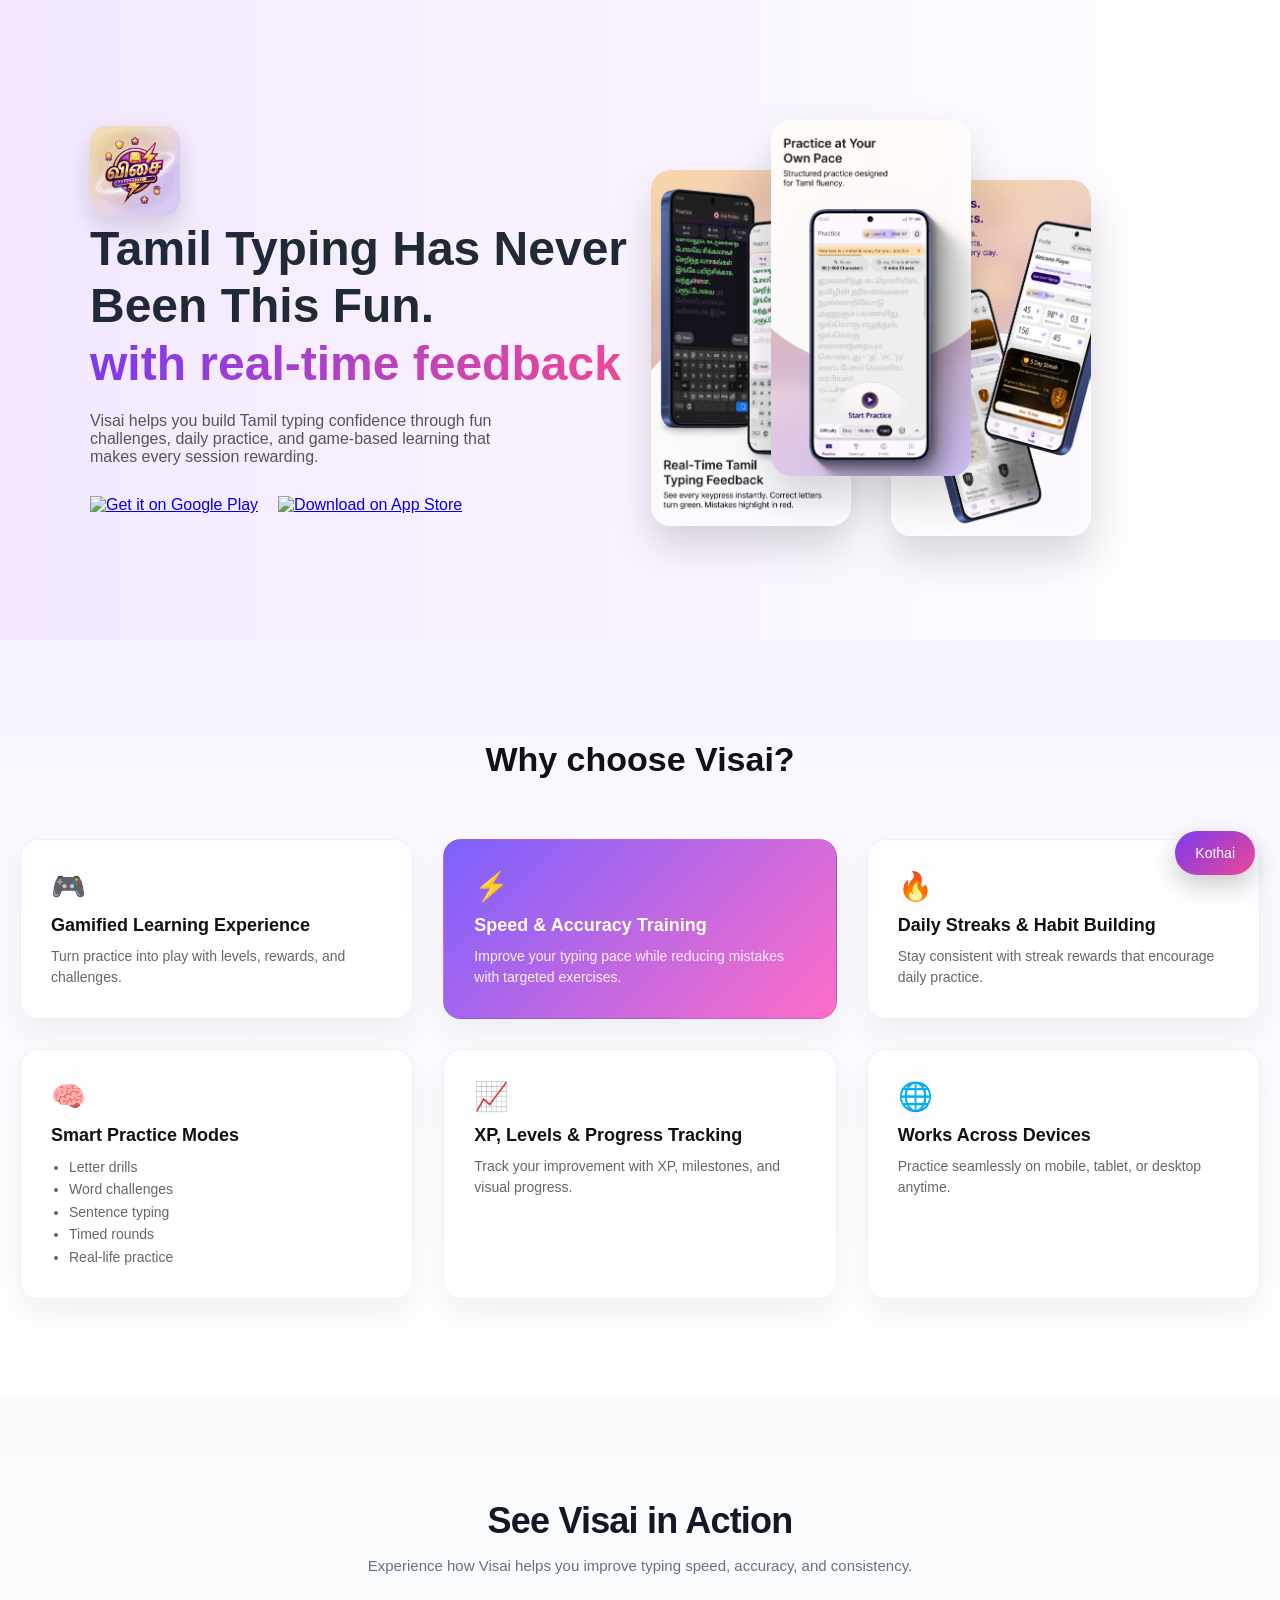
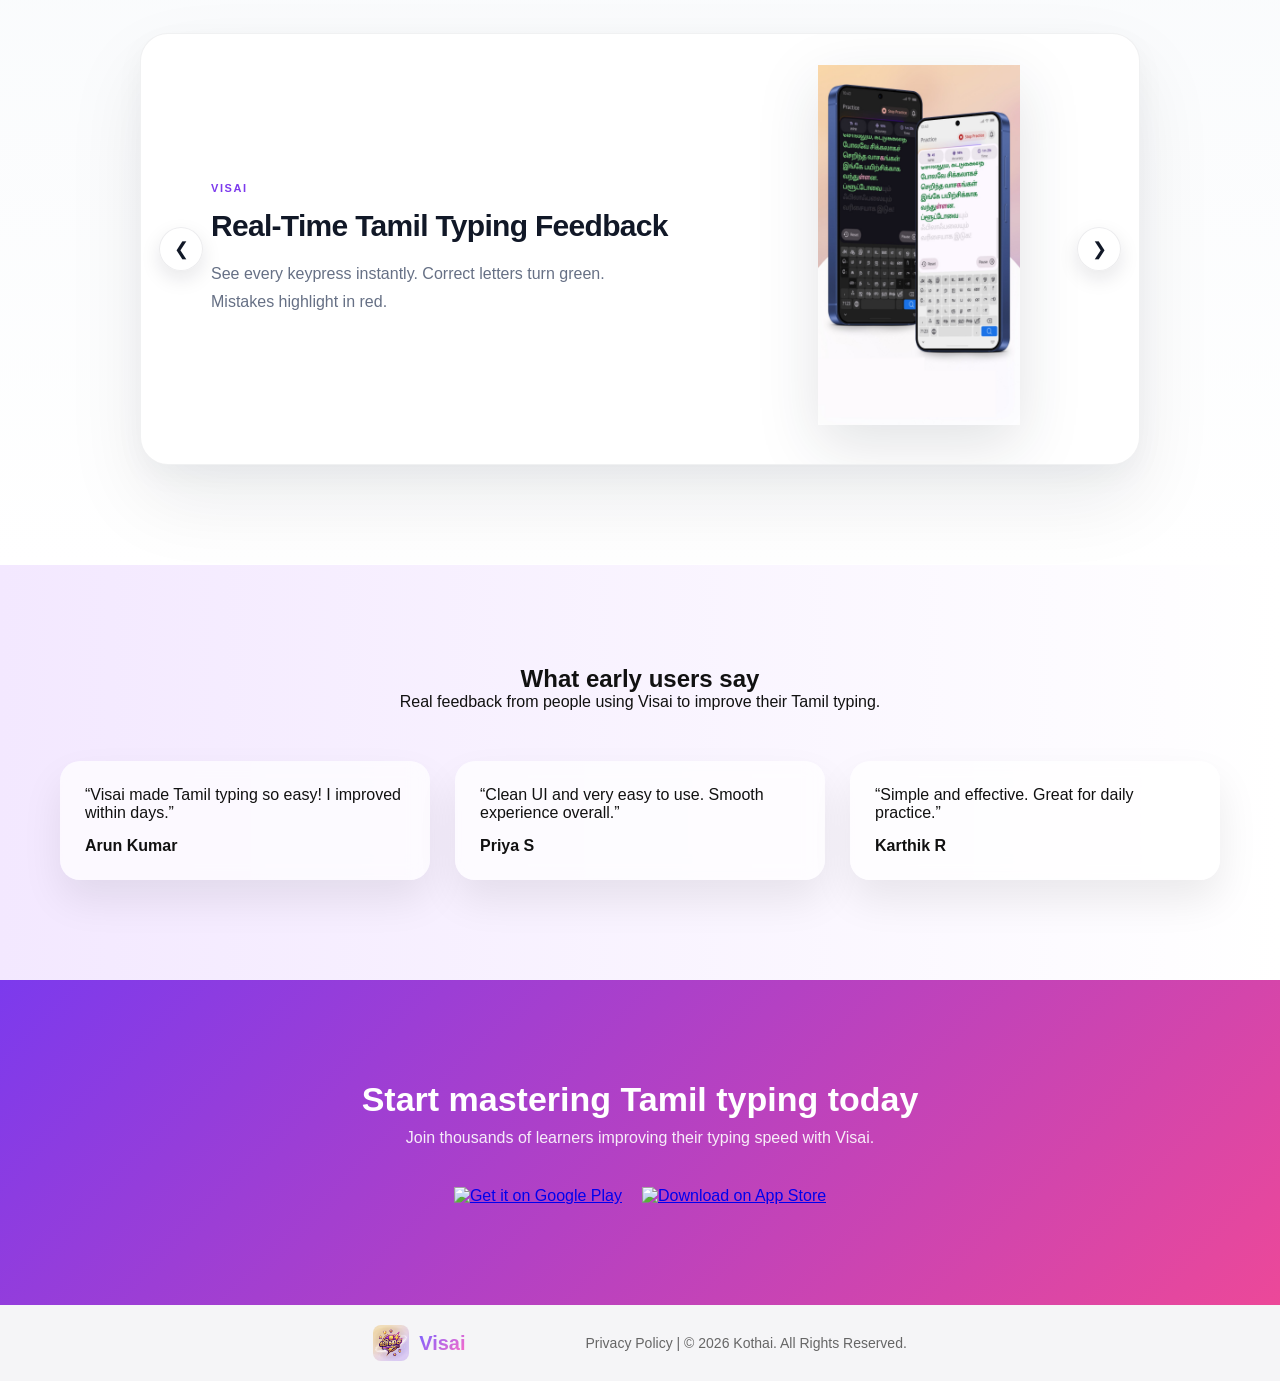
==== index.html @ b7f63873 "same UI change for the section - images added without text" ====
<!DOCTYPE html>
<html lang="en">
<head>
  <meta charset="UTF-8" />
  <meta name="viewport" content="width=device-width, initial-scale=1.0"/>
  <title class="logo-title">Visai</title>
  <link rel="stylesheet" href="style.css"/>

  <!-- Icons -->
  <link rel="stylesheet" href="https://cdnjs.cloudflare.com/ajax/libs/font-awesome/6.5.0/css/all.min.css"/>
</head>

<body>

<!-- NAVBAR (hidden initially) -->
<nav class="navbar">
  <div class="nav-left">
    <img src="logo.png" class="nav-logo" />
    <span class="logo-text">Visai</span>
  </div>

  <div class="store-buttons small">
    <a href="https://play.google.com/store/apps/details?id=org.dckap.visai&pcampaignid=web_share">
      <img src="play-store.svg" alt="Get it on Google Play">
    </a>

    <a href="https://apps.apple.com/in/app/visai-app/id6759800070">
      <img src="app-store.svg" alt="Download on App Store">
    </a>
  </div>
</nav>

<!-- HERO -->
<section class="hero">


  <div class="hero-container">

    <!-- LEFT -->
    <div class="hero-left">
        <img src="logo.png" class="hero-logo"/>
      <h1 class="hero-title">
  Tamil Typing Has Never Been This Fun.
 <br />
  <span>with real-time feedback</span>
</h1>

      <p>
        Visai helps you build Tamil typing confidence through fun challenges, daily practice, and game-based learning that makes every session rewarding.

      </p>

      <!-- BUTTONS -->
      <div class="store-buttons large">
  <a href="https://play.google.com/store/apps/details?id=org.dckap.visai&pcampaignid=web_share">
    <img src="play-store.svg" alt="Get it on Google Play">
  </a>

  <a href="https://apps.apple.com/in/app/visai-app/id6759800070">
    <img src="app-store.svg" alt="Download on App Store">
  </a>
</div>
    </div>

    <!-- RIGHT (ANIMATION) -->
    <div class="hero-right">

      <img src="screen-1.png" class="phone p1"/>
      <img src="screen-2.png" class="phone p2"/>
      <img src="screen-3.png" class="phone p3"/>

    </div>

  </div>
</section>
<section class="why">

  <h2 class="why-title">Why choose Visai?</h2>

  <div class="why-grid">

    <div class="why-card">
      <div class="icon">🎮</div>
      <h3>Gamified Learning Experience</h3>
      <p>Turn practice into play with levels, rewards, and challenges.</p>
    </div>

    <div class="why-card highlight">
      <div class="icon">⚡</div>
      <h3>Speed & Accuracy Training</h3>
      <p>Improve your typing pace while reducing mistakes with targeted exercises.</p>
    </div>

    <div class="why-card">
      <div class="icon">🔥</div>
      <h3>Daily Streaks & Habit Building</h3>
      <p>Stay consistent with streak rewards that encourage daily practice.</p>
    </div>

    <div class="why-card">
      <div class="icon">🧠</div>
      <h3>Smart Practice Modes</h3>
      <ul>
        <li>Letter drills</li>
        <li>Word challenges</li>
        <li>Sentence typing</li>
        <li>Timed rounds</li>
        <li>Real-life practice</li>
      </ul>
    </div>

    <div class="why-card">
      <div class="icon">📈</div>
      <h3>XP, Levels & Progress Tracking</h3>
      <p>Track your improvement with XP, milestones, and visual progress.</p>
    </div>

    <div class="why-card">
  <div class="icon">🌐</div>
  <h3>Works Across Devices</h3>
  <p>Practice seamlessly on mobile, tablet, or desktop anytime.</p>
</div>

  </div>

</section>
<section class="social-proof">

  <!-- <div class="stats">

    <div class="stat">
      <h3>50K+</h3>
      <p>Active Users</p>
    </div>

    <div class="stat">
      <h3>1M+</h3>
      <p>Words Typed</p>
    </div>

    <div class="stat">
      <h3>4.8★</h3>
      <p>App Rating</p>
    </div>

  </div> -->

</section>
<!-- <section class="showcase">

  <h2>See Visai in action</h2>
  <p class="showcase-sub">
    A simple and beautiful way to practice Tamil typing with real-time feedback.
  </p>

  <div class="screens">

    <img src="screen-1.png" />
    <img src="screen-2.png" />
    <img src="screen-3.png" />
    <img src="screen-4.png" />
    <img src="screen-5.png" />

  </div>

</section> -->
<section class="visai-demo">

  <h2>See Visai in Action</h2>

  <p class="subheading">
    Experience how Visai helps you improve typing speed,
    accuracy, and consistency.
  </p>


  <div class="slider">

    <!-- LEFT ARROW -->
    <button class="arrow left" aria-label="Previous slide">
      &#10094;
    </button>


    <div class="slides">

      <!-- SLIDE 1 -->
      <div class="slide active">

        <div class="content">

          <div class="text">
            <h3>Real-Time Tamil Typing Feedback</h3>

            <p>
              See every keypress instantly.
              Correct letters turn green.
              Mistakes highlight in red.
            </p>
          </div>

          <div class="image">
            <img src="s-1.png" alt="Tamil typing feedback">
          </div>

        </div>

      </div>


      <!-- SLIDE 2 -->
      <div class="slide">

        <div class="content">

          <div class="text">
            <h3>Practice at Your Own Pace</h3>

            <p>
              Structured practice designed
              to help you build Tamil typing fluency.
            </p>
          </div>

          <div class="image">
            <img src="s-2.png" alt="Tamil typing practice">
          </div>

        </div>

      </div>


      <!-- SLIDE 3 -->
      <div class="slide">

        <div class="content">

          <div class="text">
            <h3>Earn Badges. Build Streaks.</h3>

            <p>
              Track your progress, unlock achievements,
              and stay consistent every day.
            </p>
          </div>

          <div class="image">
            <img src="s-3.png" alt="Badges and streaks">
          </div>

        </div>

      </div>


      <!-- SLIDE 4 -->
      <div class="slide">

        <div class="content">

          <div class="text">
            <h3>A New Challenge Every Day</h3>

            <p>
              Daily goals designed to sharpen
              your Tamil typing skills.
            </p>
          </div>

          <div class="image">
            <img src="s-4.png" alt="Daily typing challenge">
          </div>

        </div>

      </div>


      <!-- SLIDE 5 -->
      <div class="slide">

        <div class="content">

          <div class="text">
            <h3>See Your Growth Clearly</h3>

            <p>
              Understand your progress with
              your personal Tamil typing dashboard.
            </p>
          </div>

          <div class="image">
            <img src="s-5.png" alt="Tamil typing dashboard">
          </div>

        </div>

      </div>

    </div>


    <!-- RIGHT ARROW -->
    <button class="arrow right" aria-label="Next slide">
      &#10095;
    </button>

  </div>

</section>
<section class="testimonials">

  <h2>What early users say</h2>
  <p class="testimonial-sub">
    Real feedback from people using Visai to improve their Tamil typing.
  </p>

  <div class="testimonial-grid">

    <div class="card">
      <p>“Visai made Tamil typing so easy! I improved within days.”</p>
      <h4>Arun Kumar</h4>
      <!-- <span>Tamil Learner</span> -->
    </div>

    <div class="card">
      <p>“Clean UI and very easy to use. Smooth experience overall.”</p>
      <h4>Priya S</h4>
      <!-- <span>Student</span> -->
    </div>

    <div class="card">
      <p>“Simple and effective. Great for daily practice.”</p>
      <h4>Karthik R</h4>
      <!-- <span>Developer</span> -->
    </div>

  </div>

</section>

<section class="cta">

  <h2>Start mastering Tamil typing today</h2>
  <p>Join thousands of learners improving their typing speed with Visai.</p>

  <div class="store-buttons large">
    <a href="https://play.google.com/store/apps/details?id=org.dckap.visai&pcampaignid=web_share">
      <img src="play-store.svg" alt="Get it on Google Play">
    </a>

    <a href="https://apps.apple.com/in/app/visai-app/id6759800070">
      <img src="app-store.svg" alt="Download on App Store">
    </a>
  </div>

</section>
<footer class="footer">
  <div class="footer-content">

    <div class="footer-left">
      <img src="logo.png" alt="Visai Logo" class="footer-logo">
      <span class="logo-text">Visai</span>
    </div>

    <div class="footer-right">
      <a href="https://keyboard.kothai.org/privacy-policy/"> Privacy Policy |</a>
      © 2026 Kothai. All Rights Reserved.
    </div>

  </div>
</footer>

<!-- SCROLL SCRIPT -->
<script>
  const navbar = document.querySelector(".navbar");

  window.addEventListener("scroll", () => {
    if (window.scrollY > 80) {
      navbar.classList.add("show");
    } else {
      navbar.classList.remove("show");
    }
  });
    const slides = document.querySelectorAll(".testimonials .slide");
  const dots = document.querySelectorAll(".testimonials .dot");

  let index = 0;

  function showSlide(i) {
    slides.forEach((s, idx) => {
      s.classList.remove("active");
      dots[idx].classList.remove("active");
    });

    slides[i].classList.add("active");
    dots[i].classList.add("active");
  }

  function nextSlide() {
    index = (index + 1) % slides.length;
    showSlide(index);
  }

  setInterval(nextSlide, 4000);

  dots.forEach((dot, i) => {
    dot.addEventListener("click", () => {
      index = i;
      showSlide(index);
    });
  });

  // ---------------------------------
(function () {
  const slides = document.querySelectorAll(".slide");
  const nextBtn = document.querySelector(".arrow.right");
  const prevBtn = document.querySelector(".arrow.left");
  const slider = document.querySelector(".slider");

  let current = 0;
  let timer;

  function show(i) {
    slides.forEach(s => s.classList.remove("active"));
    slides[i].classList.add("active");
  }

  function start() {
    timer = setInterval(() => {
      current = (current + 1) % slides.length;
      show(current);
    }, 3000);
  }

  function stop() {
    clearInterval(timer);
  }

  nextBtn.addEventListener("click", () => {
    current = (current + 1) % slides.length;
    show(current);
    stop(); start();
  });

  prevBtn.addEventListener("click", () => {
    current = (current - 1 + slides.length) % slides.length;
    show(current);
    stop(); start();
  });

  slider.addEventListener("mouseenter", stop);
  slider.addEventListener("mouseleave", start);

  show(current);
  start();
})();
</script>
<a href="https://kothai.org/" class="floating-btn">
  Kothai
</a>
</body>
</html>
---- style.css ----
* {
  margin: 0;
  padding: 0;
  box-sizing: border-box;
  font-family: sans-serif;
}

body {
  background: linear-gradient(to right, #f3e8ff, #ffffff);
  color: #111;
}

/* NAVBAR FULL WIDTH */
.navbar {
  display: flex;                /* IMPORTANT */
  justify-content: space-between;
  align-items: center;

  padding: 6px 20px;

  position: fixed;
  top: 0;
  left: 0;
  width: 100%;

  transform: translateY(-100%);
  transition: transform 0.3s ease;

  z-index: 1000;
  background: rgba(255, 255, 255, 0.7);
  backdrop-filter: blur(10px);
}
/* visible state */
.navbar.show {
  transform: translateY(0);
}

/* LEFT SIDE (LOGO + TEXT) */
.nav-left {
  display: flex;
  align-items: center;
  gap: 10px;
  padding-left: 20px;
}

.nav-logo {
  width: 40px;
  height: 40px;
  object-fit: contain;
  border-radius: 8px;
}
.logo-text {
  font-weight: 700;
  font-size: 20px;

  background: linear-gradient(135deg, #7b61ff, #ff6ec7);
  -webkit-background-clip: text;
  -webkit-text-fill-color: transparent;

  /* for better compatibility */
  background-clip: text;
  color: transparent;
}
.nav-title {
  color: #111;
}



.nav-right {
  display: flex;
  align-items: center;
  gap: 14px;
}

/* BASE BUTTON */
.store-btn {
  display: flex;
  align-items: center;
  gap: 10px;

  /* padding: 50px 8px; */
  border-radius: 12px;

  font-size: 14px;
  font-weight: 500;
  text-decoration: none;

  white-space: nowrap;
  transition: all 0.2s ease;
}

/* GOOGLE PLAY */
.google {
  background: black;
  color: white;
}

.google:hover {
  transform: translateY(-2px);
}

/* APPLE */
.apple {
  border: 1px solid #ddd;
  color: #111;
}

.apple:hover {
  background: rgba(255,255,255,0.1);
}

/* ICON */
.icon {
  font-size: 16px;
}



/* HERO */
.hero {
  padding: 80px 20px;
   position: relative;
  padding: 120px 40px;
}

.hero-logo {
  width: 90px;          /* increase size (adjust as needed) */
  height: 90px;
  object-fit: cover;

  border-radius: 16px;  /* rounded corners */
  
  box-shadow: 0 10px 25px rgba(0, 0, 0, 0.15); /* soft shadow */

  transition: all 0.3s ease;
}

/* Optional: subtle hover effect */
.hero-logo:hover {
  transform: scale(1.05);
  box-shadow: 0 15px 35px rgba(0, 0, 0, 0.2);
}
.hero-logo img {
  width: 50px;     /* adjust this */
  height: auto;
}

.logo img {
  width: 32px;     /* navbar logo */
  height: auto;
}
.hero-container {
  max-width: 1100px;
  margin: auto;
  display: grid;
  grid-template-columns: 1fr 1fr;
  align-items: center;
  gap: 2%;
}

/* LEFT */
.hero-left h1 {
  font-size: 48px;
  margin-bottom: 20px;
}

.hero-left h1 span {
  color: #9333ea;
}

.hero-left p {
  color: #555;
  margin-bottom: 30px;
  max-width: 450px;
}
.hero-title {
  font-size: 48px;
  font-weight: 700;
  color: #1f2937; /* softer than pure black */
  line-height: 1.2;
}

.hero-title span {
  background: linear-gradient(90deg, #7c3aed, #ec4899);

  background-clip: text;              /* standard */
  -webkit-background-clip: text;      /* chrome/safari */

  color: transparent;                 /* fallback */
  -webkit-text-fill-color: transparent;
}

/* BUTTONS */
.store-buttons {
  display: flex;
  align-items: center; /* aligns vertically */
  gap: 20px;
}

/* Normalize BOTH images */
.store-buttons img {
  height: 10px;
  width: auto;
  object-fit: contain;
}

/* Slight tweak ONLY for Google Play */
.store-buttons img:first-child {
  transform: scale(1.00);
}

/* RIGHT (ANIMATION) */
.hero-right {
  position: relative;
  height: 400px;
}
.features {
  padding: 100px 40px;
  max-width: 1100px;
  margin: auto;
}

.features h2 {
  text-align: center;
  margin-bottom: 60px;
  font-size: 32px;
}

.feature {
  display: flex;
  align-items: center;
  gap: 40px;
  margin-bottom: 80px;
}

.feature img {
  width: 220px;
  border-radius: 20px;
}

.feature.reverse {
  flex-direction: row-reverse;
}

.phone {
  position: absolute;
  width: 200px;
  border-radius: 20px;
  box-shadow: 0 20px 40px rgba(0,0,0,0.15);
}

/* STACKED LOOK */
.p1 {
  left: 0;
  top: 50px;
  animation: float 4s ease-in-out infinite;
}

.p2 {
  left: 120px;
  top: 0;
  z-index: 2;
  animation: float 5s ease-in-out infinite;
}

.p3 {
  left: 240px;
  top: 60px;
  animation: float 6s ease-in-out infinite;
}

/* SECTION */
.why {
  padding: 100px 20px;
  background: linear-gradient(180deg, #f7f6ff, #ffffff);
  text-align: center;
}

/* TITLE */
.why-title {
  font-size: 34px;
  font-weight: 700;
  margin-bottom: 60px;
}

/* GRID (auto alignment fix) */
.why-grid {
  display: grid;
  grid-template-columns: repeat(3, 1fr);
  gap: 30px;
}

/* CARD */
.why-card {
  padding: 30px;
  border: 1px solid rgba(0,0,0,0.05);
  border-radius: 18px;
  background: rgba(255,255,255,0.7);
  backdrop-filter: blur(10px);
  text-align: left;
  transition: all 0.3s ease;
  box-shadow: 0 15px 30px rgba(0,0,0,0.05);
  position: relative;
}

/* HOVER EFFECT */
.why-card:hover {
  transform: translateY(-8px) scale(1.02);
  box-shadow: 0 25px 50px rgba(0,0,0,0.12);
}

/* ICON */
.icon {
  font-size: 28px;
  margin-bottom: 12px;
}

/* TEXT */
.why-card h3 {
  margin-bottom: 10px;
  font-size: 18px;
}

.why-card p {
  color: #666;
  font-size: 14px;
  line-height: 1.5;
}

/* LIST STYLE */
.why-card ul {
  padding-left: 18px;
  color: #666;
  font-size: 14px;
  line-height: 1.6;
}

/* HIGHLIGHT CARD */
.why-card.highlight {
  background: linear-gradient(135deg, #7b61ff, #ff6ec7);
  color: white;
}

.why-card.highlight p {
  color: rgba(255,255,255,0.9);
}
/* FLOAT ANIMATION */
@keyframes float {
  0% { transform: translateY(0px); }
  50% { transform: translateY(-15px); }
  100% { transform: translateY(0px); }
}

/* .social-proof {
  display: flex;
  justify-content: space-between;
  align-items: center;

  padding: 100px 40px;
  gap: 60px;
}

/* STATS */
/* .stats {
  display: flex;
  gap: 60px;
}

.stat h3 {
  font-size: 32px;
  font-weight: 700;

  background: linear-gradient(90deg, #7c3aed, #ec4899);
  -webkit-background-clip: text;
  -webkit-text-fill-color: transparent;
}

.stat p {
  color: #666;
} */
/* Testimonials */
.testimonials {
  padding: 100px 20px;
  text-align: center;

  max-width: 1200px;   
  margin: 0 auto;      
}
.testimonial-grid {
  display: grid;
  grid-template-columns: repeat(3, 1fr);
  gap: 25px;
  margin-top: 50px;
}

.card {
  padding: 25px;
  border-radius: 20px;

  background: rgba(255,255,255,0.7);
  backdrop-filter: blur(10px);

  box-shadow: 0 20px 40px rgba(0,0,0,0.08);

  text-align: left;
}

.card p {
  margin-bottom: 15px;
}

.card span {
  font-size: 13px;
  color: #777;
}
@media (max-width: 768px) {
  .testimonial-grid {
    grid-template-columns: 1fr;
  }
}
/* .showcase {
  padding: 100px 40px;
  text-align: center;
}

.showcase h2 {
  font-size: 32px;
  margin-bottom: 10px;
}

.showcase-sub {
  color: #666;
  margin-bottom: 50px;
}

/* SCREENS ROW */
/* .screens {
  display: flex;
  justify-content: center;
  gap: 20px;
  flex-wrap: wrap;
}

/* IMAGES */
/* .screens img {
  width: 180px;
  border-radius: 20px;

  box-shadow: 0 20px 40px rgba(0,0,0,0.1);

  transition: all 0.3s ease;
} */

/* HOVER EFFECT */
/* .screens img:hover {
  transform: translateY(-10px) scale(1.05);
}
.screens img:nth-child(2) {
  transform: translateY(20px);
}

.screens img:nth-child(4) {
  transform: translateY(20px);
} */
/* @media (max-width: 768px) {
  .screens img {
    width: 140px;
  }
} */ 
/* SECTION */
/* SECTION */
/* =========================================
   VISAI DEMO SECTION
========================================= */

.visai-demo {
  padding: 100px 20px;
  text-align: center;
  background: linear-gradient(
    to bottom,
    #f8fafc 0%,
    #ffffff 100%
  );
}


/* =========================================
   SECTION HEADING
========================================= */

.visai-demo h2 {
  margin: 0 0 12px;

  font-size: 36px;
  font-weight: 700;
  line-height: 1.2;
  letter-spacing: -0.8px;

  color: #111827;
}

.subheading {
  max-width: 620px;

  margin: 0 auto 55px;

  font-size: 15px;
  line-height: 1.6;

  color: #667085;
}


/* =========================================
   SLIDER CONTAINER
========================================= */

.slider {
  position: relative;

  width: 100%;
  max-width: 1000px;
  min-height: 420px;

  margin: 0 auto;
  padding: 35px 70px;

  display: flex;
  align-items: center;

  border-radius: 28px;

  background: #ffffff;

  border: 1px solid rgba(15, 23, 42, 0.06);

  box-shadow:
    0 35px 80px rgba(15, 23, 42, 0.08),
    0 10px 30px rgba(15, 23, 42, 0.04);

  overflow: hidden;
}


/* =========================================
   SLIDES
========================================= */

.slides {
  width: 100%;
  height: 100%;
}

.slide {
  display: none;

  width: 100%;
  height: 100%;
}

.slide.active {
  display: block;
}


/* =========================================
   SLIDE CONTENT
========================================= */

.content {
  width: 100%;
  min-height: 350px;

  display: flex;
  align-items: center;
  justify-content: space-between;

  gap: 45px;
}


/* =========================================
   TEXT
========================================= */

.text {
  flex: 1;

  max-width: 500px;

  text-align: left;
}


/* VISAI label */

.text::before {
  content: "VISAI";

  display: block;

  margin-bottom: 14px;

  font-size: 11px;
  font-weight: 700;
  line-height: 1;

  letter-spacing: 1.6px;

  color: #7c3aed;
}


/* Heading */

.text h3 {
  margin: 0 0 16px;

  font-size: 30px;
  font-weight: 700;
  line-height: 1.2;

  letter-spacing: -0.7px;

  color: #111827;
}


/* Description */

.text p {
  margin: 0;

  max-width: 450px;

  font-size: 16px;
  line-height: 1.7;

  color: #667085;
}


/* =========================================
   IMAGE
========================================= */

.image {
  flex: 0 0 300px;

  width: 300px;
  height: 360px;
  border-radius: 20px;
  display: flex;
  align-items: center;
  justify-content: center;

  /* No extra background/card */
  background: transparent;

  box-shadow: none;
}


/* Actual screenshot */

.image img {
  display: block;

  width: 300px;
  height: 360px;
  
  object-fit: contain;

  border-radius: 28px;

  filter:
    drop-shadow(0 20px 30px rgba(15, 23, 42, 0.12));

  transition:
    transform 0.4s ease,
    filter 0.4s ease;
}


/* Slight floating effect */

.slide.active .image img {
  transform: translateY(-4px);
}

.slide.active .image:hover img {
  transform: translateY(-8px) scale(1.015);

  filter:
    drop-shadow(0 25px 35px rgba(15, 23, 42, 0.16));
}


/* =========================================
   ARROWS
========================================= */

.arrow {
  position: absolute;

  top: 50%;

  width: 44px;
  height: 44px;

  transform: translateY(-50%);

  display: flex;
  align-items: center;
  justify-content: center;

  padding: 0;

  border-radius: 50%;
  border: 1px solid rgba(15, 23, 42, 0.08);

  background: rgba(255, 255, 255, 0.96);

  color: #111827;

  font-size: 18px;
  line-height: 1;

  cursor: pointer;

  box-shadow:
    0 8px 20px rgba(15, 23, 42, 0.10);

  transition:
    transform 0.2s ease,
    background 0.2s ease,
    color 0.2s ease,
    box-shadow 0.2s ease;

  z-index: 10;
}


/* Left arrow */

.arrow.left {
  left: 18px;
}


/* Right arrow */

.arrow.right {
  right: 18px;
}


/* Hover */

.arrow:hover {
  transform: translateY(-50%) scale(1.08);

  background: #111827;
  color: #ffffff;

  box-shadow:
    0 12px 25px rgba(15, 23, 42, 0.18);
}


/* Click */

.arrow:active {
  transform: translateY(-50%) scale(0.94);
}


/* =========================================
   OPTIONAL SLIDE FADE
========================================= */

.slide {
  animation: slideFade 0.45s ease;
}

@keyframes slideFade {
  from {
    opacity: 0;
    transform: translateX(10px);
  }

  to {
    opacity: 1;
    transform: translateX(0);
  }
}


/* =========================================
   TABLET
========================================= */

@media (max-width: 900px) {

  .slider {
    padding: 35px 55px;
  }

  .content {
    gap: 25px;
  }

  .image {
    flex: 0 0 260px;

    width: 260px;
    height: 330px;
  }

  .image img {
    width: 260px;
    height: 330px;
  }

  .text h3 {
    font-size: 27px;
  }
}


/* =========================================
   MOBILE
========================================= */

@media (max-width: 700px) {

  .visai-demo {
    padding: 70px 16px;
  }


  .visai-demo h2 {
    font-size: 28px;
  }


  .subheading {
    margin-bottom: 35px;

    font-size: 14px;
  }


  .slider {
    min-height: 650px;

    padding: 35px 35px;

    border-radius: 24px;
  }


  .content {
    min-height: 580px;

    flex-direction: column-reverse;

    justify-content: center;

    gap: 25px;
  }


  .text {
    width: 100%;

    max-width: 100%;

    text-align: center;
  }


  .text::before {
    margin-bottom: 12px;
  }


  .text h3 {
    font-size: 24px;

    letter-spacing: -0.4px;
  }


  .text p {
    max-width: 100%;

    font-size: 15px;
  }


  .image {
    flex: none;
    
    width: 230px;
    height: 300px;
  }


  .image img {
    width: 230px;
    height: 300px;
    border-radius: 20px;
  }


  .arrow {
    width: 40px;
    height: 40px;

    font-size: 16px;
  }


  .arrow.left {
    left: 10px;
  }


  .arrow.right {
    right: 10px;
  }
}


/* =========================================
   SMALL MOBILE
========================================= */

@media (max-width: 420px) {

  .slider {
    padding: 30px 30px;
  }


  .content {
    gap: 20px;
  }


  .image {
    width: 200px;
    height: 270px;
  }


  .image img {
    width: 200px;
    height: 270px;
  }


  .text h3 {
    font-size: 22px;
  }


  .text p {
    font-size: 14px;
  }
}
/* MOBILE */
@media (max-width: 900px) {
  .hero-container {
    grid-template-columns: 1fr;
    text-align: center;
  }

  .hero-right {
    margin-top: 50px;
    height: 300px;
  }

  .phone {
    width: 140px;
  }
}
@media (max-width: 768px) {
  .store-btn span:last-child {
    display: none;
  }

  .store-btn {
    padding: 10px;
  }
}
.cta {
  padding: 100px 40px;
  text-align: center;

  background: linear-gradient(135deg, #7c3aed, #ec4899);
  color: #fff;
}

.cta h2 {
  font-size: 34px;
  margin-bottom: 10px;
}

.cta p {
  margin-bottom: 40px;
  opacity: 0.9;
}

/* reuse your store buttons */
.cta .store-buttons {
  justify-content: center;
}

.cta img {
  height: 100px;
}
.store-buttons.small img {
  height: 40px;
}

.store-buttons.large img {
  height: 60px;
}

.floating-btn {
  position: fixed;
  bottom: 25px;
  right: 25px;

  padding: 14px 20px;
  border-radius: 50px;

  background: linear-gradient(135deg, #7c3aed, #ec4899);
  color: #fff;

  font-size: 14px;
  font-weight: 500;
  text-decoration: none;

  box-shadow: 0 10px 25px rgba(0,0,0,0.2);

  transition: all 0.3s ease;
  z-index: 1000;
}

/* Hover effect */
.floating-btn:hover {
  transform: translateY(-3px);
  box-shadow: 0 15px 35px rgba(0,0,0,0.3);
}
.footer {
  padding: 20px 40px;
  background: #f5f5f7;
}

.footer-content {
  display: flex;
  justify-content: center;
  align-items: center;
  gap: 10%;
}

/* LEFT */
.footer-left {
  display: flex;
  align-items: center;
  gap: 10px;
}

.footer-logo {
  width: 36px;
  height: 36px;
  border-radius: 8px;
}

.footer-text {
  font-weight: 600;
  font-size: 16px;
}

/* RIGHT */
.footer-right {
  font-size: 14px;
  color: #666;
}
.footer-right a{
  font-size: 14px;
  color: #666;
   text-decoration: none;
}
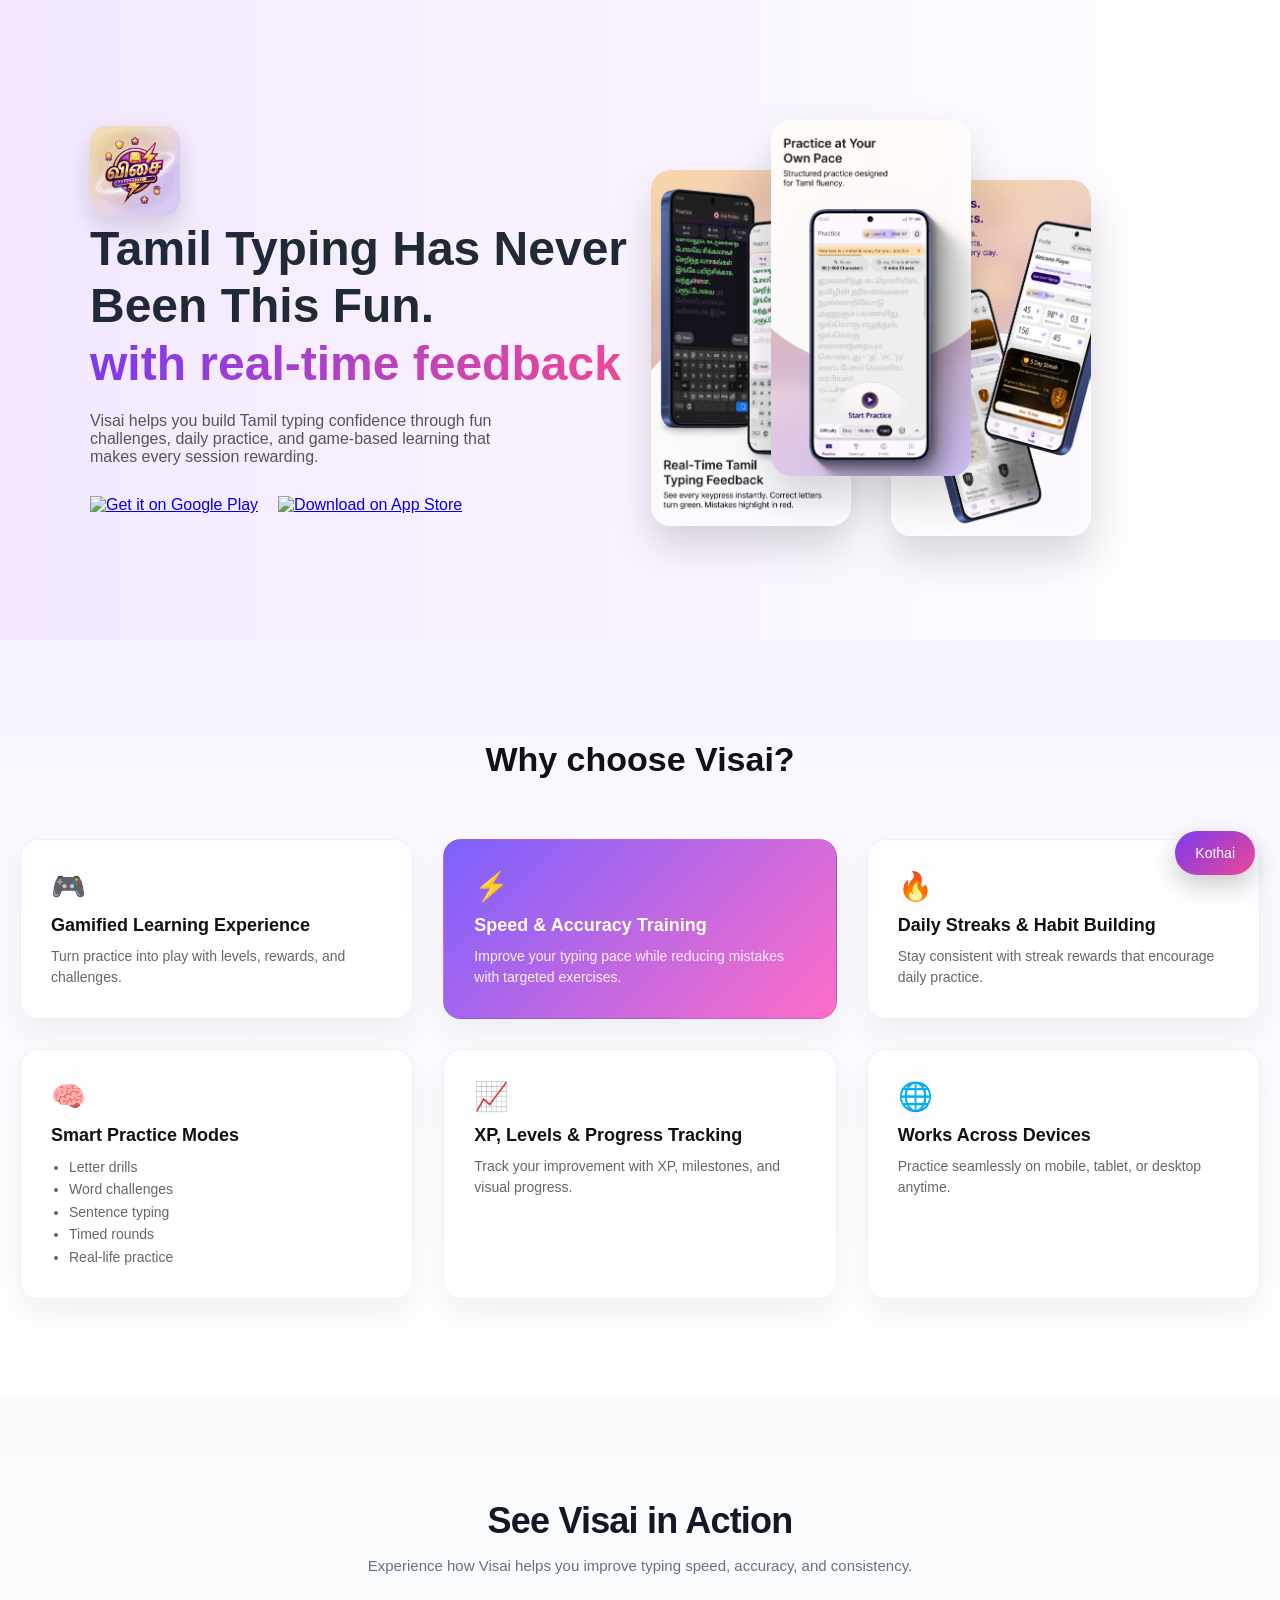
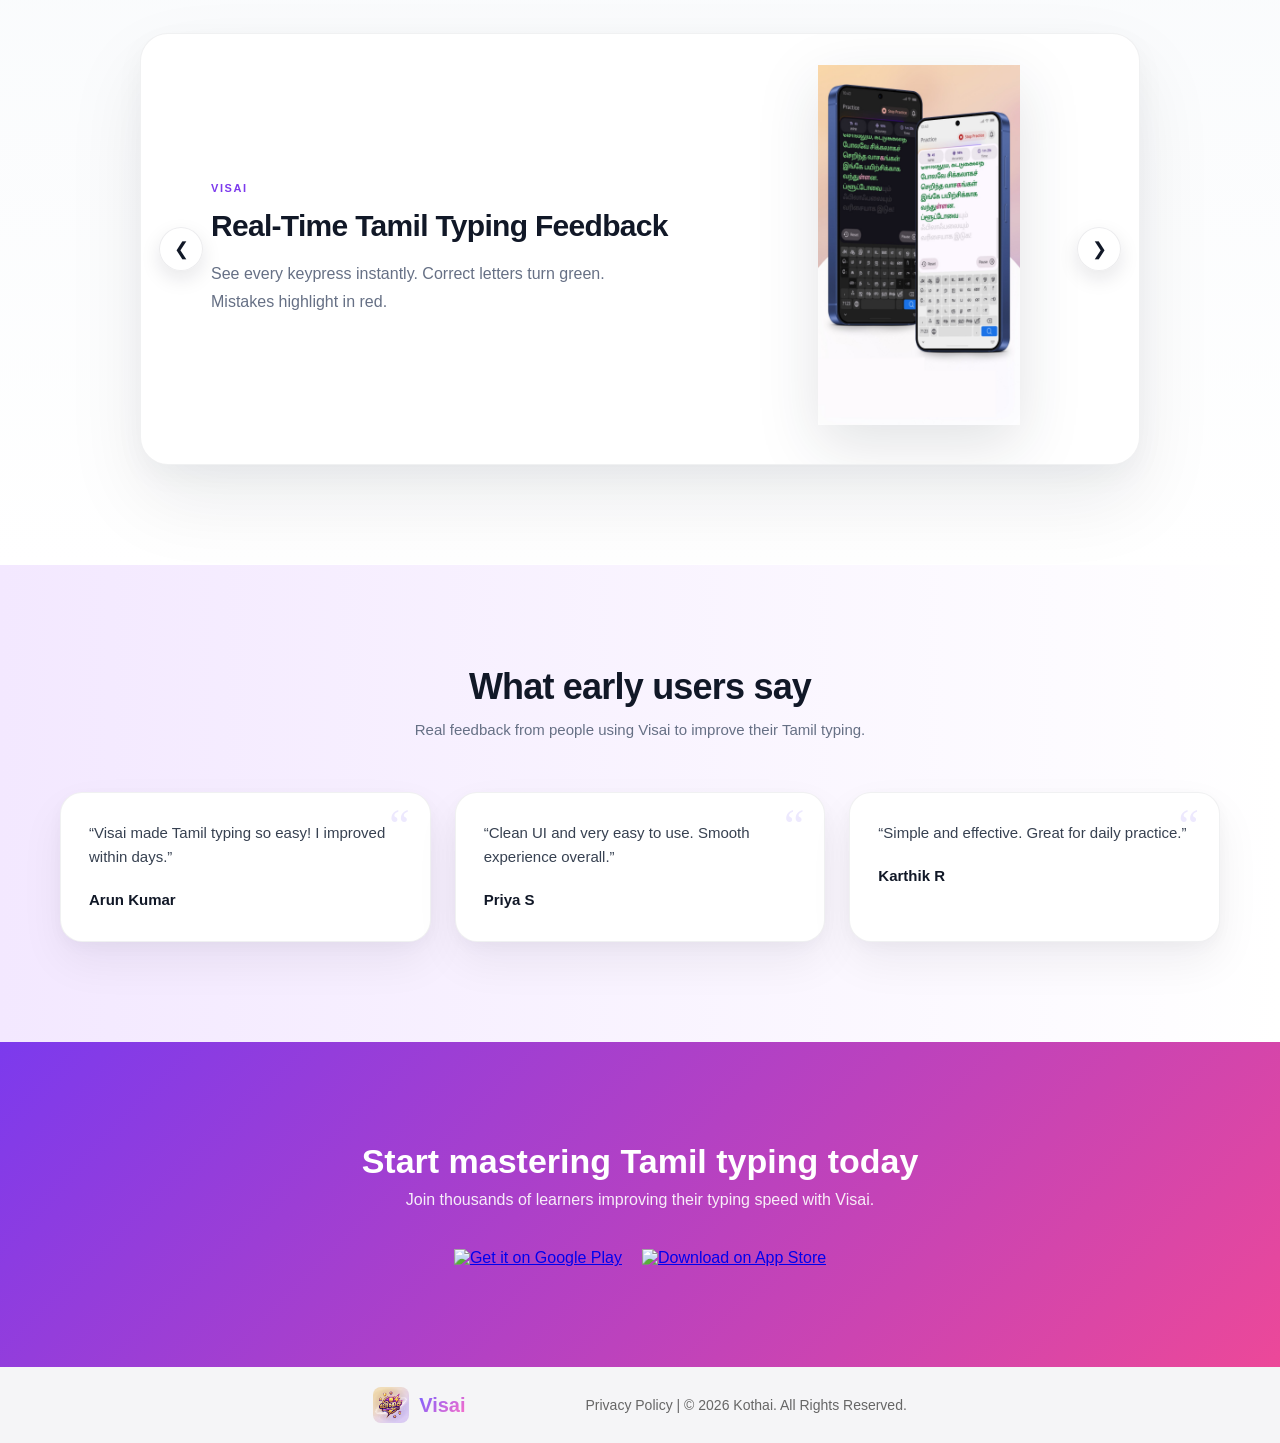
==== commit b42d5ddb: "testimonials section UI changed" ====
--- a/index.html
+++ b/index.html
@@ -313,28 +313,32 @@
 <section class="testimonials">
 
   <h2>What early users say</h2>
-  <p class="testimonial-sub">
+
+  <p>
     Real feedback from people using Visai to improve their Tamil typing.
   </p>
 
   <div class="testimonial-grid">
 
     <div class="card">
-      <p>“Visai made Tamil typing so easy! I improved within days.”</p>
+      <p>
+        “Visai made Tamil typing so easy! I improved within days.”
+      </p>
       <h4>Arun Kumar</h4>
-      <!-- <span>Tamil Learner</span> -->
     </div>
 
     <div class="card">
-      <p>“Clean UI and very easy to use. Smooth experience overall.”</p>
+      <p>
+        “Clean UI and very easy to use. Smooth experience overall.”
+      </p>
       <h4>Priya S</h4>
-      <!-- <span>Student</span> -->
     </div>
 
     <div class="card">
-      <p>“Simple and effective. Great for daily practice.”</p>
+      <p>
+        “Simple and effective. Great for daily practice.”
+      </p>
       <h4>Karthik R</h4>
-      <!-- <span>Developer</span> -->
     </div>
 
   </div>
--- a/style.css
+++ b/style.css
@@ -1,3 +1,8 @@
+@import url('https://fonts.googleapis.com/css2?family=Inter:wght@400;500;600;700&display=swap');
+
+* {
+  font-family: 'Inter', sans-serif;
+}
 * {
   margin: 0;
   padding: 0;
@@ -8,6 +13,7 @@
 body {
   background: linear-gradient(to right, #f3e8ff, #ffffff);
   color: #111;
+  font-family: 'Inter', sans-serif;
 }
 
 /* NAVBAR FULL WIDTH */
@@ -380,44 +386,219 @@
   color: #666;
 } */
 /* Testimonials */
+/* =========================================
+   TESTIMONIALS
+========================================= */
+
 .testimonials {
   padding: 100px 20px;
   text-align: center;
 
-  max-width: 1200px;   
-  margin: 0 auto;      
-}
+  max-width: 1200px;
+  margin: 0 auto;
+}
+
+
+/* =========================================
+   HEADING
+========================================= */
+
+.testimonials h2 {
+  margin: 0 0 10px;
+
+  font-size: 36px;
+  font-weight: 700;
+  line-height: 1.2;
+  letter-spacing: -0.8px;
+
+  color: #111827;
+}
+
+.testimonials > p {
+  max-width: 650px;
+  margin: 0 auto;
+
+  font-size: 15px;
+  line-height: 1.6;
+
+  color: #667085;
+}
+
+
+/* =========================================
+   TESTIMONIAL GRID
+========================================= */
+
 .testimonial-grid {
   display: grid;
+
   grid-template-columns: repeat(3, 1fr);
-  gap: 25px;
+
+  gap: 24px;
+
   margin-top: 50px;
 }
 
+
+/* =========================================
+   CARD
+========================================= */
+
 .card {
-  padding: 25px;
-  border-radius: 20px;
-
-  background: rgba(255,255,255,0.7);
-  backdrop-filter: blur(10px);
-
-  box-shadow: 0 20px 40px rgba(0,0,0,0.08);
+  position: relative;
+
+  min-height: 150px;
+
+  padding: 28px;
 
   text-align: left;
-}
+
+  background: #ffffff;
+
+  border: 1px solid rgba(15, 23, 42, 0.06);
+
+  border-radius: 22px;
+
+  box-shadow:
+    0 20px 45px rgba(15, 23, 42, 0.06),
+    0 5px 15px rgba(15, 23, 42, 0.03);
+}
+
+
+/* =========================================
+   QUOTE
+========================================= */
 
 .card p {
-  margin-bottom: 15px;
-}
+  margin: 0 0 22px;
+
+  font-size: 15px;
+  line-height: 1.6;
+
+  color: #374151;
+}
+
+
+/* =========================================
+   QUOTE MARK
+========================================= */
+
+.card::before {
+  content: "“";
+
+  position: absolute;
+
+  top: 10px;
+  right: 20px;
+
+  font-family: Georgia, serif;
+
+  font-size: 46px;
+  line-height: 1;
+
+  color: #ede9fe;
+
+  pointer-events: none;
+}
+
+
+/* =========================================
+   NAME
+========================================= */
+
+.card h4 {
+  margin: 0;
+
+  font-size: 15px;
+  font-weight: 700;
+
+  color: #111827;
+}
+
+
+/* =========================================
+   OPTIONAL ROLE
+========================================= */
 
 .card span {
+  display: block;
+
+  margin-top: 5px;
+
   font-size: 13px;
-  color: #777;
-}
+
+  color: #667085;
+}
+
+
+/* =========================================
+   TABLET
+========================================= */
+
+@media (max-width: 900px) {
+
+  .testimonial-grid {
+    gap: 18px;
+  }
+
+  .card {
+    padding: 24px;
+  }
+
+}
+
+
+/* =========================================
+   MOBILE
+========================================= */
+
 @media (max-width: 768px) {
+
+  .testimonials {
+    padding: 70px 20px;
+  }
+
+  .testimonials h2 {
+    font-size: 30px;
+  }
+
   .testimonial-grid {
     grid-template-columns: 1fr;
-  }
+
+    gap: 18px;
+
+    margin-top: 35px;
+  }
+
+  .card {
+    min-height: auto;
+  }
+
+}
+
+
+/* =========================================
+   SMALL MOBILE
+========================================= */
+
+@media (max-width: 420px) {
+
+  .testimonials h2 {
+    font-size: 27px;
+  }
+
+  .testimonials > p {
+    font-size: 14px;
+  }
+
+  .card {
+    padding: 23px;
+  }
+
+  .card p {
+    font-size: 14px;
+  }
+
 }
 /* .showcase {
   padding: 100px 40px;
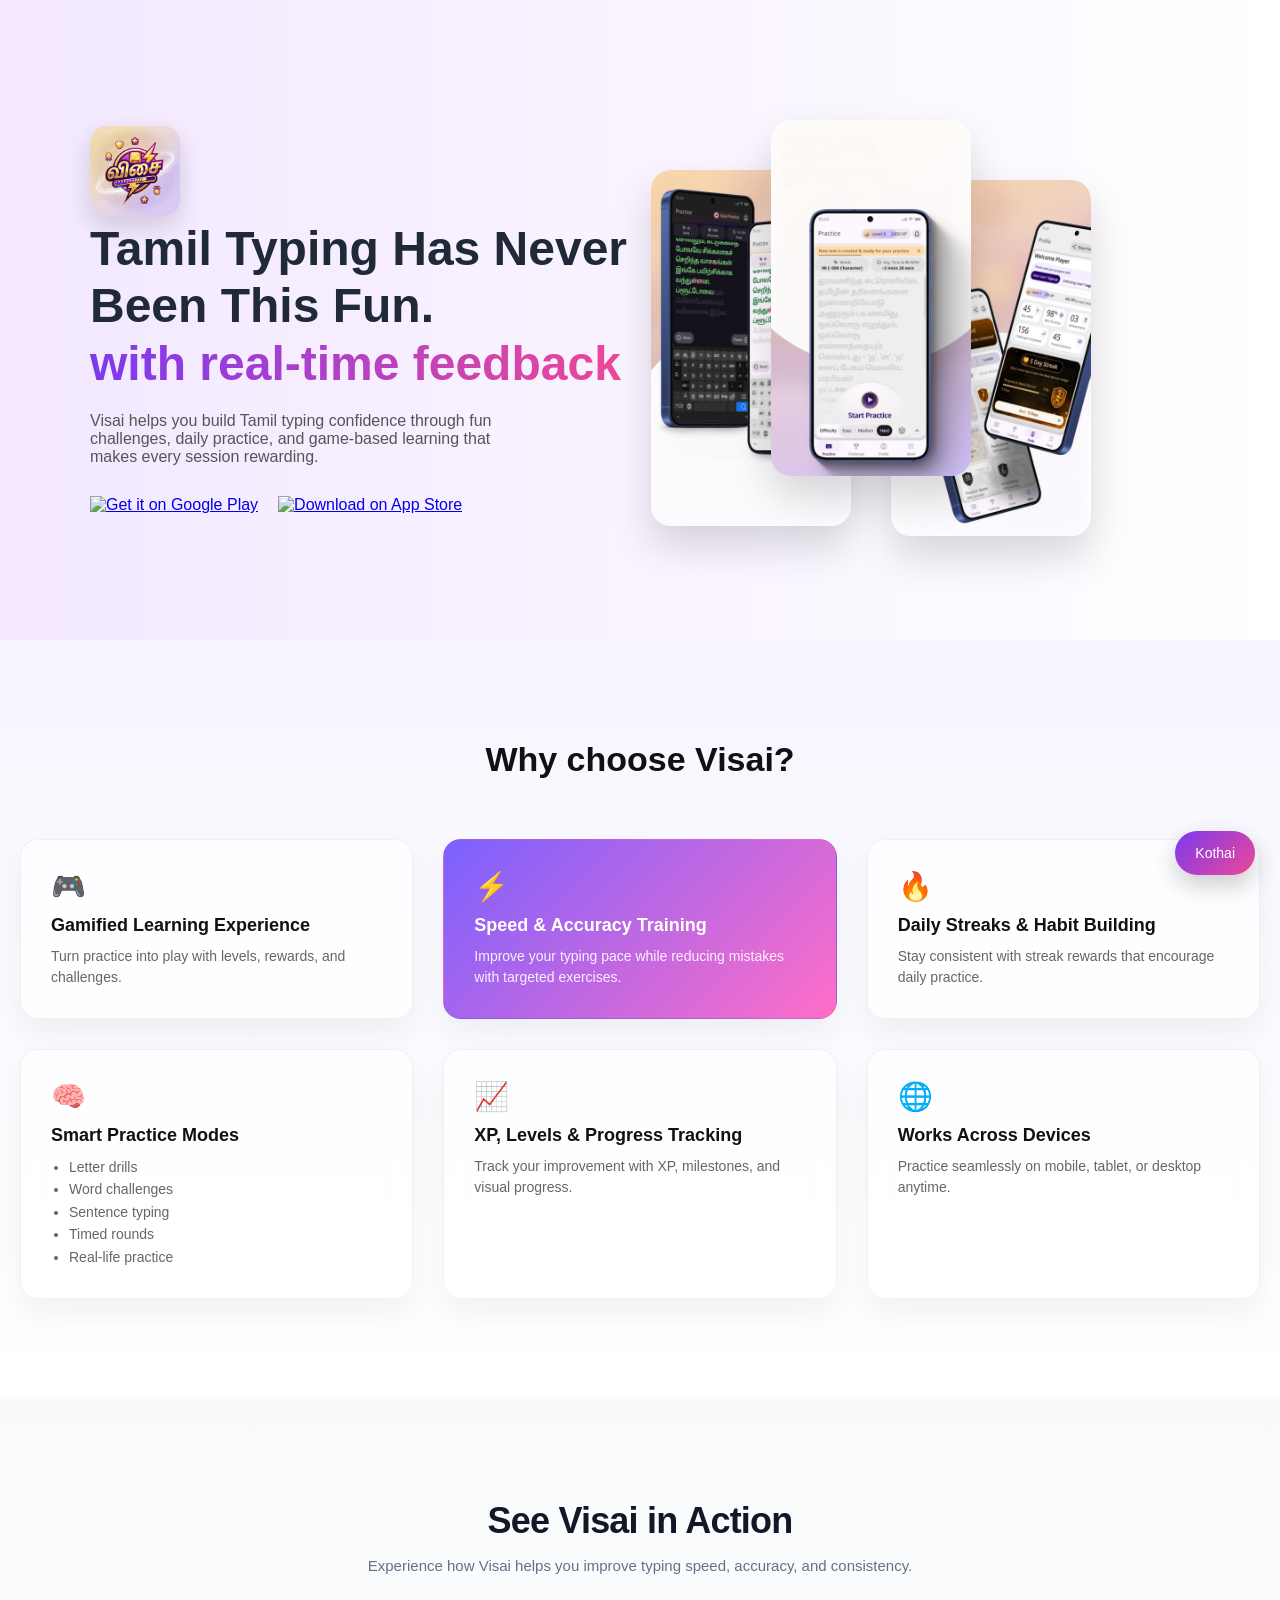
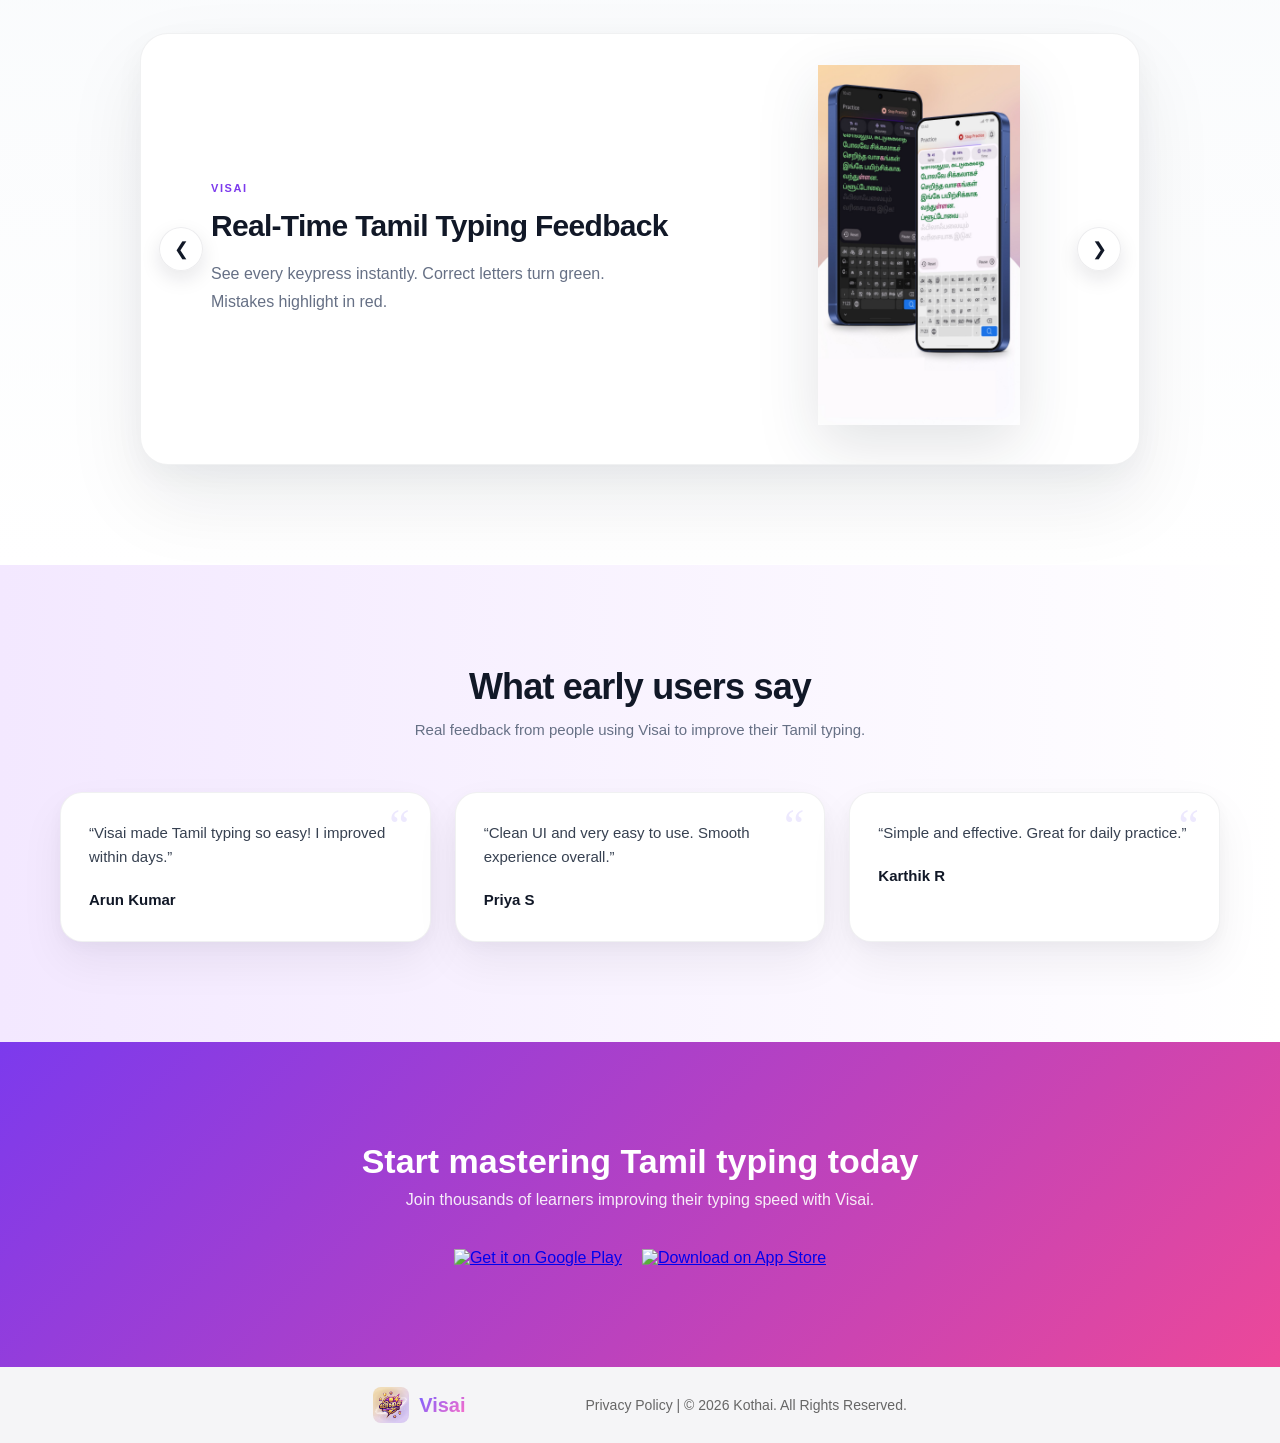
==== commit 07b17d41: "hero section images replaced (the one without text)" ====
--- a/index.html
+++ b/index.html
@@ -65,9 +65,9 @@
     <!-- RIGHT (ANIMATION) -->
     <div class="hero-right">
 
-      <img src="screen-1.png" class="phone p1"/>
-      <img src="screen-2.png" class="phone p2"/>
-      <img src="screen-3.png" class="phone p3"/>
+      <img src="s-1.png" class="phone p1"/>
+      <img src="s-2.png" class="phone p2"/>
+      <img src="s-3.png" class="phone p3"/>
 
     </div>
 
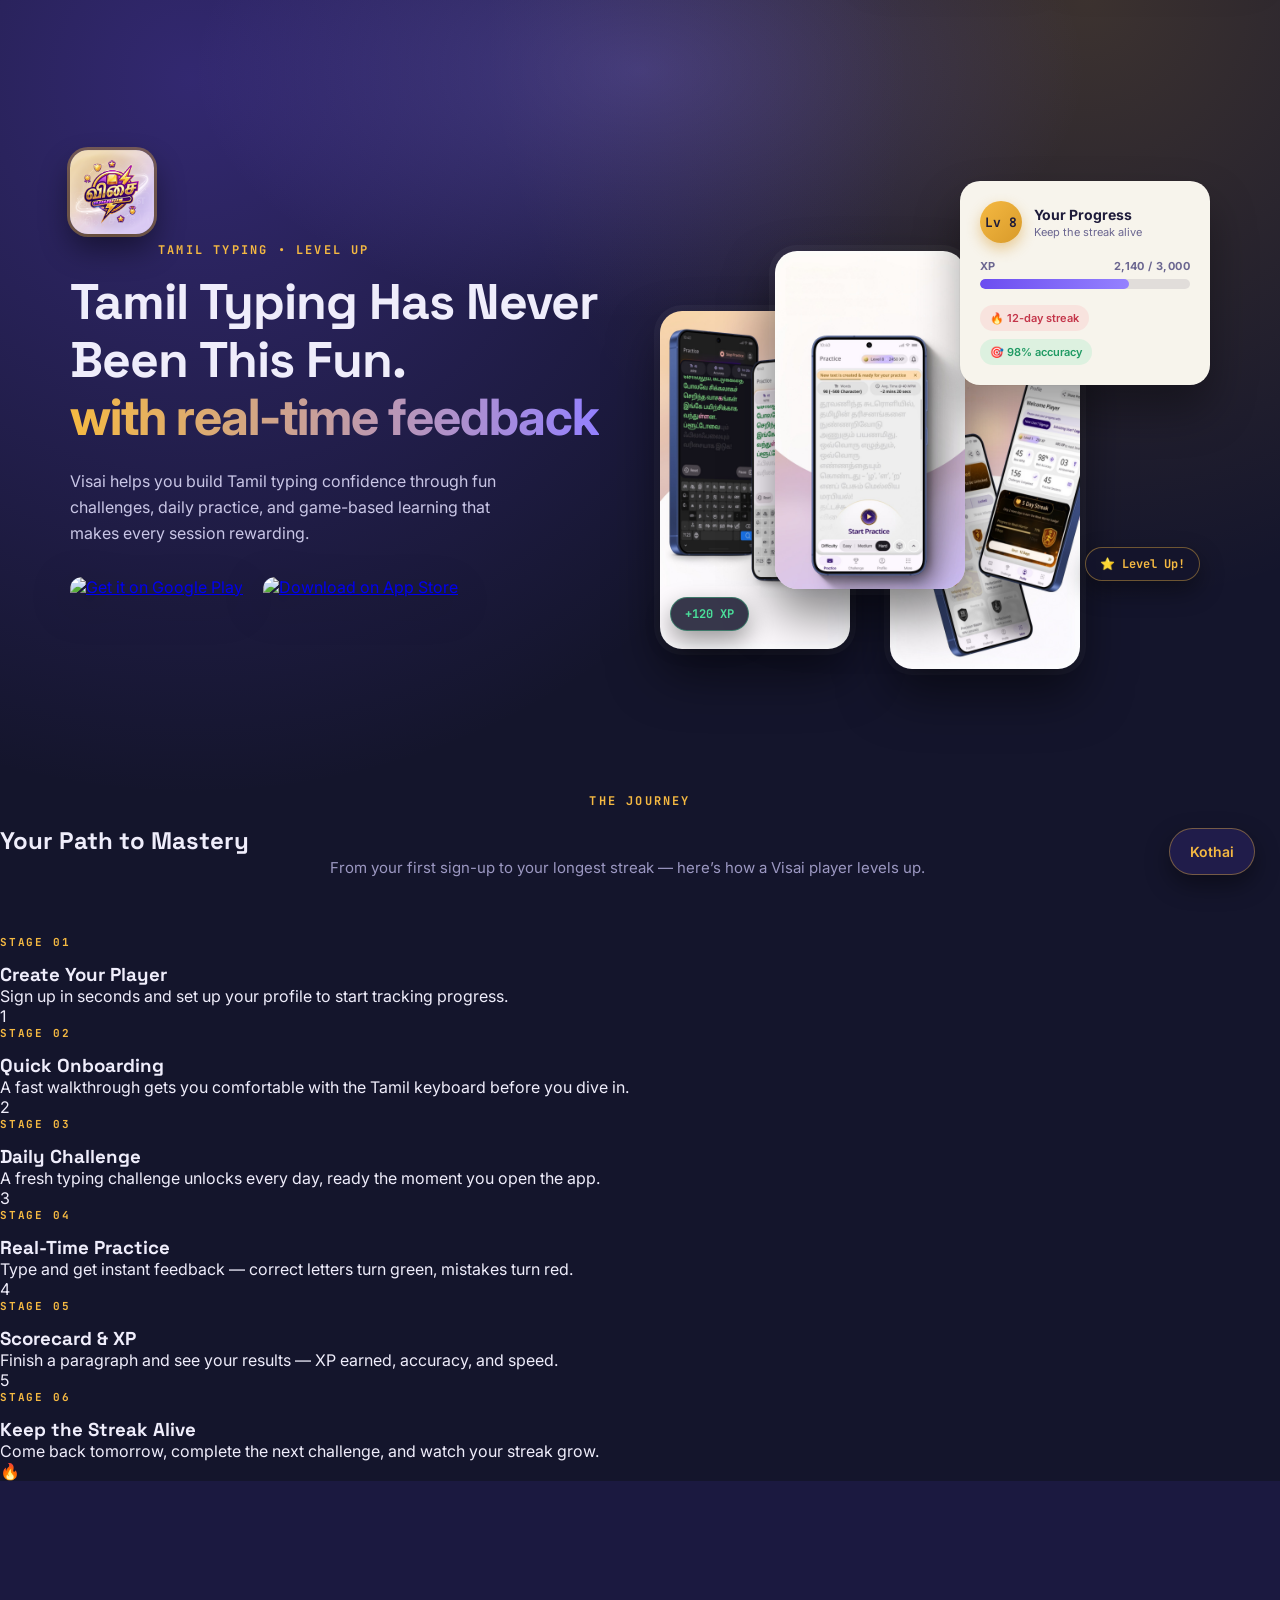
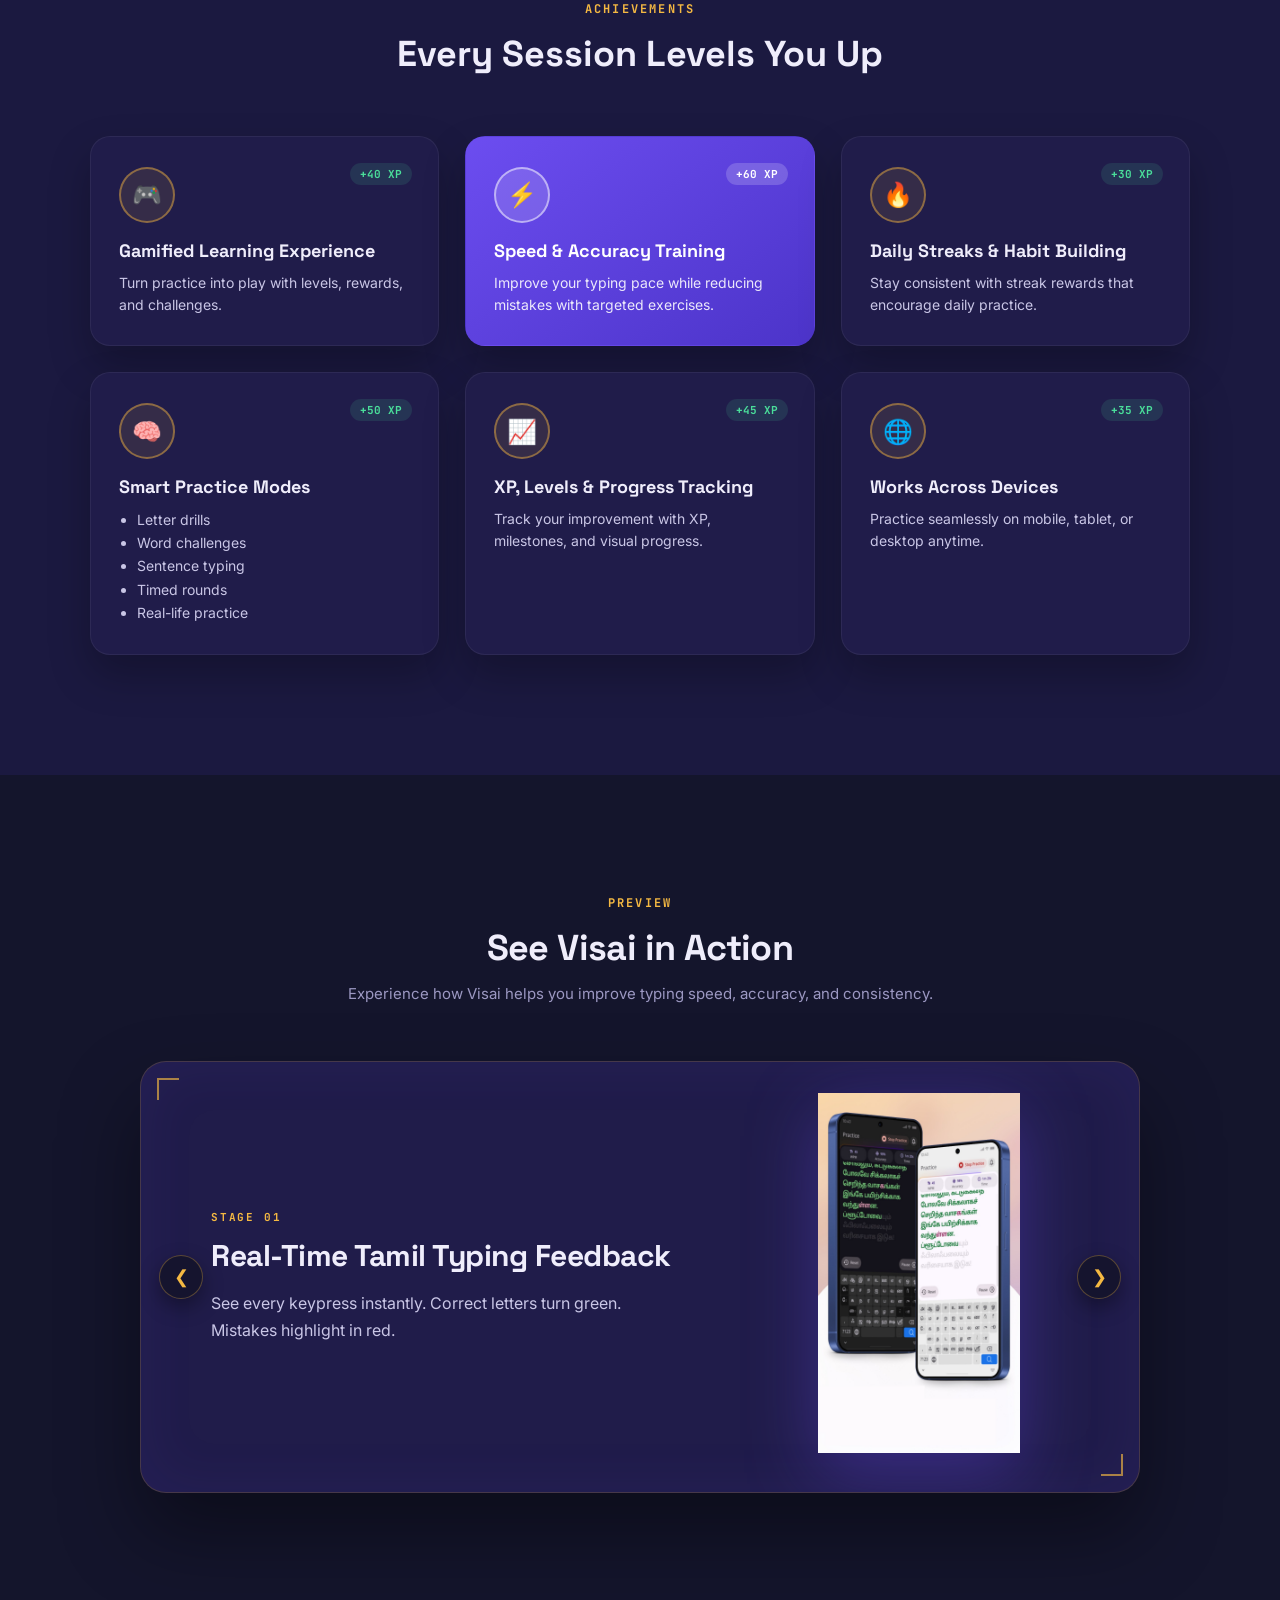
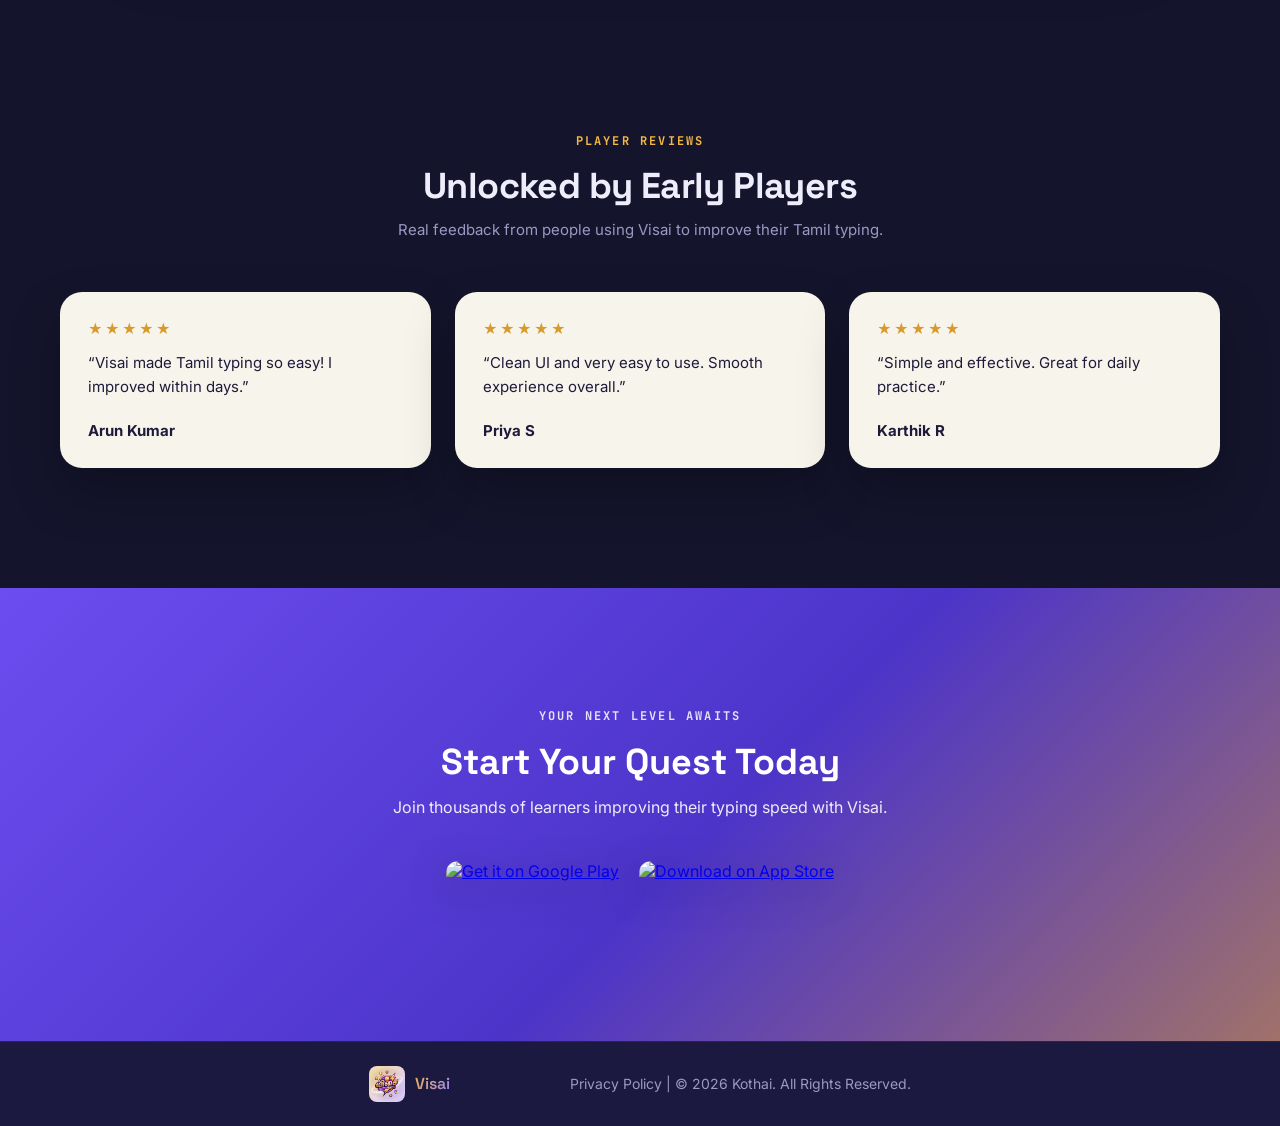
==== commit 6c1551a6: "hero stats commented ang hidden in html" ====
--- a/index.html
+++ b/index.html
@@ -33,72 +33,194 @@
 <!-- HERO -->
 <section class="hero">
 
+  <div class="hero-glow"></div>
 
   <div class="hero-container">
 
     <!-- LEFT -->
     <div class="hero-left">
-        <img src="logo.png" class="hero-logo"/>
+      <img src="logo.png" class="hero-logo"/>
+
+      <span class="section-eyebrow">TAMIL TYPING &bull; LEVEL UP</span>
+
       <h1 class="hero-title">
-  Tamil Typing Has Never Been This Fun.
- <br />
-  <span>with real-time feedback</span>
-</h1>
+        Tamil Typing Has Never Been This Fun.
+        <br />
+        <span>with real-time feedback</span>
+      </h1>
 
       <p>
         Visai helps you build Tamil typing confidence through fun challenges, daily practice, and game-based learning that makes every session rewarding.
-
       </p>
 
       <!-- BUTTONS -->
       <div class="store-buttons large">
-  <a href="https://play.google.com/store/apps/details?id=org.dckap.visai&pcampaignid=web_share">
-    <img src="play-store.svg" alt="Get it on Google Play">
-  </a>
-
-  <a href="https://apps.apple.com/in/app/visai-app/id6759800070">
-    <img src="app-store.svg" alt="Download on App Store">
-  </a>
-</div>
-    </div>
-
-    <!-- RIGHT (ANIMATION) -->
+        <a href="https://play.google.com/store/apps/details?id=org.dckap.visai&pcampaignid=web_share">
+          <img src="play-store.svg" alt="Get it on Google Play">
+        </a>
+
+        <a href="https://apps.apple.com/in/app/visai-app/id6759800070">
+          <img src="app-store.svg" alt="Download on App Store">
+        </a>
+      </div>
+
+      <!-- <div class="hero-stats">
+        <div class="hero-stat">
+          <span class="hero-stat-num">50K+</span>
+          <span class="hero-stat-label">Players</span>
+        </div>
+        <div class="hero-stat">
+          <span class="hero-stat-num">1M+</span>
+          <span class="hero-stat-label">Words Typed</span>
+        </div>
+        <div class="hero-stat">
+          <span class="hero-stat-num">4.8&#9733;</span>
+          <span class="hero-stat-label">App Rating</span>
+        </div>
+      </div> -->
+    </div>
+
+    <!-- RIGHT (PLAYER CARD + PHONES) -->
     <div class="hero-right">
+
+      <div class="player-card">
+        <div class="player-card-top">
+          <div class="level-badge">Lv 8</div>
+          <div class="player-card-title">
+            <strong>Your Progress</strong>
+            <span>Keep the streak alive</span>
+          </div>
+        </div>
+
+        <div class="xp-row">
+          <span>XP</span>
+          <span class="xp-value">2,140 / 3,000</span>
+        </div>
+
+        <div class="xp-bar">
+          <div class="xp-fill" data-fill="71"></div>
+        </div>
+
+        <div class="player-card-chips">
+          <span class="chip streak">&#128293; 12-day streak</span>
+          <span class="chip accuracy">&#127919; 98% accuracy</span>
+        </div>
+      </div>
 
       <img src="s-1.png" class="phone p1"/>
       <img src="s-2.png" class="phone p2"/>
       <img src="s-3.png" class="phone p3"/>
 
+      <span class="floating-badge badge-1">&#11088; Level Up!</span>
+      <span class="floating-badge badge-2">+120 XP</span>
+
     </div>
 
   </div>
 </section>
+
+<section class="journey">
+
+  <span class="section-eyebrow center">THE JOURNEY</span>
+  <h2 class="journey-title">Your Path to Mastery</h2>
+  <p class="subheading">
+    From your first sign-up to your longest streak &mdash;
+    here&rsquo;s how a Visai player levels up.
+  </p>
+
+  <div class="roadmap">
+
+    <div class="roadmap-line"></div>
+
+    <div class="roadmap-step left">
+      <div class="roadmap-content">
+        <span class="stage-tag">STAGE 01</span>
+        <h3>Create Your Player</h3>
+        <p>Sign up in seconds and set up your profile to start tracking progress.</p>
+      </div>
+      <div class="roadmap-node"><span>1</span></div>
+    </div>
+
+    <div class="roadmap-step right">
+      <div class="roadmap-content">
+        <span class="stage-tag">STAGE 02</span>
+        <h3>Quick Onboarding</h3>
+        <p>A fast walkthrough gets you comfortable with the Tamil keyboard before you dive in.</p>
+      </div>
+      <div class="roadmap-node"><span>2</span></div>
+    </div>
+
+    <div class="roadmap-step left">
+      <div class="roadmap-content">
+        <span class="stage-tag">STAGE 03</span>
+        <h3>Daily Challenge</h3>
+        <p>A fresh typing challenge unlocks every day, ready the moment you open the app.</p>
+      </div>
+      <div class="roadmap-node"><span>3</span></div>
+    </div>
+
+    <div class="roadmap-step right">
+      <div class="roadmap-content">
+        <span class="stage-tag">STAGE 04</span>
+        <h3>Real-Time Practice</h3>
+        <p>Type and get instant feedback &mdash; correct letters turn green, mistakes turn red.</p>
+      </div>
+      <div class="roadmap-node"><span>4</span></div>
+    </div>
+
+    <div class="roadmap-step left">
+      <div class="roadmap-content">
+        <span class="stage-tag">STAGE 05</span>
+        <h3>Scorecard & XP</h3>
+        <p>Finish a paragraph and see your results &mdash; XP earned, accuracy, and speed.</p>
+      </div>
+      <div class="roadmap-node"><span>5</span></div>
+    </div>
+
+    <div class="roadmap-step right final">
+      <div class="roadmap-content">
+        <span class="stage-tag">STAGE 06</span>
+        <h3>Keep the Streak Alive</h3>
+        <p>Come back tomorrow, complete the next challenge, and watch your streak grow.</p>
+      </div>
+      <div class="roadmap-node"><span>&#128293;</span></div>
+    </div>
+
+  </div>
+
+</section>
+
 <section class="why">
 
-  <h2 class="why-title">Why choose Visai?</h2>
+  <span class="section-eyebrow center">ACHIEVEMENTS</span>
+  <h2 class="why-title">Every Session Levels You Up</h2>
 
   <div class="why-grid">
 
     <div class="why-card">
-      <div class="icon">🎮</div>
+      <div class="badge-ring"><div class="icon">&#127918;</div></div>
+      <span class="xp-tag">+40 XP</span>
       <h3>Gamified Learning Experience</h3>
       <p>Turn practice into play with levels, rewards, and challenges.</p>
     </div>
 
     <div class="why-card highlight">
-      <div class="icon">⚡</div>
+      <div class="badge-ring"><div class="icon">&#9889;</div></div>
+      <span class="xp-tag">+60 XP</span>
       <h3>Speed & Accuracy Training</h3>
       <p>Improve your typing pace while reducing mistakes with targeted exercises.</p>
     </div>
 
     <div class="why-card">
-      <div class="icon">🔥</div>
+      <div class="badge-ring"><div class="icon">&#128293;</div></div>
+      <span class="xp-tag">+30 XP</span>
       <h3>Daily Streaks & Habit Building</h3>
       <p>Stay consistent with streak rewards that encourage daily practice.</p>
     </div>
 
     <div class="why-card">
-      <div class="icon">🧠</div>
+      <div class="badge-ring"><div class="icon">&#129504;</div></div>
+      <span class="xp-tag">+50 XP</span>
       <h3>Smart Practice Modes</h3>
       <ul>
         <li>Letter drills</li>
@@ -110,62 +232,26 @@
     </div>
 
     <div class="why-card">
-      <div class="icon">📈</div>
+      <div class="badge-ring"><div class="icon">&#128200;</div></div>
+      <span class="xp-tag">+45 XP</span>
       <h3>XP, Levels & Progress Tracking</h3>
       <p>Track your improvement with XP, milestones, and visual progress.</p>
     </div>
 
     <div class="why-card">
-  <div class="icon">🌐</div>
-  <h3>Works Across Devices</h3>
-  <p>Practice seamlessly on mobile, tablet, or desktop anytime.</p>
-</div>
+      <div class="badge-ring"><div class="icon">&#127760;</div></div>
+      <span class="xp-tag">+35 XP</span>
+      <h3>Works Across Devices</h3>
+      <p>Practice seamlessly on mobile, tablet, or desktop anytime.</p>
+    </div>
 
   </div>
 
 </section>
-<section class="social-proof">
-
-  <!-- <div class="stats">
-
-    <div class="stat">
-      <h3>50K+</h3>
-      <p>Active Users</p>
-    </div>
-
-    <div class="stat">
-      <h3>1M+</h3>
-      <p>Words Typed</p>
-    </div>
-
-    <div class="stat">
-      <h3>4.8★</h3>
-      <p>App Rating</p>
-    </div>
-
-  </div> -->
-
-</section>
-<!-- <section class="showcase">
-
-  <h2>See Visai in action</h2>
-  <p class="showcase-sub">
-    A simple and beautiful way to practice Tamil typing with real-time feedback.
-  </p>
-
-  <div class="screens">
-
-    <img src="screen-1.png" />
-    <img src="screen-2.png" />
-    <img src="screen-3.png" />
-    <img src="screen-4.png" />
-    <img src="screen-5.png" />
-
-  </div>
-
-</section> -->
+
 <section class="visai-demo">
 
+  <span class="section-eyebrow center">PREVIEW</span>
   <h2>See Visai in Action</h2>
 
   <p class="subheading">
@@ -190,6 +276,7 @@
         <div class="content">
 
           <div class="text">
+            <span class="stage-tag">STAGE 01</span>
             <h3>Real-Time Tamil Typing Feedback</h3>
 
             <p>
@@ -214,6 +301,7 @@
         <div class="content">
 
           <div class="text">
+            <span class="stage-tag">STAGE 02</span>
             <h3>Practice at Your Own Pace</h3>
 
             <p>
@@ -237,6 +325,7 @@
         <div class="content">
 
           <div class="text">
+            <span class="stage-tag">STAGE 03</span>
             <h3>Earn Badges. Build Streaks.</h3>
 
             <p>
@@ -260,6 +349,7 @@
         <div class="content">
 
           <div class="text">
+            <span class="stage-tag">STAGE 04</span>
             <h3>A New Challenge Every Day</h3>
 
             <p>
@@ -283,6 +373,7 @@
         <div class="content">
 
           <div class="text">
+            <span class="stage-tag">STAGE 05</span>
             <h3>See Your Growth Clearly</h3>
 
             <p>
@@ -310,9 +401,11 @@
   </div>
 
 </section>
+
 <section class="testimonials">
 
-  <h2>What early users say</h2>
+  <span class="section-eyebrow center">PLAYER REVIEWS</span>
+  <h2>Unlocked by Early Players</h2>
 
   <p>
     Real feedback from people using Visai to improve their Tamil typing.
@@ -321,22 +414,25 @@
   <div class="testimonial-grid">
 
     <div class="card">
+      <div class="stars">&#9733;&#9733;&#9733;&#9733;&#9733;</div>
       <p>
-        “Visai made Tamil typing so easy! I improved within days.”
+        &ldquo;Visai made Tamil typing so easy! I improved within days.&rdquo;
       </p>
       <h4>Arun Kumar</h4>
     </div>
 
     <div class="card">
+      <div class="stars">&#9733;&#9733;&#9733;&#9733;&#9733;</div>
       <p>
-        “Clean UI and very easy to use. Smooth experience overall.”
+        &ldquo;Clean UI and very easy to use. Smooth experience overall.&rdquo;
       </p>
       <h4>Priya S</h4>
     </div>
 
     <div class="card">
+      <div class="stars">&#9733;&#9733;&#9733;&#9733;&#9733;</div>
       <p>
-        “Simple and effective. Great for daily practice.”
+        &ldquo;Simple and effective. Great for daily practice.&rdquo;
       </p>
       <h4>Karthik R</h4>
     </div>
@@ -347,7 +443,8 @@
 
 <section class="cta">
 
-  <h2>Start mastering Tamil typing today</h2>
+  <span class="section-eyebrow center light">YOUR NEXT LEVEL AWAITS</span>
+  <h2>Start Your Quest Today</h2>
   <p>Join thousands of learners improving their typing speed with Visai.</p>
 
   <div class="store-buttons large">
@@ -371,7 +468,7 @@
 
     <div class="footer-right">
       <a href="https://keyboard.kothai.org/privacy-policy/"> Privacy Policy |</a>
-      © 2026 Kothai. All Rights Reserved.
+      &copy; 2026 Kothai. All Rights Reserved.
     </div>
 
   </div>
@@ -388,82 +485,131 @@
       navbar.classList.remove("show");
     }
   });
-    const slides = document.querySelectorAll(".testimonials .slide");
-  const dots = document.querySelectorAll(".testimonials .dot");
-
-  let index = 0;
-
-  function showSlide(i) {
-    slides.forEach((s, idx) => {
-      s.classList.remove("active");
-      dots[idx].classList.remove("active");
-    });
-
-    slides[i].classList.add("active");
-    dots[i].classList.add("active");
-  }
-
-  function nextSlide() {
-    index = (index + 1) % slides.length;
-    showSlide(index);
-  }
-
-  setInterval(nextSlide, 4000);
-
-  dots.forEach((dot, i) => {
-    dot.addEventListener("click", () => {
-      index = i;
-      showSlide(index);
-    });
-  });
-
-  // ---------------------------------
-(function () {
-  const slides = document.querySelectorAll(".slide");
-  const nextBtn = document.querySelector(".arrow.right");
-  const prevBtn = document.querySelector(".arrow.left");
-  const slider = document.querySelector(".slider");
-
-  let current = 0;
-  let timer;
-
-  function show(i) {
-    slides.forEach(s => s.classList.remove("active"));
-    slides[i].classList.add("active");
-  }
-
-  function start() {
-    timer = setInterval(() => {
+
+  // ---------------------------------
+  // DEMO SHOWCASE SLIDER
+  // ---------------------------------
+  (function () {
+    const slides = document.querySelectorAll(".visai-demo .slide");
+    const nextBtn = document.querySelector(".arrow.right");
+    const prevBtn = document.querySelector(".arrow.left");
+    const slider = document.querySelector(".slider");
+
+    let current = 0;
+    let timer;
+
+    function show(i) {
+      slides.forEach(s => s.classList.remove("active"));
+      slides[i].classList.add("active");
+    }
+
+    function start() {
+      timer = setInterval(() => {
+        current = (current + 1) % slides.length;
+        show(current);
+      }, 3000);
+    }
+
+    function stop() {
+      clearInterval(timer);
+    }
+
+    nextBtn.addEventListener("click", () => {
       current = (current + 1) % slides.length;
       show(current);
-    }, 3000);
-  }
-
-  function stop() {
-    clearInterval(timer);
-  }
-
-  nextBtn.addEventListener("click", () => {
-    current = (current + 1) % slides.length;
+      stop(); start();
+    });
+
+    prevBtn.addEventListener("click", () => {
+      current = (current - 1 + slides.length) % slides.length;
+      show(current);
+      stop(); start();
+    });
+
+    slider.addEventListener("mouseenter", stop);
+    slider.addEventListener("mouseleave", start);
+
     show(current);
-    stop(); start();
-  });
-
-  prevBtn.addEventListener("click", () => {
-    current = (current - 1 + slides.length) % slides.length;
-    show(current);
-    stop(); start();
-  });
-
-  slider.addEventListener("mouseenter", stop);
-  slider.addEventListener("mouseleave", start);
-
-  show(current);
-  start();
-})();
+    start();
+  })();
+
+  // ---------------------------------
+  // XP BAR FILL ON SCROLL
+  // ---------------------------------
+  (function () {
+    const fill = document.querySelector(".xp-fill");
+    if (!fill) return;
+
+    const target = fill.dataset.fill + "%";
+
+    const observer = new IntersectionObserver((entries) => {
+      entries.forEach((entry) => {
+        if (entry.isIntersecting) {
+          fill.style.width = target;
+          observer.unobserve(fill);
+        }
+      });
+    }, { threshold: 0.4 });
+
+    observer.observe(fill);
+  })();
+
+  // ---------------------------------
+  // ROADMAP STEP POP-IN ON SCROLL
+  // ---------------------------------
+  (function () {
+    const steps = document.querySelectorAll(".roadmap-step");
+    const line = document.querySelector(".roadmap-line");
+    if (!steps.length) return;
+
+    const observer = new IntersectionObserver((entries) => {
+      entries.forEach((entry) => {
+        if (entry.isIntersecting) {
+          entry.target.classList.add("in-view");
+          observer.unobserve(entry.target);
+        }
+      });
+    }, { threshold: 0.35 });
+
+    steps.forEach((step) => observer.observe(step));
+
+    if (line) {
+      const lineObserver = new IntersectionObserver((entries) => {
+        entries.forEach((entry) => {
+          if (entry.isIntersecting) {
+            line.classList.add("in-view");
+            lineObserver.unobserve(line);
+          }
+        });
+      }, { threshold: 0.1 });
+      lineObserver.observe(line);
+    }
+  })();
+
+  // ---------------------------------
+  // ACHIEVEMENT CARD POP-IN ON SCROLL
+  // ---------------------------------
+  (function () {
+    const cards = document.querySelectorAll(".why-card");
+    if (!cards.length) return;
+
+    const observer = new IntersectionObserver((entries) => {
+      entries.forEach((entry) => {
+        if (entry.isIntersecting) {
+          entry.target.classList.add("in-view");
+          observer.unobserve(entry.target);
+        }
+      });
+    }, { threshold: 0.2 });
+
+    cards.forEach((card, i) => {
+      card.style.transitionDelay = (i % 3) * 90 + "ms";
+      observer.observe(card);
+    });
+  })();
 </script>
 <a href="https://kothai.org/" class="floating-btn">
   Kothai
 </a>
 </body>
-</html>+</html>
--- a/style.css
+++ b/style.css
@@ -1,886 +1,1070 @@
-@import url('https://fonts.googleapis.com/css2?family=Inter:wght@400;500;600;700&display=swap');
-
-* {
-  font-family: 'Inter', sans-serif;
-}
-* {
+/* =========================================================
+   VISAI LANDING PAGE — "ACHIEVEMENT DASHBOARD" THEME
+   Dark indigo shell, gold/violet accents, RPG progress UI
+========================================================= */
+
+
+/* =========================================================
+   0. TOKENS
+========================================================= */
+
+@import url('https://fonts.googleapis.com/css2?family=Space+Grotesk:wght@500;600;700&family=Inter:wght@400;500;600;700&family=JetBrains+Mono:wght@500;700&display=swap');
+
+:root {
+  --bg-deep: #14152C;
+  --bg-deep-2: #1B1940;
+  --bg-deep-3: #201C4A;
+
+  --violet: #6C4DF0;
+  --violet-light: #9481FF;
+
+  --gold: #F5B942;
+  --gold-dark: #D89A2A;
+
+  --parchment: #F7F4EC;
+  --parchment-dim: #EDE9DC;
+
+  --mint: #4ADE9A;
+  --red: #FF6B7A;
+
+  --ink: #EFEDFB;
+  --ink-soft: #C9C6E6;
+  --muted: #9C98C2;
+
+  --ink-dark: #1E1B3A;
+  --muted-dark: #6B6690;
+
+  --font-display: 'Space Grotesk', 'Inter', sans-serif;
+  --font-body: 'Inter', sans-serif;
+  --font-mono: 'JetBrains Mono', monospace;
+}
+
+
+/* =========================================================
+   1. GLOBAL
+========================================================= */
+
+*,
+*::before,
+*::after {
   margin: 0;
   padding: 0;
   box-sizing: border-box;
-  font-family: sans-serif;
+  font-family: var(--font-body);
+}
+
+html {
+  scroll-behavior: smooth;
 }
 
 body {
-  background: linear-gradient(to right, #f3e8ff, #ffffff);
-  color: #111;
-  font-family: 'Inter', sans-serif;
-}
-
-/* NAVBAR FULL WIDTH */
+  background: var(--bg-deep);
+  color: var(--ink);
+  font-family: var(--font-body);
+  overflow-x: hidden;
+}
+
+img {
+  max-width: 100%;
+}
+
+button,
+a {
+  font-family: inherit;
+}
+
+h1, h2, h3 {
+  font-family: var(--font-display);
+}
+
+/* Reusable eyebrow / stage labels */
+
+.section-eyebrow {
+  display: inline-block;
+
+  margin-bottom: 16px;
+
+  font-family: var(--font-mono);
+  font-size: 12px;
+  font-weight: 700;
+
+  letter-spacing: 2.2px;
+
+  color: var(--gold);
+}
+
+.section-eyebrow.center {
+  display: block;
+  text-align: center;
+}
+
+.section-eyebrow.light {
+  color: rgba(255, 255, 255, 0.85);
+}
+
+
+/* =========================================================
+   2. NAVBAR
+========================================================= */
+
 .navbar {
-  display: flex;                /* IMPORTANT */
-  justify-content: space-between;
-  align-items: center;
-
-  padding: 6px 20px;
-
   position: fixed;
+
   top: 0;
   left: 0;
+
   width: 100%;
+
+  display: flex;
+  align-items: center;
+  justify-content: space-between;
+
+  padding: 10px 20px;
+
+  background: rgba(20, 21, 44, 0.75);
+
+  border-bottom: 1px solid rgba(245, 185, 66, 0.12);
+
+  backdrop-filter: blur(14px);
+  -webkit-backdrop-filter: blur(14px);
+
+  z-index: 1000;
 
   transform: translateY(-100%);
   transition: transform 0.3s ease;
-
-  z-index: 1000;
-  background: rgba(255, 255, 255, 0.7);
-  backdrop-filter: blur(10px);
-}
-/* visible state */
+}
+
 .navbar.show {
   transform: translateY(0);
 }
 
-/* LEFT SIDE (LOGO + TEXT) */
+
+/* LEFT */
+
 .nav-left {
   display: flex;
   align-items: center;
+
   gap: 10px;
+
   padding-left: 20px;
 }
 
 .nav-logo {
   width: 40px;
   height: 40px;
+
   object-fit: contain;
+
   border-radius: 8px;
 }
+
 .logo-text {
+  font-family: var(--font-display);
+  font-size: 20px;
   font-weight: 700;
-  font-size: 20px;
-
-  background: linear-gradient(135deg, #7b61ff, #ff6ec7);
+
+  background: linear-gradient(
+    135deg,
+    var(--gold),
+    var(--violet-light)
+  );
+
+  background-clip: text;
   -webkit-background-clip: text;
+
+  color: transparent;
   -webkit-text-fill-color: transparent;
-
-  /* for better compatibility */
-  background-clip: text;
-  color: transparent;
-}
-.nav-title {
-  color: #111;
-}
-
-
+}
+
+
+/* RIGHT */
 
 .nav-right {
   display: flex;
   align-items: center;
+
   gap: 14px;
 }
 
-/* BASE BUTTON */
-.store-btn {
+
+/* =========================================================
+   3. STORE BUTTONS
+========================================================= */
+
+.store-buttons {
   display: flex;
   align-items: center;
-  gap: 10px;
-
-  /* padding: 50px 8px; */
+
+  gap: 20px;
+}
+
+.store-buttons a {
+  display: inline-flex;
   border-radius: 12px;
-
-  font-size: 14px;
-  font-weight: 500;
-  text-decoration: none;
-
-  white-space: nowrap;
-  transition: all 0.2s ease;
-}
-
-/* GOOGLE PLAY */
-.google {
-  background: black;
-  color: white;
-}
-
-.google:hover {
-  transform: translateY(-2px);
-}
-
-/* APPLE */
-.apple {
-  border: 1px solid #ddd;
-  color: #111;
-}
-
-.apple:hover {
-  background: rgba(255,255,255,0.1);
-}
-
-/* ICON */
-.icon {
+  transition: transform 0.18s ease, filter 0.18s ease;
+}
+
+.store-buttons a:hover {
+  transform: translateY(-3px);
+  filter: brightness(1.08);
+}
+
+.store-buttons a:active {
+  transform: translateY(0);
+}
+
+/* STORE IMAGE SIZES */
+
+.store-buttons img {
+  width: auto;
+  height: auto;
+
+  object-fit: contain;
+
+  border-radius: 12px;
+
+  filter: drop-shadow(0 10px 20px rgba(0, 0, 0, 0.35));
+}
+
+.store-buttons.small img {
+  height: 40px;
+}
+
+.store-buttons.large img {
+  height: 60px;
+}
+
+
+/* =========================================================
+   4. HERO
+========================================================= */
+
+.hero {
+  position: relative;
+
+  padding: 150px 40px 120px;
+
+  overflow: hidden;
+
+  background:
+    radial-gradient(circle at 15% 10%, rgba(108, 77, 240, 0.35), transparent 55%),
+    radial-gradient(circle at 85% 0%, rgba(245, 185, 66, 0.18), transparent 45%),
+    var(--bg-deep);
+}
+
+.hero-glow {
+  position: absolute;
+
+  top: -180px;
+  left: 50%;
+
+  width: 900px;
+  height: 500px;
+
+  transform: translateX(-50%);
+
+  background: radial-gradient(ellipse at center, rgba(148, 129, 255, 0.28), transparent 70%);
+
+  pointer-events: none;
+}
+
+.hero-container {
+  position: relative;
+
+  width: 100%;
+  max-width: 1140px;
+
+  margin: 0 auto;
+
+  display: grid;
+
+  grid-template-columns: 1fr 1fr;
+
+  align-items: center;
+
+  gap: 40px;
+}
+
+
+/* HERO LEFT */
+
+.hero-left {
+  min-width: 0;
+}
+
+.hero-logo {
+  width: 84px;
+  height: 84px;
+
+  object-fit: cover;
+
+  margin-bottom: 20px;
+
+  border-radius: 18px;
+
+  box-shadow:
+    0 0 0 3px rgba(245, 185, 66, 0.35),
+    0 15px 30px rgba(0, 0, 0, 0.45);
+
+  transition:
+    transform 0.3s ease,
+    box-shadow 0.3s ease;
+}
+
+.hero-logo:hover {
+  transform: scale(1.05) rotate(-2deg);
+}
+
+
+.hero-left h1,
+.hero-title {
+  margin-bottom: 20px;
+
+  font-size: 50px;
+  font-weight: 700;
+
+  line-height: 1.15;
+
+  letter-spacing: -1px;
+
+  color: var(--ink);
+}
+
+.hero-title span,
+.hero-left h1 span {
+  background: linear-gradient(
+    90deg,
+    var(--gold),
+    var(--violet-light)
+  );
+
+  background-clip: text;
+  -webkit-background-clip: text;
+
+  color: transparent;
+  -webkit-text-fill-color: transparent;
+}
+
+
+.hero-left p {
+  max-width: 460px;
+
+  margin-bottom: 30px;
+
+  color: var(--ink-soft);
+
   font-size: 16px;
-}
-
-
-
-/* HERO */
-.hero {
-  padding: 80px 20px;
-   position: relative;
-  padding: 120px 40px;
-}
-
-.hero-logo {
-  width: 90px;          /* increase size (adjust as needed) */
-  height: 90px;
-  object-fit: cover;
-
-  border-radius: 16px;  /* rounded corners */
-  
-  box-shadow: 0 10px 25px rgba(0, 0, 0, 0.15); /* soft shadow */
-
-  transition: all 0.3s ease;
-}
-
-/* Optional: subtle hover effect */
-.hero-logo:hover {
-  transform: scale(1.05);
-  box-shadow: 0 15px 35px rgba(0, 0, 0, 0.2);
-}
-.hero-logo img {
-  width: 50px;     /* adjust this */
-  height: auto;
-}
-
-.logo img {
-  width: 32px;     /* navbar logo */
-  height: auto;
-}
-.hero-container {
-  max-width: 1100px;
-  margin: auto;
-  display: grid;
-  grid-template-columns: 1fr 1fr;
-  align-items: center;
-  gap: 2%;
-}
-
-/* LEFT */
-.hero-left h1 {
-  font-size: 48px;
-  margin-bottom: 20px;
-}
-
-.hero-left h1 span {
-  color: #9333ea;
-}
-
-.hero-left p {
-  color: #555;
-  margin-bottom: 30px;
-  max-width: 450px;
-}
-.hero-title {
-  font-size: 48px;
+  line-height: 1.65;
+}
+
+
+/* HERO BUTTONS */
+
+.hero-left .store-buttons {
+  justify-content: flex-start;
+
+  margin-bottom: 36px;
+}
+
+
+/* HERO STATS */
+
+.hero-stats {
+  display: flex;
+
+  gap: 34px;
+}
+
+.hero-stat {
+  display: flex;
+  flex-direction: column;
+}
+
+.hero-stat-num {
+  font-family: var(--font-mono);
+  font-size: 22px;
   font-weight: 700;
-  color: #1f2937; /* softer than pure black */
-  line-height: 1.2;
-}
-
-.hero-title span {
-  background: linear-gradient(90deg, #7c3aed, #ec4899);
-
-  background-clip: text;              /* standard */
-  -webkit-background-clip: text;      /* chrome/safari */
-
-  color: transparent;                 /* fallback */
-  -webkit-text-fill-color: transparent;
-}
-
-/* BUTTONS */
-.store-buttons {
-  display: flex;
-  align-items: center; /* aligns vertically */
-  gap: 20px;
-}
-
-/* Normalize BOTH images */
-.store-buttons img {
-  height: 10px;
-  width: auto;
-  object-fit: contain;
-}
-
-/* Slight tweak ONLY for Google Play */
-.store-buttons img:first-child {
-  transform: scale(1.00);
-}
-
-/* RIGHT (ANIMATION) */
+
+  color: var(--gold);
+}
+
+.hero-stat-label {
+  margin-top: 4px;
+
+  font-size: 12px;
+
+  color: var(--muted);
+
+  letter-spacing: 0.3px;
+}
+
+
+/* =========================================================
+   5. HERO RIGHT — PLAYER CARD + PHONES
+========================================================= */
+
 .hero-right {
   position: relative;
-  height: 400px;
-}
-.features {
-  padding: 100px 40px;
-  max-width: 1100px;
-  margin: auto;
-}
-
-.features h2 {
-  text-align: center;
-  margin-bottom: 60px;
-  font-size: 32px;
-}
-
-.feature {
+
+  width: 100%;
+  height: 460px;
+}
+
+/* PLAYER CARD */
+
+.player-card {
+  position: absolute;
+
+  top: 0;
+  right: 0;
+
+  width: 250px;
+
+  padding: 20px;
+
+  background: var(--parchment);
+
+  border-radius: 20px;
+
+  box-shadow:
+    0 25px 45px rgba(0, 0, 0, 0.35),
+    0 0 0 1px rgba(0, 0, 0, 0.03);
+
+  z-index: 5;
+
+  animation: float 5.5s ease-in-out infinite;
+}
+
+.player-card-top {
   display: flex;
   align-items: center;
-  gap: 40px;
-  margin-bottom: 80px;
-}
-
-.feature img {
-  width: 220px;
-  border-radius: 20px;
-}
-
-.feature.reverse {
-  flex-direction: row-reverse;
-}
-
-.phone {
-  position: absolute;
-  width: 200px;
-  border-radius: 20px;
-  box-shadow: 0 20px 40px rgba(0,0,0,0.15);
-}
-
-/* STACKED LOOK */
-.p1 {
-  left: 0;
-  top: 50px;
-  animation: float 4s ease-in-out infinite;
-}
-
-.p2 {
-  left: 120px;
-  top: 0;
-  z-index: 2;
-  animation: float 5s ease-in-out infinite;
-}
-
-.p3 {
-  left: 240px;
-  top: 60px;
-  animation: float 6s ease-in-out infinite;
-}
-
-/* SECTION */
-.why {
-  padding: 100px 20px;
-  background: linear-gradient(180deg, #f7f6ff, #ffffff);
-  text-align: center;
-}
-
-/* TITLE */
-.why-title {
-  font-size: 34px;
-  font-weight: 700;
-  margin-bottom: 60px;
-}
-
-/* GRID (auto alignment fix) */
-.why-grid {
-  display: grid;
-  grid-template-columns: repeat(3, 1fr);
-  gap: 30px;
-}
-
-/* CARD */
-.why-card {
-  padding: 30px;
-  border: 1px solid rgba(0,0,0,0.05);
-  border-radius: 18px;
-  background: rgba(255,255,255,0.7);
-  backdrop-filter: blur(10px);
-  text-align: left;
-  transition: all 0.3s ease;
-  box-shadow: 0 15px 30px rgba(0,0,0,0.05);
-  position: relative;
-}
-
-/* HOVER EFFECT */
-.why-card:hover {
-  transform: translateY(-8px) scale(1.02);
-  box-shadow: 0 25px 50px rgba(0,0,0,0.12);
-}
-
-/* ICON */
-.icon {
-  font-size: 28px;
-  margin-bottom: 12px;
-}
-
-/* TEXT */
-.why-card h3 {
-  margin-bottom: 10px;
-  font-size: 18px;
-}
-
-.why-card p {
-  color: #666;
-  font-size: 14px;
-  line-height: 1.5;
-}
-
-/* LIST STYLE */
-.why-card ul {
-  padding-left: 18px;
-  color: #666;
-  font-size: 14px;
-  line-height: 1.6;
-}
-
-/* HIGHLIGHT CARD */
-.why-card.highlight {
-  background: linear-gradient(135deg, #7b61ff, #ff6ec7);
-  color: white;
-}
-
-.why-card.highlight p {
-  color: rgba(255,255,255,0.9);
-}
-/* FLOAT ANIMATION */
-@keyframes float {
-  0% { transform: translateY(0px); }
-  50% { transform: translateY(-15px); }
-  100% { transform: translateY(0px); }
-}
-
-/* .social-proof {
-  display: flex;
-  justify-content: space-between;
-  align-items: center;
-
-  padding: 100px 40px;
-  gap: 60px;
-}
-
-/* STATS */
-/* .stats {
-  display: flex;
-  gap: 60px;
-}
-
-.stat h3 {
-  font-size: 32px;
-  font-weight: 700;
-
-  background: linear-gradient(90deg, #7c3aed, #ec4899);
-  -webkit-background-clip: text;
-  -webkit-text-fill-color: transparent;
-}
-
-.stat p {
-  color: #666;
-} */
-/* Testimonials */
-/* =========================================
-   TESTIMONIALS
-========================================= */
-
-.testimonials {
-  padding: 100px 20px;
-  text-align: center;
-
-  max-width: 1200px;
-  margin: 0 auto;
-}
-
-
-/* =========================================
-   HEADING
-========================================= */
-
-.testimonials h2 {
-  margin: 0 0 10px;
-
-  font-size: 36px;
-  font-weight: 700;
-  line-height: 1.2;
-  letter-spacing: -0.8px;
-
-  color: #111827;
-}
-
-.testimonials > p {
-  max-width: 650px;
-  margin: 0 auto;
-
-  font-size: 15px;
-  line-height: 1.6;
-
-  color: #667085;
-}
-
-
-/* =========================================
-   TESTIMONIAL GRID
-========================================= */
-
-.testimonial-grid {
-  display: grid;
-
-  grid-template-columns: repeat(3, 1fr);
-
-  gap: 24px;
-
-  margin-top: 50px;
-}
-
-
-/* =========================================
-   CARD
-========================================= */
-
-.card {
-  position: relative;
-
-  min-height: 150px;
-
-  padding: 28px;
-
-  text-align: left;
-
-  background: #ffffff;
-
-  border: 1px solid rgba(15, 23, 42, 0.06);
-
-  border-radius: 22px;
-
-  box-shadow:
-    0 20px 45px rgba(15, 23, 42, 0.06),
-    0 5px 15px rgba(15, 23, 42, 0.03);
-}
-
-
-/* =========================================
-   QUOTE
-========================================= */
-
-.card p {
-  margin: 0 0 22px;
-
-  font-size: 15px;
-  line-height: 1.6;
-
-  color: #374151;
-}
-
-
-/* =========================================
-   QUOTE MARK
-========================================= */
-
-.card::before {
-  content: "“";
-
-  position: absolute;
-
-  top: 10px;
-  right: 20px;
-
-  font-family: Georgia, serif;
-
-  font-size: 46px;
-  line-height: 1;
-
-  color: #ede9fe;
-
-  pointer-events: none;
-}
-
-
-/* =========================================
-   NAME
-========================================= */
-
-.card h4 {
-  margin: 0;
-
-  font-size: 15px;
-  font-weight: 700;
-
-  color: #111827;
-}
-
-
-/* =========================================
-   OPTIONAL ROLE
-========================================= */
-
-.card span {
-  display: block;
-
-  margin-top: 5px;
-
-  font-size: 13px;
-
-  color: #667085;
-}
-
-
-/* =========================================
-   TABLET
-========================================= */
-
-@media (max-width: 900px) {
-
-  .testimonial-grid {
-    gap: 18px;
-  }
-
-  .card {
-    padding: 24px;
-  }
-
-}
-
-
-/* =========================================
-   MOBILE
-========================================= */
-
-@media (max-width: 768px) {
-
-  .testimonials {
-    padding: 70px 20px;
-  }
-
-  .testimonials h2 {
-    font-size: 30px;
-  }
-
-  .testimonial-grid {
-    grid-template-columns: 1fr;
-
-    gap: 18px;
-
-    margin-top: 35px;
-  }
-
-  .card {
-    min-height: auto;
-  }
-
-}
-
-
-/* =========================================
-   SMALL MOBILE
-========================================= */
-
-@media (max-width: 420px) {
-
-  .testimonials h2 {
-    font-size: 27px;
-  }
-
-  .testimonials > p {
-    font-size: 14px;
-  }
-
-  .card {
-    padding: 23px;
-  }
-
-  .card p {
-    font-size: 14px;
-  }
-
-}
-/* .showcase {
-  padding: 100px 40px;
-  text-align: center;
-}
-
-.showcase h2 {
-  font-size: 32px;
-  margin-bottom: 10px;
-}
-
-.showcase-sub {
-  color: #666;
-  margin-bottom: 50px;
-}
-
-/* SCREENS ROW */
-/* .screens {
-  display: flex;
-  justify-content: center;
-  gap: 20px;
-  flex-wrap: wrap;
-}
-
-/* IMAGES */
-/* .screens img {
-  width: 180px;
-  border-radius: 20px;
-
-  box-shadow: 0 20px 40px rgba(0,0,0,0.1);
-
-  transition: all 0.3s ease;
-} */
-
-/* HOVER EFFECT */
-/* .screens img:hover {
-  transform: translateY(-10px) scale(1.05);
-}
-.screens img:nth-child(2) {
-  transform: translateY(20px);
-}
-
-.screens img:nth-child(4) {
-  transform: translateY(20px);
-} */
-/* @media (max-width: 768px) {
-  .screens img {
-    width: 140px;
-  }
-} */ 
-/* SECTION */
-/* SECTION */
-/* =========================================
-   VISAI DEMO SECTION
-========================================= */
-
-.visai-demo {
-  padding: 100px 20px;
-  text-align: center;
-  background: linear-gradient(
-    to bottom,
-    #f8fafc 0%,
-    #ffffff 100%
-  );
-}
-
-
-/* =========================================
-   SECTION HEADING
-========================================= */
-
-.visai-demo h2 {
-  margin: 0 0 12px;
-
-  font-size: 36px;
-  font-weight: 700;
-  line-height: 1.2;
-  letter-spacing: -0.8px;
-
-  color: #111827;
-}
-
-.subheading {
-  max-width: 620px;
-
-  margin: 0 auto 55px;
-
-  font-size: 15px;
-  line-height: 1.6;
-
-  color: #667085;
-}
-
-
-/* =========================================
-   SLIDER CONTAINER
-========================================= */
-
-.slider {
-  position: relative;
-
-  width: 100%;
-  max-width: 1000px;
-  min-height: 420px;
-
-  margin: 0 auto;
-  padding: 35px 70px;
-
-  display: flex;
-  align-items: center;
-
-  border-radius: 28px;
-
-  background: #ffffff;
-
-  border: 1px solid rgba(15, 23, 42, 0.06);
-
-  box-shadow:
-    0 35px 80px rgba(15, 23, 42, 0.08),
-    0 10px 30px rgba(15, 23, 42, 0.04);
-
-  overflow: hidden;
-}
-
-
-/* =========================================
-   SLIDES
-========================================= */
-
-.slides {
-  width: 100%;
-  height: 100%;
-}
-
-.slide {
-  display: none;
-
-  width: 100%;
-  height: 100%;
-}
-
-.slide.active {
-  display: block;
-}
-
-
-/* =========================================
-   SLIDE CONTENT
-========================================= */
-
-.content {
-  width: 100%;
-  min-height: 350px;
-
-  display: flex;
-  align-items: center;
-  justify-content: space-between;
-
-  gap: 45px;
-}
-
-
-/* =========================================
-   TEXT
-========================================= */
-
-.text {
-  flex: 1;
-
-  max-width: 500px;
-
-  text-align: left;
-}
-
-
-/* VISAI label */
-
-.text::before {
-  content: "VISAI";
-
-  display: block;
-
-  margin-bottom: 14px;
-
-  font-size: 11px;
-  font-weight: 700;
-  line-height: 1;
-
-  letter-spacing: 1.6px;
-
-  color: #7c3aed;
-}
-
-
-/* Heading */
-
-.text h3 {
-  margin: 0 0 16px;
-
-  font-size: 30px;
-  font-weight: 700;
-  line-height: 1.2;
-
-  letter-spacing: -0.7px;
-
-  color: #111827;
-}
-
-
-/* Description */
-
-.text p {
-  margin: 0;
-
-  max-width: 450px;
-
-  font-size: 16px;
-  line-height: 1.7;
-
-  color: #667085;
-}
-
-
-/* =========================================
-   IMAGE
-========================================= */
-
-.image {
-  flex: 0 0 300px;
-
-  width: 300px;
-  height: 360px;
-  border-radius: 20px;
+
+  gap: 12px;
+
+  margin-bottom: 16px;
+}
+
+.level-badge {
   display: flex;
   align-items: center;
   justify-content: center;
 
-  /* No extra background/card */
+  width: 42px;
+  height: 42px;
+
+  border-radius: 50%;
+
+  background: linear-gradient(135deg, var(--gold), var(--gold-dark));
+
+  color: var(--ink-dark);
+
+  font-family: var(--font-mono);
+  font-size: 13px;
+  font-weight: 700;
+
+  box-shadow: 0 6px 14px rgba(216, 154, 42, 0.45);
+}
+
+.player-card-title {
+  display: flex;
+  flex-direction: column;
+}
+
+.player-card-title strong {
+  font-size: 14px;
+  font-weight: 700;
+
+  color: var(--ink-dark);
+}
+
+.player-card-title span {
+  margin-top: 2px;
+
+  font-size: 11px;
+
+  color: var(--muted-dark);
+}
+
+.xp-row {
+  display: flex;
+  justify-content: space-between;
+
+  margin-bottom: 6px;
+
+  font-family: var(--font-mono);
+  font-size: 11px;
+  font-weight: 700;
+
+  color: var(--muted-dark);
+
+  letter-spacing: 0.4px;
+}
+
+.xp-bar {
+  width: 100%;
+  height: 10px;
+
+  border-radius: 20px;
+
+  background: rgba(30, 27, 58, 0.1);
+
+  overflow: hidden;
+
+  margin-bottom: 16px;
+}
+
+.xp-fill {
+  width: 0%;
+  height: 100%;
+
+  border-radius: 20px;
+
+  background: linear-gradient(90deg, var(--violet), var(--violet-light));
+
+  transition: width 1.1s cubic-bezier(0.22, 1, 0.36, 1);
+}
+
+.player-card-chips {
+  display: flex;
+  flex-wrap: wrap;
+
+  gap: 8px;
+}
+
+.chip {
+  padding: 6px 10px;
+
+  border-radius: 20px;
+
+  font-size: 11px;
+  font-weight: 600;
+
+  white-space: nowrap;
+}
+
+.chip.streak {
+  background: rgba(255, 107, 122, 0.12);
+  color: #C4364A;
+}
+
+.chip.accuracy {
+  background: rgba(74, 222, 154, 0.15);
+  color: #1F9A63;
+}
+
+
+/* PHONES */
+
+.phone {
+  position: absolute;
+
+  width: 190px;
+
+  border-radius: 22px;
+
+  box-shadow:
+    0 25px 50px rgba(0, 0, 0, 0.5),
+    0 0 0 6px rgba(255, 255, 255, 0.04);
+}
+
+.p1 {
+  left: 0;
+  top: 130px;
+
+  animation: float 4s ease-in-out infinite;
+}
+
+.p2 {
+  left: 115px;
+  top: 70px;
+
+  z-index: 2;
+
+  animation: float 5s ease-in-out infinite;
+}
+
+.p3 {
+  left: 230px;
+  top: 150px;
+
+  animation: float 6s ease-in-out infinite;
+}
+
+@keyframes float {
+  0% { transform: translateY(0); }
+  50% { transform: translateY(-14px); }
+  100% { transform: translateY(0); }
+}
+
+
+/* FLOATING BADGES */
+
+.floating-badge {
+  position: absolute;
+
+  padding: 8px 14px;
+
+  border-radius: 20px;
+
+  background: rgba(20, 21, 44, 0.85);
+
+  border: 1px solid rgba(245, 185, 66, 0.4);
+
+  color: var(--gold);
+
+  font-family: var(--font-mono);
+  font-size: 12px;
+  font-weight: 700;
+
+  box-shadow: 0 10px 25px rgba(0, 0, 0, 0.4);
+
+  z-index: 6;
+
+  animation: badgePulse 3.4s ease-in-out infinite;
+}
+
+.badge-1 {
+  right: 10px;
+  bottom: 60px;
+
+  animation-delay: 0.4s;
+}
+
+.badge-2 {
+  left: 10px;
+  bottom: 10px;
+
+  color: var(--mint);
+
+  border-color: rgba(74, 222, 154, 0.4);
+
+  animation-delay: 1.2s;
+}
+
+@keyframes badgePulse {
+  0%, 100% { transform: translateY(0) scale(1); }
+  50% { transform: translateY(-6px) scale(1.04); }
+}
+
+
+/* =========================================================
+   6. WHY VISAI — ACHIEVEMENTS
+========================================================= */
+
+.why {
+  padding: 120px 20px;
+
+  background: var(--bg-deep-2);
+
+  text-align: center;
+}
+
+.why-title {
+  margin-bottom: 60px;
+
+  font-size: 36px;
+  font-weight: 700;
+
+  line-height: 1.2;
+
+  color: var(--ink);
+}
+
+
+/* GRID */
+
+.why-grid {
+  width: 100%;
+  max-width: 1100px;
+
+  margin: 0 auto;
+
+  display: grid;
+
+  grid-template-columns: repeat(3, minmax(0, 1fr));
+
+  gap: 26px;
+}
+
+
+/* CARD */
+
+.why-card {
+  position: relative;
+
+  padding: 30px 28px;
+
+  border: 1px solid rgba(255, 255, 255, 0.06);
+
+  border-radius: 20px;
+
+  background: var(--bg-deep-3);
+
+  text-align: left;
+
+  box-shadow: 0 20px 40px rgba(0, 0, 0, 0.25);
+
+  opacity: 0;
+  transform: translateY(24px) scale(0.98);
+
+  transition:
+    opacity 0.55s ease,
+    transform 0.55s ease,
+    box-shadow 0.3s ease;
+}
+
+.why-card.in-view {
+  opacity: 1;
+  transform: translateY(0) scale(1);
+}
+
+.why-card:hover {
+  box-shadow: 0 30px 55px rgba(108, 77, 240, 0.2);
+}
+
+
+/* BADGE RING (icon) */
+
+.badge-ring {
+  display: flex;
+  align-items: center;
+  justify-content: center;
+
+  width: 56px;
+  height: 56px;
+
+  margin-bottom: 16px;
+
+  border-radius: 50%;
+
+  background: rgba(245, 185, 66, 0.1);
+
+  border: 2px solid rgba(245, 185, 66, 0.45);
+}
+
+.why-card .icon {
+  font-size: 24px;
+}
+
+
+/* XP TAG */
+
+.xp-tag {
+  position: absolute;
+
+  top: 26px;
+  right: 26px;
+
+  padding: 4px 10px;
+
+  border-radius: 20px;
+
+  background: rgba(74, 222, 154, 0.12);
+
+  color: var(--mint);
+
+  font-family: var(--font-mono);
+  font-size: 11px;
+  font-weight: 700;
+}
+
+
+/* TEXT */
+
+.why-card h3 {
+  margin-bottom: 10px;
+
+  font-size: 18px;
+
+  color: var(--ink);
+}
+
+.why-card p {
+  color: var(--ink-soft);
+
+  font-size: 14px;
+
+  line-height: 1.55;
+}
+
+.why-card ul {
+  padding-left: 18px;
+
+  color: var(--ink-soft);
+
+  font-size: 14px;
+
+  line-height: 1.65;
+}
+
+
+/* HIGHLIGHT */
+
+.why-card.highlight {
+  background: linear-gradient(
+    145deg,
+    var(--violet),
+    #4C34C9
+  );
+
+  border-color: transparent;
+}
+
+.why-card.highlight .badge-ring {
+  background: rgba(255, 255, 255, 0.14);
+  border-color: rgba(255, 255, 255, 0.5);
+}
+
+.why-card.highlight .xp-tag {
+  background: rgba(255, 255, 255, 0.18);
+  color: #fff;
+}
+
+.why-card.highlight h3 {
+  color: #fff;
+}
+
+.why-card.highlight p,
+.why-card.highlight ul {
+  color: rgba(255, 255, 255, 0.88);
+}
+
+
+/* =========================================================
+   7. VISAI SHOWCASE — PREVIEW
+========================================================= */
+
+.visai-demo {
+  padding: 120px 20px;
+
+  text-align: center;
+
+  background: var(--bg-deep);
+}
+
+.visai-demo h2 {
+  margin-bottom: 12px;
+
+  font-size: 36px;
+  font-weight: 700;
+
+  line-height: 1.2;
+
+  letter-spacing: -0.6px;
+
+  color: var(--ink);
+}
+
+.subheading {
+  max-width: 620px;
+
+  margin: 0 auto 55px;
+
+  font-size: 15px;
+
+  line-height: 1.6;
+
+  color: var(--muted);
+}
+
+
+/* SLIDER — styled like a HUD console */
+
+.slider {
+  position: relative;
+
+  width: 100%;
+  max-width: 1000px;
+
+  min-height: 420px;
+
+  margin: 0 auto;
+
+  padding: 35px 70px;
+
+  display: flex;
+  align-items: center;
+
+  border-radius: 26px;
+
+  background: var(--bg-deep-3);
+
+  border: 1px solid rgba(245, 185, 66, 0.18);
+
+  box-shadow:
+    0 40px 80px rgba(0, 0, 0, 0.4),
+    inset 0 0 60px rgba(108, 77, 240, 0.08);
+
+  overflow: hidden;
+}
+
+.slider::before,
+.slider::after {
+  content: "";
+
+  position: absolute;
+
+  width: 22px;
+  height: 22px;
+
+  border-color: var(--gold);
+  border-style: solid;
+
+  opacity: 0.65;
+}
+
+.slider::before {
+  top: 16px;
+  left: 16px;
+
+  border-width: 2px 0 0 2px;
+}
+
+.slider::after {
+  bottom: 16px;
+  right: 16px;
+
+  border-width: 0 2px 2px 0;
+}
+
+
+/* SLIDES */
+
+.slides {
+  width: 100%;
+}
+
+.slide {
+  display: none;
+
+  width: 100%;
+}
+
+.slide.active {
+  display: block;
+}
+
+
+/* SLIDE CONTENT */
+
+.content {
+  width: 100%;
+
+  min-height: 350px;
+
+  display: flex;
+
+  align-items: center;
+  justify-content: space-between;
+
+  gap: 45px;
+}
+
+
+/* TEXT */
+
+.text {
+  flex: 1;
+
+  max-width: 500px;
+
+  text-align: left;
+}
+
+.stage-tag {
+  display: block;
+
+  margin-bottom: 14px;
+
+  font-family: var(--font-mono);
+  font-size: 11px;
+  font-weight: 700;
+
+  letter-spacing: 1.8px;
+
+  color: var(--gold);
+}
+
+.text h3 {
+  margin-bottom: 16px;
+
+  font-size: 30px;
+  font-weight: 700;
+
+  line-height: 1.2;
+
+  letter-spacing: -0.5px;
+
+  color: var(--ink);
+}
+
+.text p {
+  max-width: 450px;
+
+  font-size: 16px;
+
+  line-height: 1.7;
+
+  color: var(--ink-soft);
+}
+
+
+/* IMAGE */
+
+.image {
+  flex: 0 0 300px;
+
+  width: 300px;
+  height: 360px;
+
+  display: flex;
+
+  align-items: center;
+  justify-content: center;
+
   background: transparent;
 
-  box-shadow: none;
-}
-
-
-/* Actual screenshot */
+  border-radius: 20px;
+}
 
 .image img {
   display: block;
 
   width: 300px;
   height: 360px;
-  
+
   object-fit: contain;
 
   border-radius: 28px;
 
   filter:
-    drop-shadow(0 20px 30px rgba(15, 23, 42, 0.12));
+    drop-shadow(
+      0 20px 35px rgba(108, 77, 240, 0.35)
+    );
 
   transition:
     transform 0.4s ease,
     filter 0.4s ease;
 }
 
-
-/* Slight floating effect */
-
 .slide.active .image img {
   transform: translateY(-4px);
 }
 
 .slide.active .image:hover img {
-  transform: translateY(-8px) scale(1.015);
+  transform:
+    translateY(-8px)
+    scale(1.015);
 
   filter:
-    drop-shadow(0 25px 35px rgba(15, 23, 42, 0.16));
-}
-
-
-/* =========================================
-   ARROWS
-========================================= */
+    drop-shadow(
+      0 25px 40px rgba(245, 185, 66, 0.3)
+    );
+}
+
+
+/* ARROWS */
 
 .arrow {
   position: absolute;
@@ -890,76 +1074,60 @@
   width: 44px;
   height: 44px;
 
+  padding: 0;
+
   transform: translateY(-50%);
 
   display: flex;
+
   align-items: center;
   justify-content: center;
 
-  padding: 0;
-
   border-radius: 50%;
-  border: 1px solid rgba(15, 23, 42, 0.08);
-
-  background: rgba(255, 255, 255, 0.96);
-
-  color: #111827;
+
+  border: 1px solid rgba(245, 185, 66, 0.3);
+
+  background: rgba(20, 21, 44, 0.9);
+
+  color: var(--gold);
 
   font-size: 18px;
+
   line-height: 1;
 
   cursor: pointer;
 
-  box-shadow:
-    0 8px 20px rgba(15, 23, 42, 0.10);
-
-  transition:
-    transform 0.2s ease,
-    background 0.2s ease,
-    color 0.2s ease,
-    box-shadow 0.2s ease;
+  box-shadow: 0 8px 20px rgba(0, 0, 0, 0.35);
 
   z-index: 10;
 }
-
-
-/* Left arrow */
 
 .arrow.left {
   left: 18px;
 }
 
-
-/* Right arrow */
-
 .arrow.right {
   right: 18px;
 }
 
-
-/* Hover */
-
 .arrow:hover {
-  transform: translateY(-50%) scale(1.08);
-
-  background: #111827;
-  color: #ffffff;
-
-  box-shadow:
-    0 12px 25px rgba(15, 23, 42, 0.18);
-}
-
-
-/* Click */
+  transform:
+    translateY(-50%)
+    scale(1.08);
+
+  background: var(--gold);
+
+  color: var(--ink-dark);
+}
 
 .arrow:active {
-  transform: translateY(-50%) scale(0.94);
-}
-
-
-/* =========================================
-   OPTIONAL SLIDE FADE
-========================================= */
+  transform:
+    translateY(-50%)
+    scale(0.94);
+}
+
+
+/* SLIDE ANIMATION */
 
 .slide {
   animation: slideFade 0.45s ease;
@@ -970,7 +1138,6 @@
     opacity: 0;
     transform: translateX(10px);
   }
-
   to {
     opacity: 1;
     transform: translateX(0);
@@ -978,14 +1145,328 @@
 }
 
 
-/* =========================================
-   TABLET
-========================================= */
-
-@media (max-width: 900px) {
+/* =========================================================
+   8. TESTIMONIALS — PLAYER REVIEWS
+========================================================= */
+
+.testimonials {
+  width: 100%;
+  max-width: 1200px;
+
+  margin: 0 auto;
+
+  padding: 120px 20px;
+
+  text-align: center;
+}
+
+.testimonials h2 {
+  margin-bottom: 10px;
+
+  font-size: 36px;
+  font-weight: 700;
+
+  line-height: 1.2;
+
+  letter-spacing: -0.6px;
+
+  color: var(--ink);
+}
+
+.testimonials > p {
+  max-width: 650px;
+
+  margin: 0 auto;
+
+  font-size: 15px;
+
+  line-height: 1.6;
+
+  color: var(--muted);
+}
+
+
+/* GRID */
+
+.testimonial-grid {
+  display: grid;
+
+  grid-template-columns:
+    repeat(3, minmax(0, 1fr));
+
+  gap: 24px;
+
+  margin-top: 50px;
+}
+
+
+/* CARD */
+
+.card {
+  position: relative;
+
+  min-height: 150px;
+
+  padding: 28px;
+
+  text-align: left;
+
+  background: var(--parchment);
+
+  border-radius: 22px;
+
+  box-shadow:
+    0 25px 50px rgba(0, 0, 0, 0.25);
+}
+
+.stars {
+  margin-bottom: 14px;
+
+  color: var(--gold-dark);
+
+  font-size: 14px;
+
+  letter-spacing: 2px;
+}
+
+.card p {
+  margin-bottom: 22px;
+
+  font-size: 15px;
+
+  line-height: 1.6;
+
+  color: var(--ink-dark);
+}
+
+.card h4 {
+  font-size: 15px;
+  font-weight: 700;
+
+  color: var(--ink-dark);
+}
+
+.card span {
+  display: block;
+
+  margin-top: 5px;
+
+  font-size: 13px;
+
+  color: var(--muted-dark);
+}
+
+
+/* =========================================================
+   9. CTA — START YOUR QUEST
+========================================================= */
+
+.cta {
+  padding: 120px 40px;
+
+  text-align: center;
+
+  background:
+    linear-gradient(
+      135deg,
+      var(--violet) 0%,
+      #4C34C9 55%,
+      var(--gold-dark) 130%
+    );
+
+  color: #fff;
+}
+
+.cta h2 {
+  margin-bottom: 10px;
+
+  font-size: 36px;
+
+  line-height: 1.25;
+}
+
+.cta p {
+  max-width: 650px;
+
+  margin: 0 auto 40px;
+
+  line-height: 1.6;
+
+  opacity: 0.9;
+}
+
+.cta .store-buttons {
+  justify-content: center;
+}
+
+
+/* =========================================================
+   10. FLOATING BUTTON
+========================================================= */
+
+.floating-btn {
+  position: fixed;
+
+  right: 25px;
+  bottom: 25px;
+
+  padding: 14px 20px;
+
+  border-radius: 50px;
+
+  background: var(--bg-deep-3);
+
+  border: 1px solid rgba(245, 185, 66, 0.4);
+
+  color: var(--gold);
+
+  font-size: 14px;
+  font-weight: 600;
+
+  text-decoration: none;
+
+  box-shadow: 0 10px 25px rgba(0, 0, 0, 0.4);
+
+  transition:
+    transform 0.3s ease,
+    box-shadow 0.3s ease;
+
+  z-index: 1000;
+}
+
+.floating-btn:hover {
+  transform: translateY(-3px);
+
+  background: var(--gold);
+  color: var(--ink-dark);
+
+  box-shadow: 0 15px 35px rgba(0, 0, 0, 0.5);
+}
+
+
+/* =========================================================
+   11. FOOTER
+========================================================= */
+
+.footer {
+  padding: 24px 40px;
+
+  background: var(--bg-deep-2);
+
+  border-top: 1px solid rgba(255, 255, 255, 0.06);
+}
+
+.footer-content {
+  display: flex;
+
+  align-items: center;
+  justify-content: center;
+
+  gap: 10%;
+}
+
+
+/* LEFT */
+
+.footer-left {
+  display: flex;
+
+  align-items: center;
+
+  gap: 10px;
+}
+
+.footer-logo {
+  width: 36px;
+  height: 36px;
+
+  border-radius: 8px;
+}
+
+.footer-text,
+.footer-left .logo-text {
+  font-size: 16px;
+  font-weight: 600;
+}
+
+
+/* RIGHT */
+
+.footer-right {
+  font-size: 14px;
+
+  color: var(--muted);
+}
+
+.footer-right a {
+  font-size: 14px;
+
+  color: var(--muted);
+
+  text-decoration: none;
+}
+
+.footer-right a:hover {
+  color: var(--gold);
+}
+
+
+/* =========================================================
+   12. TABLET
+   769px - 1000px
+========================================================= */
+
+@media (max-width: 1000px) {
+
+  /* HERO */
+
+  .hero-container {
+    gap: 20px;
+  }
+
+  .hero-left h1,
+  .hero-title {
+    font-size: 42px;
+  }
+
+  .hero-right {
+    height: 400px;
+  }
+
+  .player-card {
+    width: 220px;
+  }
+
+  .phone {
+    width: 160px;
+  }
+
+  .p1 {
+    left: 0;
+    top: 150px;
+  }
+
+  .p2 {
+    left: 95px;
+    top: 90px;
+  }
+
+  .p3 {
+    left: 190px;
+    top: 160px;
+  }
+
+  /* WHY */
+
+  .why-grid {
+    gap: 20px;
+  }
+
+  /* SHOWCASE */
 
   .slider {
-    padding: 35px 55px;
+    padding-left: 55px;
+    padding-right: 55px;
   }
 
   .content {
@@ -993,7 +1474,7 @@
   }
 
   .image {
-    flex: 0 0 260px;
+    flex-basis: 260px;
 
     width: 260px;
     height: 330px;
@@ -1004,46 +1485,242 @@
     height: 330px;
   }
 
-  .text h3 {
-    font-size: 27px;
-  }
-}
-
-
-/* =========================================
-   MOBILE
-========================================= */
-
-@media (max-width: 700px) {
+}
+
+
+/* =========================================================
+   13. MOBILE
+   768px and below
+========================================================= */
+
+@media (max-width: 768px) {
+
+  /* NAVBAR */
+
+  .navbar {
+    padding: 9px 14px;
+  }
+
+  .nav-left {
+    padding-left: 0;
+
+    gap: 7px;
+  }
+
+  .nav-logo {
+    width: 34px;
+    height: 34px;
+  }
+
+  .logo-text {
+    font-size: 18px;
+  }
+
+
+  /* HERO */
+
+  .hero {
+    padding: 105px 20px 60px;
+  }
+
+  .hero-container {
+    display: flex;
+
+    flex-direction: column;
+
+    gap: 44px;
+
+    text-align: center;
+  }
+
+  .hero-left {
+    width: 100%;
+
+    display: flex;
+
+    flex-direction: column;
+
+    align-items: center;
+  }
+
+  .hero-logo {
+    width: 68px;
+    height: 68px;
+
+    margin-bottom: 18px;
+  }
+
+  .hero-left h1,
+  .hero-title {
+    max-width: 520px;
+
+    margin-bottom: 16px;
+
+    font-size: 34px;
+
+    line-height: 1.18;
+  }
+
+  .hero-left p {
+    max-width: 430px;
+
+    margin-bottom: 25px;
+
+    font-size: 15px;
+
+    line-height: 1.6;
+
+    text-align: center;
+  }
+
+  .hero-left .store-buttons {
+    justify-content: center;
+
+    width: 100%;
+
+    gap: 10px;
+
+    margin-bottom: 28px;
+  }
+
+  .hero-stats {
+    justify-content: center;
+
+    gap: 26px;
+  }
+
+  .hero-right {
+    width: 100%;
+
+    height: 330px;
+
+    margin-top: 10px;
+  }
+
+  .player-card {
+    width: 210px;
+
+    left: 50%;
+    right: auto;
+
+    top: -10px;
+
+    transform: translateX(-50%);
+  }
+
+  @keyframes float {
+    0% { transform: translateX(-50%) translateY(0); }
+    50% { transform: translateX(-50%) translateY(-10px); }
+    100% { transform: translateX(-50%) translateY(0); }
+  }
+
+  .phone {
+    width: 120px;
+  }
+
+  .p1 {
+    left: calc(50% - 140px);
+    top: 175px;
+  }
+
+  .p2 {
+    left: calc(50% - 60px);
+    top: 120px;
+  }
+
+  .p3 {
+    left: calc(50% + 20px);
+    top: 175px;
+  }
+
+  .floating-badge {
+    font-size: 11px;
+    padding: 6px 11px;
+  }
+
+
+  /* WHY */
+
+  .why {
+    padding: 80px 20px;
+  }
+
+  .why-title {
+    margin-bottom: 40px;
+
+    font-size: 28px;
+  }
+
+  .why-grid {
+    grid-template-columns: 1fr;
+
+    gap: 18px;
+
+    max-width: 520px;
+  }
+
+  .why-card {
+    padding: 25px;
+  }
+
+
+  /* TESTIMONIALS */
+
+  .testimonials {
+    padding: 80px 20px;
+  }
+
+  .testimonials h2 {
+    font-size: 28px;
+  }
+
+  .testimonials > p {
+    font-size: 14px;
+  }
+
+  .testimonial-grid {
+    grid-template-columns: 1fr;
+
+    max-width: 520px;
+
+    margin: 35px auto 0;
+
+    gap: 18px;
+  }
+
+  .card {
+    min-height: auto;
+
+    padding: 25px;
+  }
+
+
+  /* SHOWCASE */
 
   .visai-demo {
-    padding: 70px 16px;
-  }
-
+    padding: 80px 16px;
+  }
 
   .visai-demo h2 {
     font-size: 28px;
   }
 
-
   .subheading {
     margin-bottom: 35px;
 
     font-size: 14px;
   }
 
-
   .slider {
-    min-height: 650px;
-
-    padding: 35px 35px;
+    min-height: 0;
+
+    padding: 35px 40px;
 
     border-radius: 24px;
   }
 
-
   .content {
-    min-height: 580px;
+    min-height: 570px;
 
     flex-direction: column-reverse;
 
@@ -1051,7 +1728,6 @@
 
     gap: 25px;
   }
-
 
   .text {
     width: 100%;
@@ -1061,11 +1737,9 @@
     text-align: center;
   }
 
-
-  .text::before {
-    margin-bottom: 12px;
-  }
-
+  .stage-tag {
+    text-align: center;
+  }
 
   .text h3 {
     font-size: 24px;
@@ -1073,28 +1747,25 @@
     letter-spacing: -0.4px;
   }
 
-
   .text p {
     max-width: 100%;
 
     font-size: 15px;
   }
 
-
   .image {
     flex: none;
-    
+
     width: 230px;
     height: 300px;
   }
-
 
   .image img {
     width: 230px;
     height: 300px;
-    border-radius: 20px;
-  }
-
+
+    border-radius: 24px;
+  }
 
   .arrow {
     width: 40px;
@@ -1103,177 +1774,361 @@
     font-size: 16px;
   }
 
-
   .arrow.left {
     left: 10px;
   }
 
-
   .arrow.right {
     right: 10px;
   }
-}
-
-
-/* =========================================
-   SMALL MOBILE
-========================================= */
-
-@media (max-width: 420px) {
+
+
+  /* CTA */
+
+  .cta {
+    padding: 75px 20px;
+  }
+
+  .cta h2 {
+    max-width: 600px;
+
+    margin: 0 auto 12px;
+
+    font-size: 27px;
+  }
+
+  .cta p {
+    max-width: 500px;
+
+    margin: 0 auto 30px;
+
+    font-size: 15px;
+
+    line-height: 1.6;
+  }
+
+  .cta .store-buttons {
+    width: 100%;
+
+    justify-content: center;
+
+    gap: 10px;
+  }
+
+
+  /* FOOTER */
+
+  .footer {
+    padding: 22px 20px;
+  }
+
+  .footer-content {
+    flex-direction: column;
+
+    gap: 12px;
+
+    text-align: center;
+  }
+
+  .footer-left {
+    justify-content: center;
+  }
+
+  .footer-right {
+    font-size: 12px;
+  }
+
+  .footer-right a {
+    font-size: 12px;
+  }
+
+
+  /* FLOATING BUTTON */
+
+  .floating-btn {
+    right: 15px;
+    bottom: 15px;
+
+    padding: 11px 16px;
+
+    font-size: 12px;
+  }
+
+}
+
+
+/* =========================================================
+   14. SMALL MOBILE
+   480px and below
+========================================================= */
+
+@media (max-width: 480px) {
+
+  /* NAVBAR */
+
+  .navbar {
+    padding: 7px 10px;
+  }
+
+  .nav-logo {
+    width: 32px;
+    height: 32px;
+  }
+
+  .logo-text {
+    font-size: 17px;
+  }
+
+
+  /* HERO */
+
+  .hero {
+    padding: 90px 16px 45px;
+  }
+
+  .hero-logo {
+    width: 60px;
+    height: 60px;
+
+    margin-bottom: 16px;
+  }
+
+  .hero-left h1,
+  .hero-title {
+    font-size: 29px;
+
+    line-height: 1.16;
+  }
+
+  .hero-left p {
+    max-width: 340px;
+
+    font-size: 14px;
+  }
+
+  .hero-left .store-buttons {
+    gap: 8px;
+  }
+
+  .hero-stats {
+    gap: 18px;
+  }
+
+  .hero-stat-num {
+    font-size: 18px;
+  }
+
+
+  /* HERO PLAYER CARD + PHONES */
+
+  .hero-right {
+    height: 300px;
+  }
+
+  .player-card {
+    width: 180px;
+
+    padding: 16px;
+  }
+
+  .phone {
+    width: 100px;
+  }
+
+  .p1 {
+    left: calc(50% - 115px);
+    top: 165px;
+  }
+
+  .p2 {
+    left: calc(50% - 50px);
+    top: 115px;
+  }
+
+  .p3 {
+    left: calc(50% + 15px);
+    top: 165px;
+  }
+
+
+  /* WHY */
+
+  .why {
+    padding: 70px 16px;
+  }
+
+  .why-title {
+    font-size: 25px;
+
+    margin-bottom: 32px;
+  }
+
+  .why-card {
+    padding: 23px;
+  }
+
+  .why-card h3 {
+    font-size: 17px;
+  }
+
+  .why-card p,
+  .why-card ul {
+    font-size: 14px;
+  }
+
+  .xp-tag {
+    top: 20px;
+    right: 20px;
+  }
+
+
+  /* TESTIMONIALS */
+
+  .testimonials {
+    padding: 70px 16px;
+  }
+
+  .testimonials h2 {
+    font-size: 25px;
+  }
+
+  .testimonials > p {
+    font-size: 14px;
+  }
+
+  .testimonial-grid {
+    margin-top: 30px;
+  }
+
+  .card {
+    padding: 23px;
+  }
+
+  .card p {
+    font-size: 14px;
+  }
+
+
+  /* SHOWCASE */
+
+  .visai-demo {
+    padding: 65px 12px;
+  }
+
+  .visai-demo h2 {
+    font-size: 25px;
+  }
+
+  .subheading {
+    font-size: 14px;
+
+    margin-bottom: 30px;
+  }
 
   .slider {
-    padding: 30px 30px;
-  }
-
+    padding: 30px 32px;
+
+    border-radius: 22px;
+  }
 
   .content {
+    min-height: 520px;
+
     gap: 20px;
   }
-
 
   .image {
     width: 200px;
     height: 270px;
   }
 
-
   .image img {
     width: 200px;
     height: 270px;
-  }
-
+
+    border-radius: 22px;
+  }
 
   .text h3 {
     font-size: 22px;
   }
 
-
   .text p {
     font-size: 14px;
   }
-}
-/* MOBILE */
-@media (max-width: 900px) {
-  .hero-container {
-    grid-template-columns: 1fr;
-    text-align: center;
-  }
-
-  .hero-right {
-    margin-top: 50px;
-    height: 300px;
-  }
-
-  .phone {
-    width: 140px;
-  }
-}
-@media (max-width: 768px) {
-  .store-btn span:last-child {
-    display: none;
-  }
-
-  .store-btn {
-    padding: 10px;
-  }
-}
-.cta {
-  padding: 100px 40px;
-  text-align: center;
-
-  background: linear-gradient(135deg, #7c3aed, #ec4899);
-  color: #fff;
-}
-
-.cta h2 {
-  font-size: 34px;
-  margin-bottom: 10px;
-}
-
-.cta p {
-  margin-bottom: 40px;
-  opacity: 0.9;
-}
-
-/* reuse your store buttons */
-.cta .store-buttons {
-  justify-content: center;
-}
-
-.cta img {
-  height: 100px;
-}
-.store-buttons.small img {
-  height: 40px;
-}
-
-.store-buttons.large img {
-  height: 60px;
-}
-
-.floating-btn {
-  position: fixed;
-  bottom: 25px;
-  right: 25px;
-
-  padding: 14px 20px;
-  border-radius: 50px;
-
-  background: linear-gradient(135deg, #7c3aed, #ec4899);
-  color: #fff;
-
-  font-size: 14px;
-  font-weight: 500;
-  text-decoration: none;
-
-  box-shadow: 0 10px 25px rgba(0,0,0,0.2);
-
-  transition: all 0.3s ease;
-  z-index: 1000;
-}
-
-/* Hover effect */
-.floating-btn:hover {
-  transform: translateY(-3px);
-  box-shadow: 0 15px 35px rgba(0,0,0,0.3);
-}
-.footer {
-  padding: 20px 40px;
-  background: #f5f5f7;
-}
-
-.footer-content {
-  display: flex;
-  justify-content: center;
-  align-items: center;
-  gap: 10%;
-}
-
-/* LEFT */
-.footer-left {
-  display: flex;
-  align-items: center;
-  gap: 10px;
-}
-
-.footer-logo {
-  width: 36px;
-  height: 36px;
-  border-radius: 8px;
-}
-
-.footer-text {
-  font-weight: 600;
-  font-size: 16px;
-}
-
-/* RIGHT */
-.footer-right {
-  font-size: 14px;
-  color: #666;
-}
-.footer-right a{
-  font-size: 14px;
-  color: #666;
-   text-decoration: none;
-}+
+  .arrow {
+    width: 38px;
+    height: 38px;
+
+    font-size: 15px;
+  }
+
+
+  /* CTA */
+
+  .cta {
+    padding: 60px 18px;
+  }
+
+  .cta h2 {
+    font-size: 24px;
+  }
+
+  .cta p {
+    font-size: 14px;
+
+    margin-bottom: 25px;
+  }
+
+  .cta .store-buttons {
+    gap: 8px;
+  }
+
+
+  /* FOOTER */
+
+  .footer {
+    padding: 20px 16px;
+  }
+
+  .footer-content {
+    gap: 10px;
+  }
+
+  .footer-right,
+  .footer-right a {
+    font-size: 11px;
+  }
+
+
+  /* FLOATING BUTTON */
+
+  .floating-btn {
+    right: 12px;
+    bottom: 12px;
+
+    padding: 10px 14px;
+
+    font-size: 11px;
+  }
+
+}
+
+
+/* =========================================================
+   15. REDUCED MOTION
+========================================================= */
+
+@media (prefers-reduced-motion: reduce) {
+  .player-card,
+  .phone,
+  .floating-badge {
+    animation: none !important;
+  }
+
+  .why-card,
+  .xp-fill {
+    transition: none !important;
+  }
+}
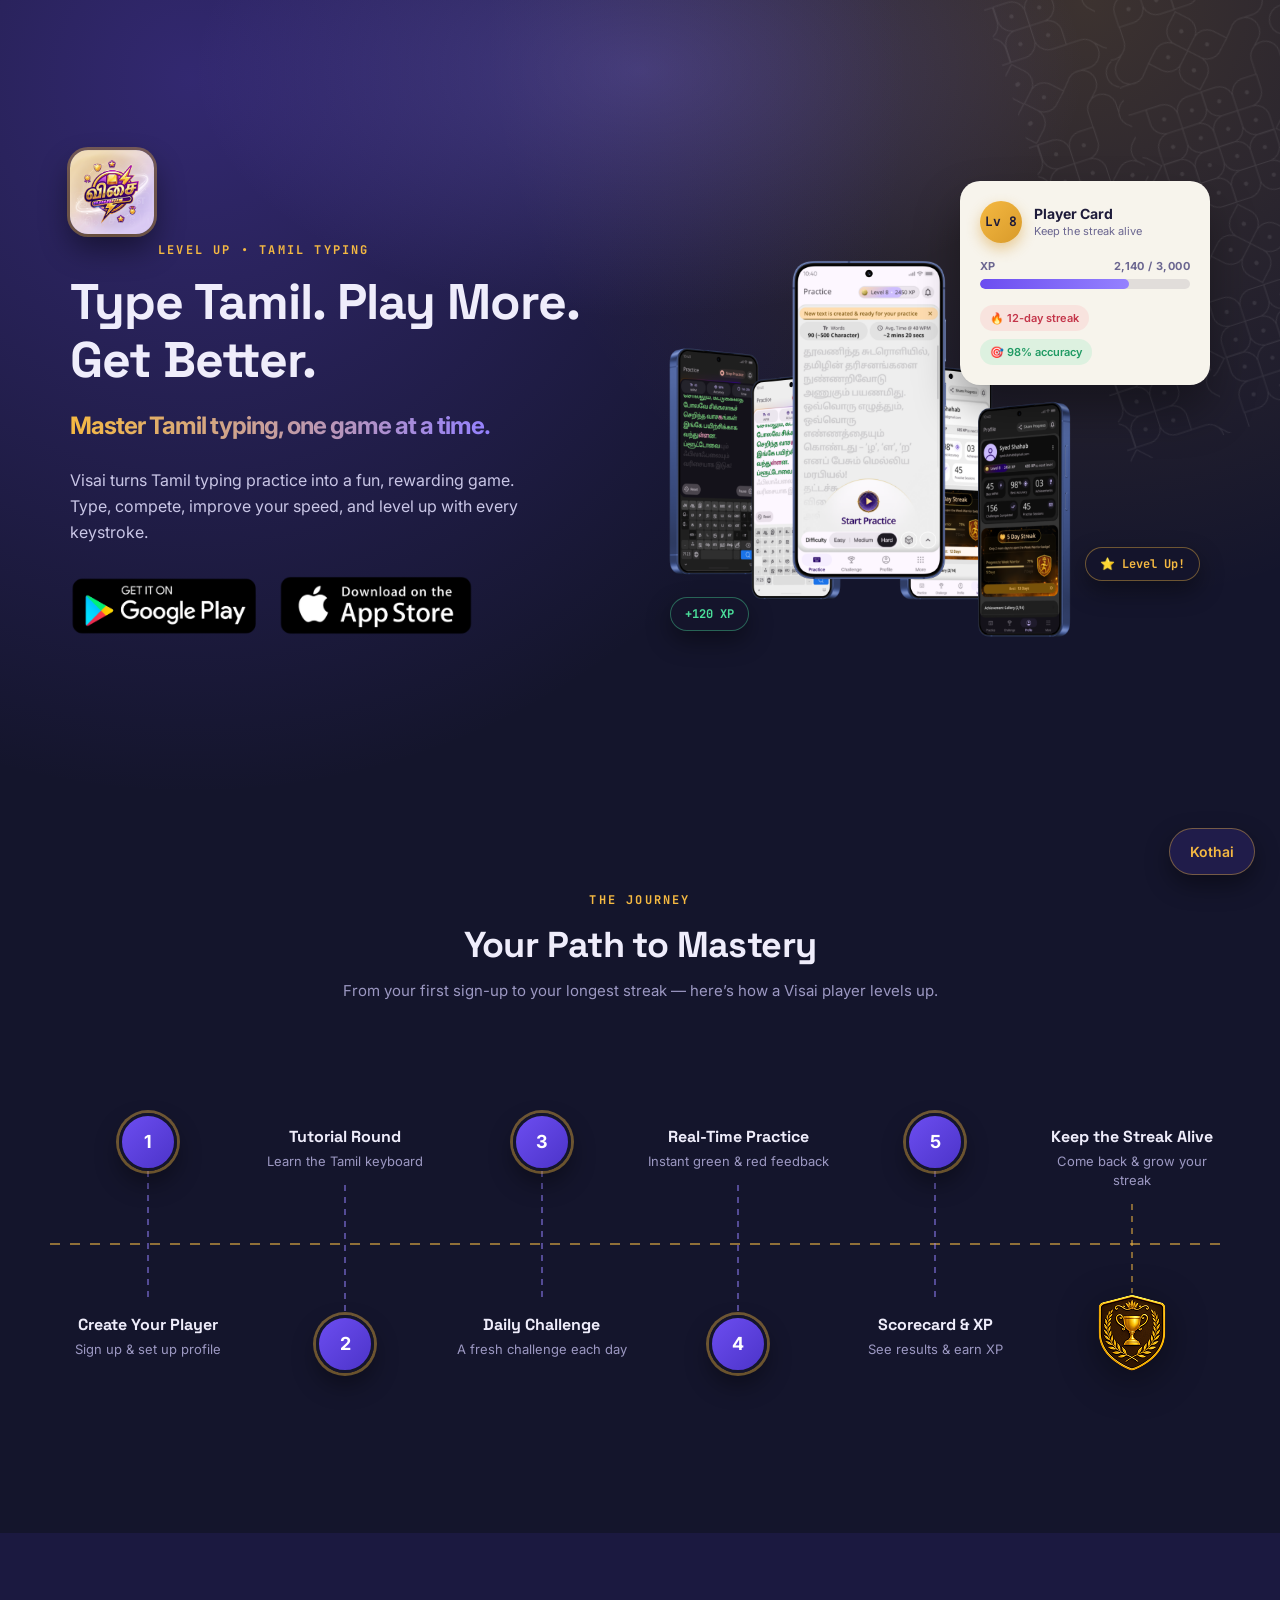
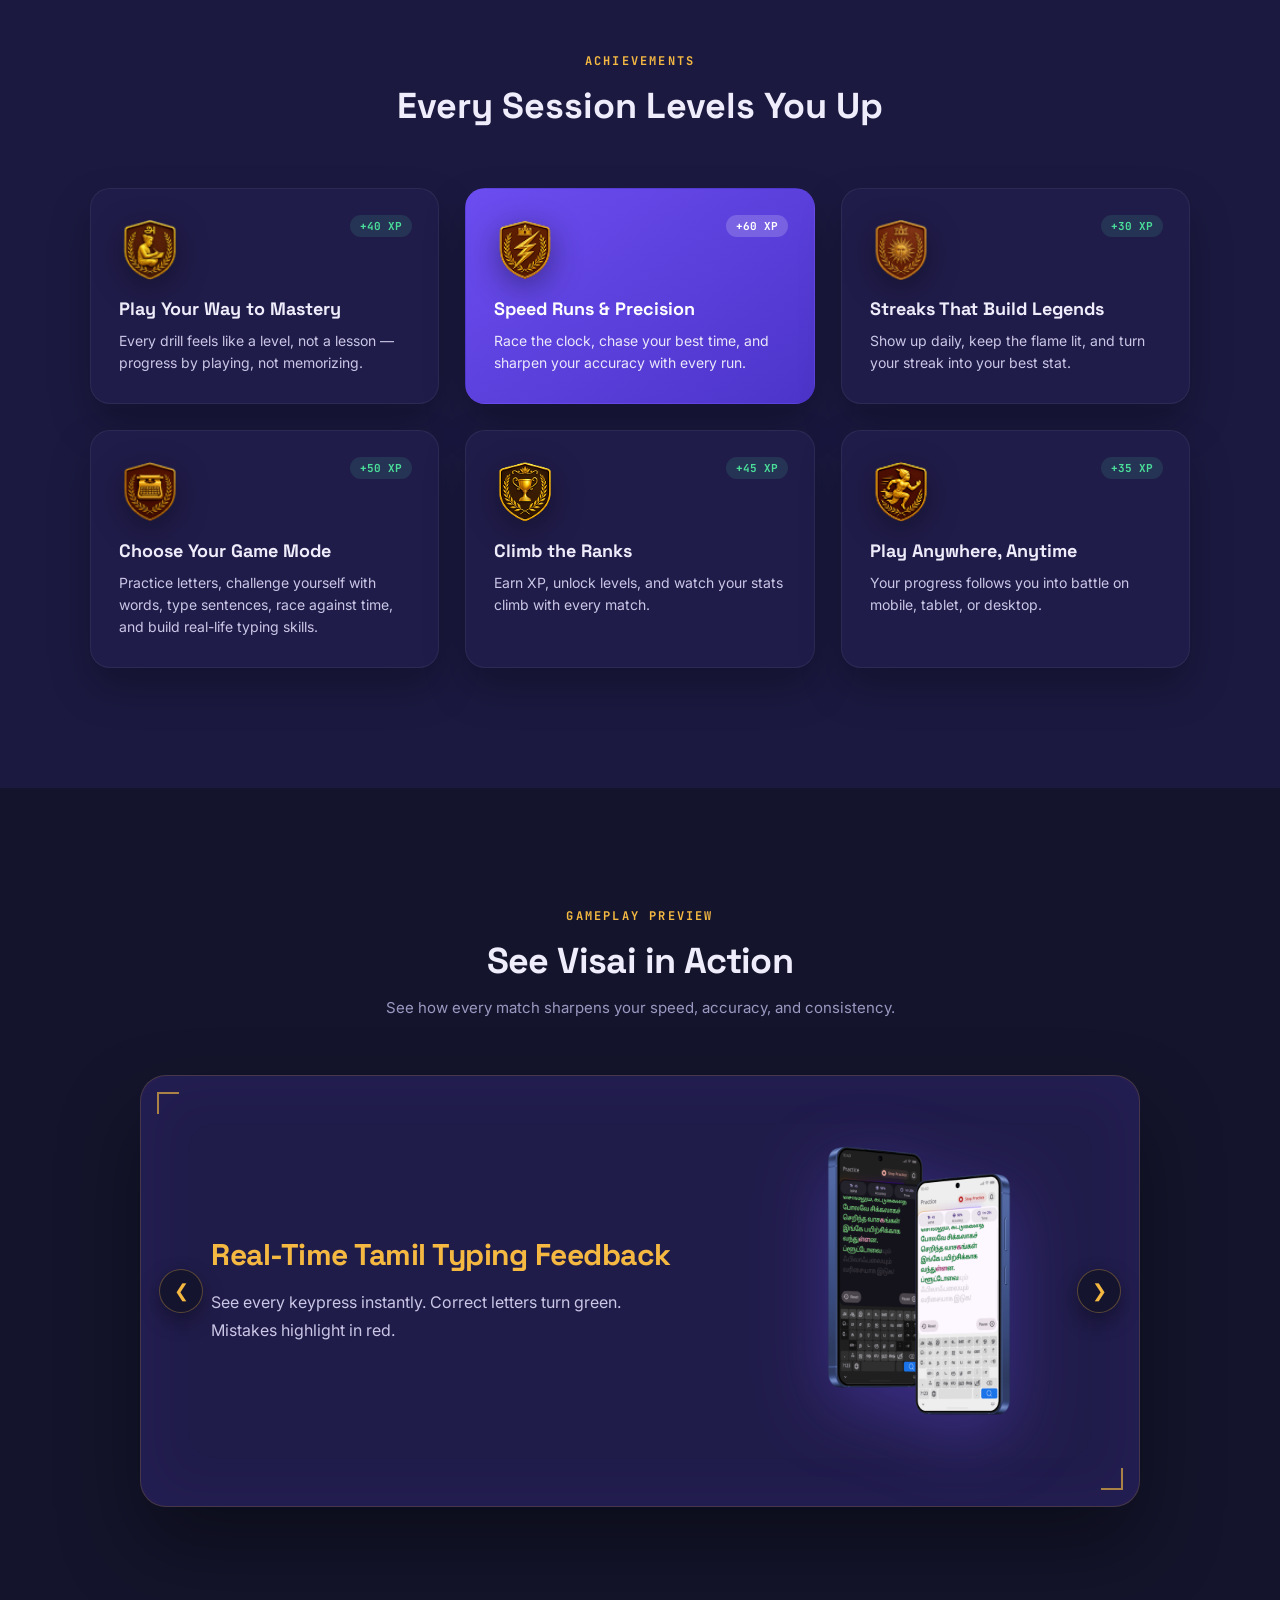
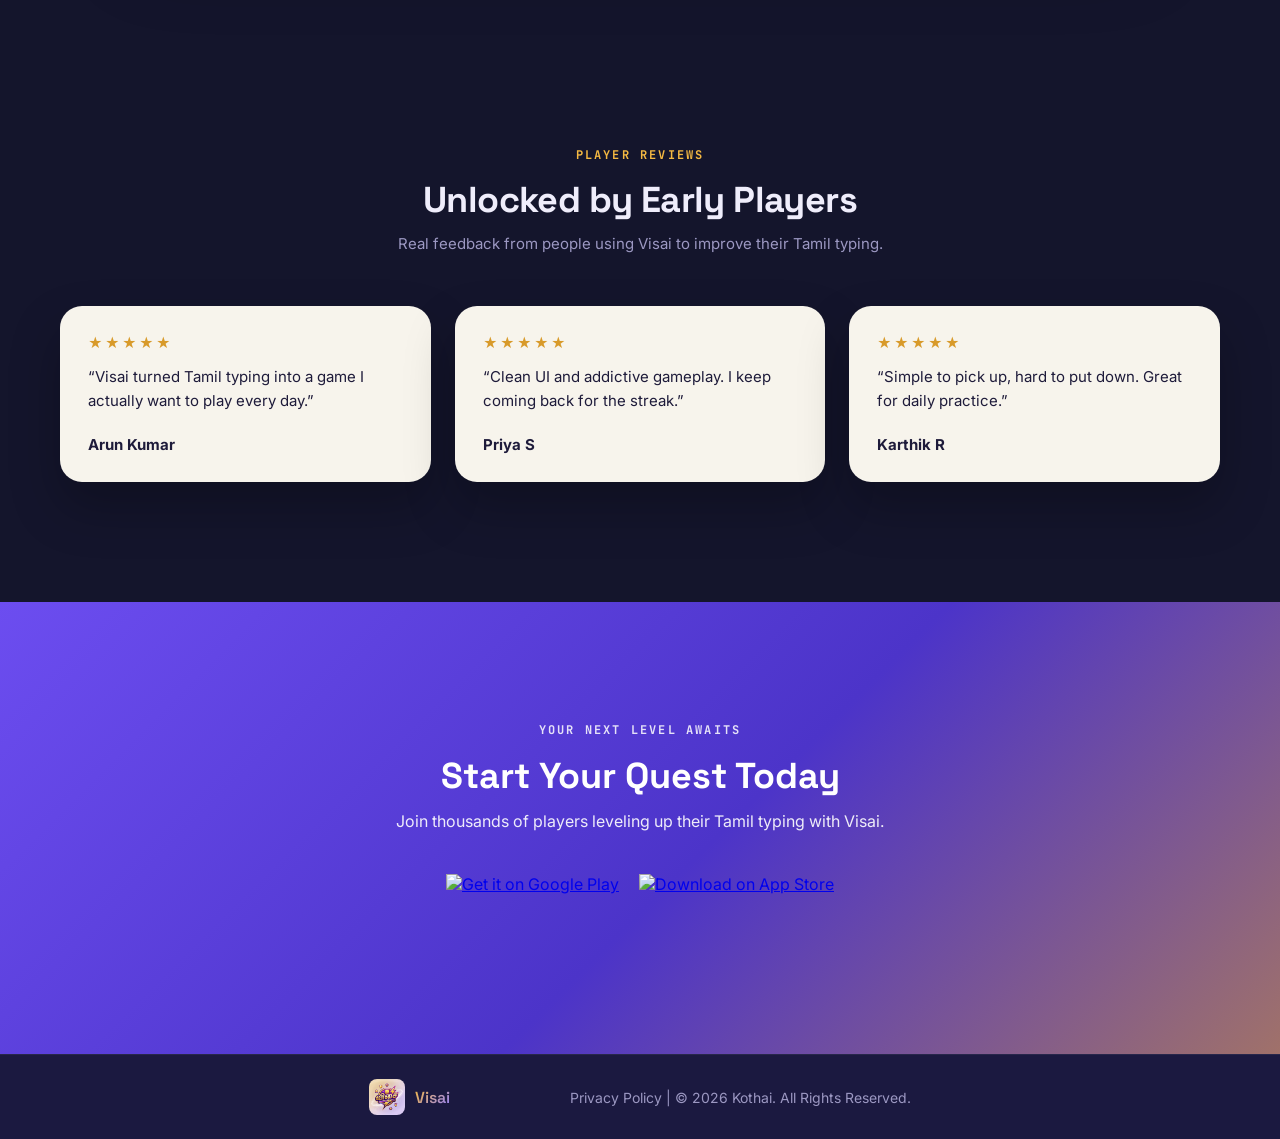
==== commit 24523b41: "app icons updated" ====
--- a/index.html
+++ b/index.html
@@ -21,11 +21,11 @@
 
   <div class="store-buttons small">
     <a href="https://play.google.com/store/apps/details?id=org.dckap.visai&pcampaignid=web_share">
-      <img src="play-store.svg" alt="Get it on Google Play">
+      <img src="play.png" alt="Get it on Google Play">
     </a>
 
     <a href="https://apps.apple.com/in/app/visai-app/id6759800070">
-      <img src="app-store.svg" alt="Download on App Store">
+      <img src="app.png" alt="Download on App Store">
     </a>
   </div>
 </nav>
@@ -41,26 +41,26 @@
     <div class="hero-left">
       <img src="logo.png" class="hero-logo"/>
 
-      <span class="section-eyebrow">TAMIL TYPING &bull; LEVEL UP</span>
+      <span class="section-eyebrow">LEVEL UP &bull; TAMIL TYPING</span>
 
       <h1 class="hero-title">
-        Tamil Typing Has Never Been This Fun.
+        Type Tamil. Play More. Get Better.
         <br />
-        <span>with real-time feedback</span>
+        <span>Master Tamil typing, one game at a time.</span>
       </h1>
 
       <p>
-        Visai helps you build Tamil typing confidence through fun challenges, daily practice, and game-based learning that makes every session rewarding.
+        Visai turns Tamil typing practice into a fun, rewarding game. Type, compete, improve your speed, and level up with every keystroke.
       </p>
 
       <!-- BUTTONS -->
       <div class="store-buttons large">
         <a href="https://play.google.com/store/apps/details?id=org.dckap.visai&pcampaignid=web_share">
-          <img src="play-store.svg" alt="Get it on Google Play">
+          <img src="play.png" alt="Get it on Google Play">
         </a>
 
         <a href="https://apps.apple.com/in/app/visai-app/id6759800070">
-          <img src="app-store.svg" alt="Download on App Store">
+          <img src="app.png" alt="Download on App Store">
         </a>
       </div>
 
@@ -75,7 +75,7 @@
         </div>
         <div class="hero-stat">
           <span class="hero-stat-num">4.8&#9733;</span>
-          <span class="hero-stat-label">App Rating</span>
+          <span class="hero-stat-label">Player Rating</span>
         </div>
       </div> -->
     </div>
@@ -87,7 +87,7 @@
         <div class="player-card-top">
           <div class="level-badge">Lv 8</div>
           <div class="player-card-title">
-            <strong>Your Progress</strong>
+            <strong>Player Card</strong>
             <span>Keep the streak alive</span>
           </div>
         </div>
@@ -109,7 +109,7 @@
 
       <img src="s-1.png" class="phone p1"/>
       <img src="s-2.png" class="phone p2"/>
-      <img src="s-3.png" class="phone p3"/>
+      <img src="s-5.png" class="phone p3"/>
 
       <span class="floating-badge badge-1">&#11088; Level Up!</span>
       <span class="floating-badge badge-2">+120 XP</span>
@@ -130,60 +130,60 @@
 
   <div class="roadmap">
 
-    <div class="roadmap-line"></div>
-
-    <div class="roadmap-step left">
-      <div class="roadmap-content">
-        <span class="stage-tag">STAGE 01</span>
+    <div class="roadmap-rail"></div>
+
+    <div class="roadmap-col up">
+      <div class="roadmap-node"><span>1</span></div>
+      <div class="roadmap-connector"></div>
+      <div class="roadmap-caption">
         <h3>Create Your Player</h3>
-        <p>Sign up in seconds and set up your profile to start tracking progress.</p>
-      </div>
-      <div class="roadmap-node"><span>1</span></div>
-    </div>
-
-    <div class="roadmap-step right">
-      <div class="roadmap-content">
-        <span class="stage-tag">STAGE 02</span>
-        <h3>Quick Onboarding</h3>
-        <p>A fast walkthrough gets you comfortable with the Tamil keyboard before you dive in.</p>
-      </div>
+        <p>Sign up &amp; set up profile</p>
+      </div>
+    </div>
+
+    <div class="roadmap-col down">
+      <div class="roadmap-caption">
+        <h3>Tutorial Round</h3>
+        <p>Learn the Tamil keyboard</p>
+      </div>
+      <div class="roadmap-connector"></div>
       <div class="roadmap-node"><span>2</span></div>
     </div>
 
-    <div class="roadmap-step left">
-      <div class="roadmap-content">
-        <span class="stage-tag">STAGE 03</span>
+    <div class="roadmap-col up">
+      <div class="roadmap-node"><span>3</span></div>
+      <div class="roadmap-connector"></div>
+      <div class="roadmap-caption">
         <h3>Daily Challenge</h3>
-        <p>A fresh typing challenge unlocks every day, ready the moment you open the app.</p>
-      </div>
-      <div class="roadmap-node"><span>3</span></div>
-    </div>
-
-    <div class="roadmap-step right">
-      <div class="roadmap-content">
-        <span class="stage-tag">STAGE 04</span>
+        <p>A fresh challenge each day</p>
+      </div>
+    </div>
+
+    <div class="roadmap-col down">
+      <div class="roadmap-caption">
         <h3>Real-Time Practice</h3>
-        <p>Type and get instant feedback &mdash; correct letters turn green, mistakes turn red.</p>
-      </div>
+        <p>Instant green &amp; red feedback</p>
+      </div>
+      <div class="roadmap-connector"></div>
       <div class="roadmap-node"><span>4</span></div>
     </div>
 
-    <div class="roadmap-step left">
-      <div class="roadmap-content">
-        <span class="stage-tag">STAGE 05</span>
-        <h3>Scorecard & XP</h3>
-        <p>Finish a paragraph and see your results &mdash; XP earned, accuracy, and speed.</p>
-      </div>
+    <div class="roadmap-col up">
       <div class="roadmap-node"><span>5</span></div>
-    </div>
-
-    <div class="roadmap-step right final">
-      <div class="roadmap-content">
-        <span class="stage-tag">STAGE 06</span>
+      <div class="roadmap-connector"></div>
+      <div class="roadmap-caption">
+        <h3>Scorecard &amp; XP</h3>
+        <p>See results &amp; earn XP</p>
+      </div>
+    </div>
+
+    <div class="roadmap-col down final">
+      <div class="roadmap-caption">
         <h3>Keep the Streak Alive</h3>
-        <p>Come back tomorrow, complete the next challenge, and watch your streak grow.</p>
-      </div>
-      <div class="roadmap-node"><span>&#128293;</span></div>
+        <p>Come back &amp; grow your streak</p>
+      </div>
+      <div class="roadmap-connector"></div>
+      <div class="roadmap-node final-badge"><img src="trophy-badge.png" alt="Streak trophy badge"/></div>
     </div>
 
   </div>
@@ -198,51 +198,53 @@
   <div class="why-grid">
 
     <div class="why-card">
-      <div class="badge-ring"><div class="icon">&#127918;</div></div>
+      <div class="badge-ring"><img src="badge-learning.png" alt="Learning badge" /></div>
       <span class="xp-tag">+40 XP</span>
-      <h3>Gamified Learning Experience</h3>
-      <p>Turn practice into play with levels, rewards, and challenges.</p>
+      <h3>Play Your Way to Mastery</h3>
+      <p>Every drill feels like a level, not a lesson &mdash; progress by playing, not memorizing.</p>
     </div>
 
     <div class="why-card highlight">
-      <div class="badge-ring"><div class="icon">&#9889;</div></div>
+      <div class="badge-ring"><img src="badge-speed.png" alt="Speed badge" /></div>
       <span class="xp-tag">+60 XP</span>
-      <h3>Speed & Accuracy Training</h3>
-      <p>Improve your typing pace while reducing mistakes with targeted exercises.</p>
+      <h3>Speed Runs & Precision</h3>
+      <p>Race the clock, chase your best time, and sharpen your accuracy with every run.</p>
     </div>
 
     <div class="why-card">
-      <div class="badge-ring"><div class="icon">&#128293;</div></div>
+      <div class="badge-ring"><img src="badge-streak.png" alt="Streak badge" /></div>
       <span class="xp-tag">+30 XP</span>
-      <h3>Daily Streaks & Habit Building</h3>
-      <p>Stay consistent with streak rewards that encourage daily practice.</p>
+      <h3>Streaks That Build Legends</h3>
+      <p>Show up daily, keep the flame lit, and turn your streak into your best stat.</p>
     </div>
 
     <div class="why-card">
-      <div class="badge-ring"><div class="icon">&#129504;</div></div>
+      <div class="badge-ring"><img src="badge-practice.png" alt="Practice modes badge" /></div>
       <span class="xp-tag">+50 XP</span>
-      <h3>Smart Practice Modes</h3>
-      <ul>
+      <h3>Choose Your Game Mode</h3>
+      <p>
+Practice letters, challenge yourself with words, type sentences, race against time, and build real-life typing skills.      </p>
+      <!-- <ul>
         <li>Letter drills</li>
         <li>Word challenges</li>
         <li>Sentence typing</li>
         <li>Timed rounds</li>
         <li>Real-life practice</li>
-      </ul>
+      </ul> -->
     </div>
 
     <div class="why-card">
-      <div class="badge-ring"><div class="icon">&#128200;</div></div>
+      <div class="badge-ring"><img src="trophy-badge.png" alt="Trophy badge" /></div>
       <span class="xp-tag">+45 XP</span>
-      <h3>XP, Levels & Progress Tracking</h3>
-      <p>Track your improvement with XP, milestones, and visual progress.</p>
+      <h3>Climb the Ranks</h3>
+      <p>Earn XP, unlock levels, and watch your stats climb with every match.</p>
     </div>
 
     <div class="why-card">
-      <div class="badge-ring"><div class="icon">&#127760;</div></div>
+      <div class="badge-ring"><img src="badge-devices.png" alt="Cross-device badge" /></div>
       <span class="xp-tag">+35 XP</span>
-      <h3>Works Across Devices</h3>
-      <p>Practice seamlessly on mobile, tablet, or desktop anytime.</p>
+      <h3>Play Anywhere, Anytime</h3>
+      <p>Your progress follows you into battle on mobile, tablet, or desktop.</p>
     </div>
 
   </div>
@@ -251,11 +253,11 @@
 
 <section class="visai-demo">
 
-  <span class="section-eyebrow center">PREVIEW</span>
+  <span class="section-eyebrow center">GAMEPLAY PREVIEW</span>
   <h2>See Visai in Action</h2>
 
   <p class="subheading">
-    Experience how Visai helps you improve typing speed,
+    See how every match sharpens your speed,
     accuracy, and consistency.
   </p>
 
@@ -276,8 +278,8 @@
         <div class="content">
 
           <div class="text">
-            <span class="stage-tag">STAGE 01</span>
-            <h3>Real-Time Tamil Typing Feedback</h3>
+            <!-- <span class="stage-tag">STAGE 01</span> -->
+            <h3 class="card-head">Real-Time Tamil Typing Feedback</h3>
 
             <p>
               See every keypress instantly.
@@ -301,8 +303,8 @@
         <div class="content">
 
           <div class="text">
-            <span class="stage-tag">STAGE 02</span>
-            <h3>Practice at Your Own Pace</h3>
+            <!-- <span class="stage-tag">STAGE 02</span> -->
+            <h3 class="card-head">Level Up at Your Own Pace</h3>
 
             <p>
               Structured practice designed
@@ -325,8 +327,8 @@
         <div class="content">
 
           <div class="text">
-            <span class="stage-tag">STAGE 03</span>
-            <h3>Earn Badges. Build Streaks.</h3>
+            <!-- <span class="stage-tag">STAGE 03</span> -->
+            <h3 class="card-head">Earn Badges. Build Streaks.</h3>
 
             <p>
               Track your progress, unlock achievements,
@@ -349,8 +351,8 @@
         <div class="content">
 
           <div class="text">
-            <span class="stage-tag">STAGE 04</span>
-            <h3>A New Challenge Every Day</h3>
+            <!-- <span class="stage-tag">STAGE 04</span> -->
+            <h3 class="card-head">A New Challenge Every Day</h3>
 
             <p>
               Daily goals designed to sharpen
@@ -373,8 +375,8 @@
         <div class="content">
 
           <div class="text">
-            <span class="stage-tag">STAGE 05</span>
-            <h3>See Your Growth Clearly</h3>
+            <!-- <span class="stage-tag">STAGE 05</span> -->
+            <h3 class="card-head">Track Every Level-Up</h3>
 
             <p>
               Understand your progress with
@@ -416,7 +418,7 @@
     <div class="card">
       <div class="stars">&#9733;&#9733;&#9733;&#9733;&#9733;</div>
       <p>
-        &ldquo;Visai made Tamil typing so easy! I improved within days.&rdquo;
+        &ldquo;Visai turned Tamil typing into a game I actually want to play every day.&rdquo;
       </p>
       <h4>Arun Kumar</h4>
     </div>
@@ -424,7 +426,7 @@
     <div class="card">
       <div class="stars">&#9733;&#9733;&#9733;&#9733;&#9733;</div>
       <p>
-        &ldquo;Clean UI and very easy to use. Smooth experience overall.&rdquo;
+        &ldquo;Clean UI and addictive gameplay. I keep coming back for the streak.&rdquo;
       </p>
       <h4>Priya S</h4>
     </div>
@@ -432,7 +434,7 @@
     <div class="card">
       <div class="stars">&#9733;&#9733;&#9733;&#9733;&#9733;</div>
       <p>
-        &ldquo;Simple and effective. Great for daily practice.&rdquo;
+        &ldquo;Simple to pick up, hard to put down. Great for daily practice.&rdquo;
       </p>
       <h4>Karthik R</h4>
     </div>
@@ -445,7 +447,7 @@
 
   <span class="section-eyebrow center light">YOUR NEXT LEVEL AWAITS</span>
   <h2>Start Your Quest Today</h2>
-  <p>Join thousands of learners improving their typing speed with Visai.</p>
+  <p>Join thousands of players leveling up their Tamil typing with Visai.</p>
 
   <div class="store-buttons large">
     <a href="https://play.google.com/store/apps/details?id=org.dckap.visai&pcampaignid=web_share">
@@ -558,9 +560,9 @@
   // ROADMAP STEP POP-IN ON SCROLL
   // ---------------------------------
   (function () {
-    const steps = document.querySelectorAll(".roadmap-step");
-    const line = document.querySelector(".roadmap-line");
-    if (!steps.length) return;
+    const cols = document.querySelectorAll(".roadmap-col");
+    const rail = document.querySelector(".roadmap-rail");
+    if (!cols.length) return;
 
     const observer = new IntersectionObserver((entries) => {
       entries.forEach((entry) => {
@@ -569,20 +571,23 @@
           observer.unobserve(entry.target);
         }
       });
-    }, { threshold: 0.35 });
-
-    steps.forEach((step) => observer.observe(step));
-
-    if (line) {
-      const lineObserver = new IntersectionObserver((entries) => {
+    }, { threshold: 0.3 });
+
+    cols.forEach((col, i) => {
+      col.style.transitionDelay = i * 90 + "ms";
+      observer.observe(col);
+    });
+
+    if (rail) {
+      const railObserver = new IntersectionObserver((entries) => {
         entries.forEach((entry) => {
           if (entry.isIntersecting) {
-            line.classList.add("in-view");
-            lineObserver.unobserve(line);
+            rail.classList.add("in-view");
+            railObserver.unobserve(rail);
           }
         });
       }, { threshold: 0.1 });
-      lineObserver.observe(line);
+      railObserver.observe(rail);
     }
   })();
 
--- a/style.css
+++ b/style.css
@@ -58,6 +58,8 @@
 }
 
 body {
+  position: relative;
+
   background: var(--bg-deep);
   color: var(--ink);
   font-family: var(--font-body);
@@ -218,13 +220,13 @@
 
 .store-buttons img {
   width: auto;
-  height: auto;
-
-  object-fit: contain;
-
-  border-radius: 12px;
-
-  filter: drop-shadow(0 10px 20px rgba(0, 0, 0, 0.35));
+  height: 400px;
+
+  /* object-fit: contain; */
+
+  /* border-radius: 12px; */
+
+  /* filter: drop-shadow(0 10px 20px rgba(0, 0, 0, 0.35)); */
 }
 
 .store-buttons.small img {
@@ -251,6 +253,31 @@
     radial-gradient(circle at 15% 10%, rgba(108, 77, 240, 0.35), transparent 55%),
     radial-gradient(circle at 85% 0%, rgba(245, 185, 66, 0.18), transparent 45%),
     var(--bg-deep);
+}
+
+.hero::before {
+  content: "";
+
+  position: absolute;
+
+  top: -140px;
+  right: -160px;
+
+  width: 480px;
+  height: 480px;
+
+  background-image: url('bg-pattern.png');
+  background-repeat: repeat;
+  background-position: top right;
+
+  transform: rotate(-18deg);
+  transform-origin: top right;
+
+  opacity: 0.09;
+
+  pointer-events: none;
+
+  z-index: 0;
 }
 
 .hero-glow {
@@ -338,6 +365,7 @@
     var(--gold),
     var(--violet-light)
   );
+  font-size: 24px;
 
   background-clip: text;
   -webkit-background-clip: text;
@@ -563,9 +591,9 @@
 
   border-radius: 22px;
 
-  box-shadow:
+  /* box-shadow:
     0 25px 50px rgba(0, 0, 0, 0.5),
-    0 0 0 6px rgba(255, 255, 255, 0.04);
+    0 0 0 6px rgba(255, 255, 255, 0.04); */
 }
 
 .p1 {
@@ -649,6 +677,226 @@
 
 
 /* =========================================================
+   5B. JOURNEY — ROADMAP (horizontal zigzag track)
+========================================================= */
+
+.journey {
+  padding: 100px 20px 110px;
+
+  text-align: center;
+
+  background: var(--bg-deep);
+}
+
+.journey-title {
+  margin-bottom: 12px;
+
+  font-size: 36px;
+  font-weight: 700;
+
+  line-height: 1.2;
+
+  letter-spacing: -0.6px;
+
+  color: var(--ink);
+}
+
+.journey .subheading {
+  margin-bottom: 60px;
+}
+
+
+/* TRACK */
+
+.roadmap {
+  position: relative;
+
+  width: 100%;
+  max-width: 1180px;
+
+  height: 360px;
+
+  margin: 0 auto;
+
+  display: flex;
+  align-items: stretch;
+}
+
+.roadmap-rail {
+  position: absolute;
+
+  top: 50%;
+  left: 0;
+  right: 0;
+
+  height: 2px;
+
+  transform: scaleX(0);
+  transform-origin: left;
+
+  background: repeating-linear-gradient(
+    to right,
+    var(--gold) 0,
+    var(--gold) 10px,
+    transparent 10px,
+    transparent 20px
+  );
+
+  opacity: 0.55;
+
+  z-index: 0;
+
+  transition: transform 1.2s cubic-bezier(0.22, 1, 0.36, 1);
+}
+
+.roadmap-rail.in-view {
+  transform: scaleX(1);
+}
+
+
+/* COLUMN */
+
+.roadmap-col {
+  position: relative;
+
+  flex: 1;
+
+  display: flex;
+  flex-direction: column;
+  align-items: center;
+
+  padding: 50px 0;
+
+  opacity: 0;
+  transform: translateY(14px);
+
+  transition:
+    opacity 0.5s ease,
+    transform 0.5s ease;
+}
+
+.roadmap-col.in-view {
+  opacity: 1;
+  transform: translateY(0);
+}
+
+
+/* CAPTION */
+
+.roadmap-caption {
+  max-width: 184px;
+
+  margin: 14px 0;
+
+  text-align: center;
+}
+
+.roadmap-caption h3 {
+  margin-bottom: 5px;
+
+  font-size: 16px;
+  font-weight: 700;
+
+  line-height: 1.28;
+
+  color: var(--ink);
+}
+
+.roadmap-caption p {
+  font-size: 13px;
+
+  line-height: 1.45;
+
+  color: var(--muted);
+}
+
+
+/* NODE */
+
+.roadmap-node {
+  flex-shrink: 0;
+
+  width: 58px;
+  height: 58px;
+
+  display: flex;
+  align-items: center;
+  justify-content: center;
+
+  border-radius: 50%;
+
+  background: linear-gradient(135deg, var(--violet), #4C34C9);
+
+  border: 3px solid var(--bg-deep);
+
+  box-shadow:
+    0 0 0 3px rgba(245, 185, 66, 0.4),
+    0 12px 24px rgba(0, 0, 0, 0.4);
+
+  color: #fff;
+
+  font-family: var(--font-mono);
+  font-size: 18px;
+  font-weight: 700;
+
+  z-index: 2;
+}
+
+.roadmap-col.final .roadmap-node {
+  background: transparent;
+
+  border: none;
+
+  box-shadow: none;
+
+  width: 80px;
+  height: 80px;
+}
+
+.roadmap-node.final-badge img {
+  width: 100%;
+  height: 100%;
+
+  object-fit: contain;
+
+  filter: drop-shadow(0 10px 20px rgba(0, 0, 0, 0.45));
+
+  animation: badgePulse 3.4s ease-in-out infinite;
+}
+
+
+/* CONNECTOR (node to rail) */
+
+.roadmap-connector {
+  width: 2px;
+  flex: 1;
+
+  min-height: 30px;
+
+
+  background: repeating-linear-gradient(
+    to bottom,
+    var(--violet-light) 0,
+    var(--violet-light) 6px,
+    transparent 6px,
+    transparent 12px
+  );
+
+  opacity: 0.5;
+}
+
+.roadmap-col.final .roadmap-connector {
+  background: repeating-linear-gradient(
+    to bottom,
+    var(--gold) 0,
+    var(--gold) 6px,
+    transparent 6px,
+    transparent 12px
+  );
+}
+
+
+/* =========================================================
    6. WHY VISAI — ACHIEVEMENTS
 ========================================================= */
 
@@ -724,27 +972,32 @@
 }
 
 
-/* BADGE RING (icon) */
+/* BADGE (icon) */
 
 .badge-ring {
   display: flex;
   align-items: center;
   justify-content: center;
 
-  width: 56px;
-  height: 56px;
+  width: 62px;
+  height: 62px;
 
   margin-bottom: 16px;
-
-  border-radius: 50%;
-
-  background: rgba(245, 185, 66, 0.1);
-
-  border: 2px solid rgba(245, 185, 66, 0.45);
-}
-
-.why-card .icon {
-  font-size: 24px;
+}
+
+.badge-ring img {
+  width: 100%;
+  height: 100%;
+
+  object-fit: contain;
+
+  filter: drop-shadow(0 8px 16px rgba(0, 0, 0, 0.4));
+
+  transition: transform 0.3s ease;
+}
+
+.why-card:hover .badge-ring img {
+  transform: translateY(-3px) scale(1.04);
 }
 
 
@@ -811,11 +1064,6 @@
   border-color: transparent;
 }
 
-.why-card.highlight .badge-ring {
-  background: rgba(255, 255, 255, 0.14);
-  border-color: rgba(255, 255, 255, 0.5);
-}
-
 .why-card.highlight .xp-tag {
   background: rgba(255, 255, 255, 0.18);
   color: #fff;
@@ -971,7 +1219,9 @@
 
   text-align: left;
 }
-
+.text .card-head{
+color: var(--gold);
+}
 .stage-tag {
   display: block;
 
@@ -1456,6 +1706,44 @@
     top: 160px;
   }
 
+  /* JOURNEY */
+
+  .journey {
+    padding: 90px 20px 100px;
+  }
+
+  .journey .subheading {
+    margin-bottom: 55px;
+  }
+
+  .roadmap {
+    height: 320px;
+  }
+
+  .roadmap-node {
+    width: 50px;
+    height: 50px;
+
+    font-size: 15px;
+  }
+
+  .roadmap-col.final .roadmap-node {
+    width: 66px;
+    height: 66px;
+  }
+
+  .roadmap-caption {
+    max-width: 150px;
+  }
+
+  .roadmap-caption h3 {
+    font-size: 14px;
+  }
+
+  .roadmap-caption p {
+    font-size: 12px;
+  }
+
   /* WHY */
 
   .why-grid {
@@ -1523,6 +1811,14 @@
     padding: 105px 20px 60px;
   }
 
+  .hero::before {
+    top: -70px;
+    right: -90px;
+
+    width: 280px;
+    height: 280px;
+  }
+
   .hero-container {
     display: flex;
 
@@ -1636,6 +1932,110 @@
   .floating-badge {
     font-size: 11px;
     padding: 6px 11px;
+  }
+
+
+  /* JOURNEY */
+
+  .journey {
+    padding: 70px 20px 80px;
+  }
+
+  .journey-title {
+    font-size: 28px;
+  }
+
+  .journey .subheading {
+    margin-bottom: 40px;
+
+    font-size: 14px;
+  }
+
+  .roadmap {
+    height: auto;
+
+    flex-direction: column;
+    align-items: stretch;
+  }
+
+  .roadmap-rail {
+    top: 0;
+    bottom: 0;
+    left: 21px;
+    right: auto;
+
+    width: 2px;
+    height: auto;
+
+    transform: scaleY(0);
+    transform-origin: top;
+
+    background: repeating-linear-gradient(
+      to bottom,
+      var(--gold) 0,
+      var(--gold) 8px,
+      transparent 8px,
+      transparent 16px
+    );
+  }
+
+  .roadmap-rail.in-view {
+    transform: scaleY(1);
+  }
+
+  .roadmap-col {
+    flex-direction: row;
+
+    align-items: center;
+
+    gap: 14px;
+
+    margin-bottom: 24px;
+  }
+
+  .roadmap-col:last-child {
+    margin-bottom: 0;
+  }
+
+  .roadmap-col.up,
+  .roadmap-col.down {
+    justify-content: flex-start;
+  }
+
+  .roadmap-connector {
+    display: none;
+  }
+
+  .roadmap-node {
+    order: 1;
+
+    width: 42px;
+    height: 42px;
+
+    font-size: 13px;
+  }
+
+  .roadmap-col.final .roadmap-node {
+    width: 52px;
+    height: 52px;
+  }
+
+  .roadmap-caption {
+    order: 2;
+
+    max-width: none;
+
+    margin: 0 !important;
+
+    text-align: left;
+  }
+
+  .roadmap-caption h3 {
+    font-size: 14.5px;
+  }
+
+  .roadmap-caption p {
+    font-size: 12px;
   }
 
 
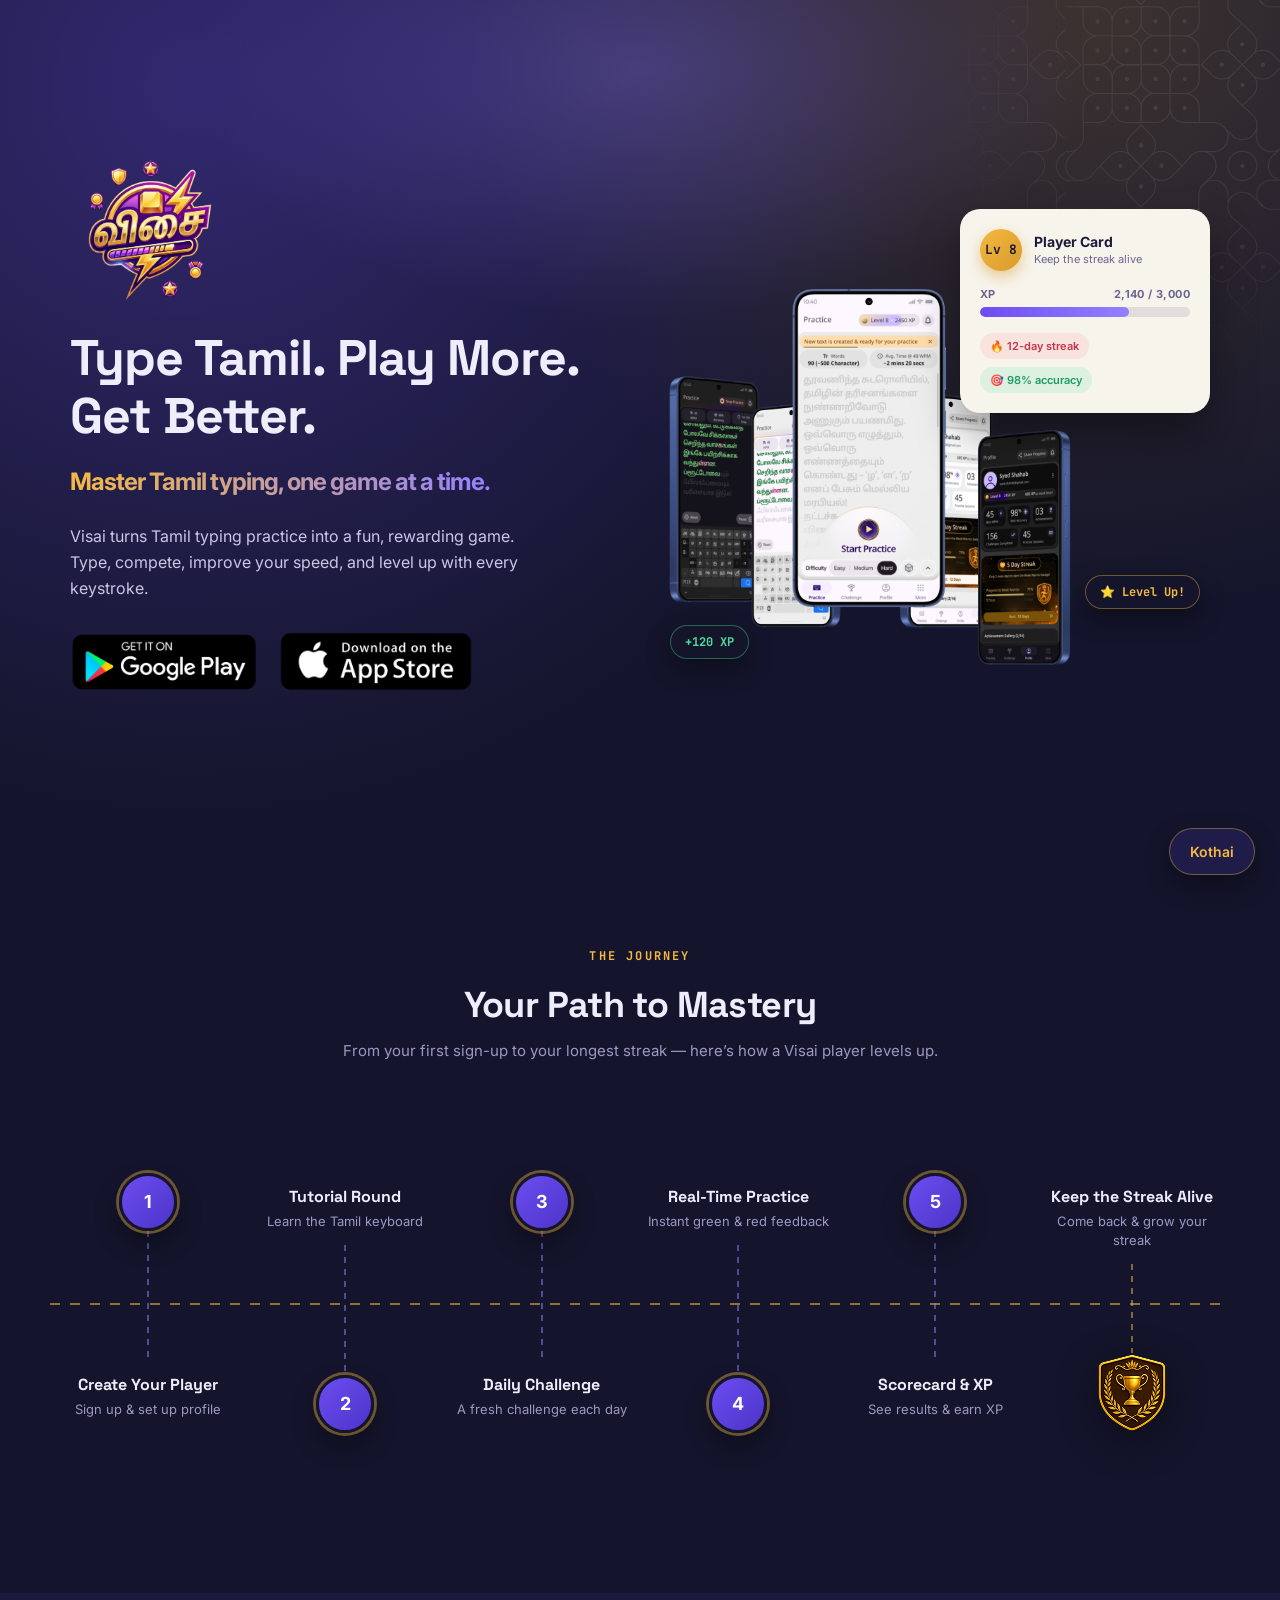
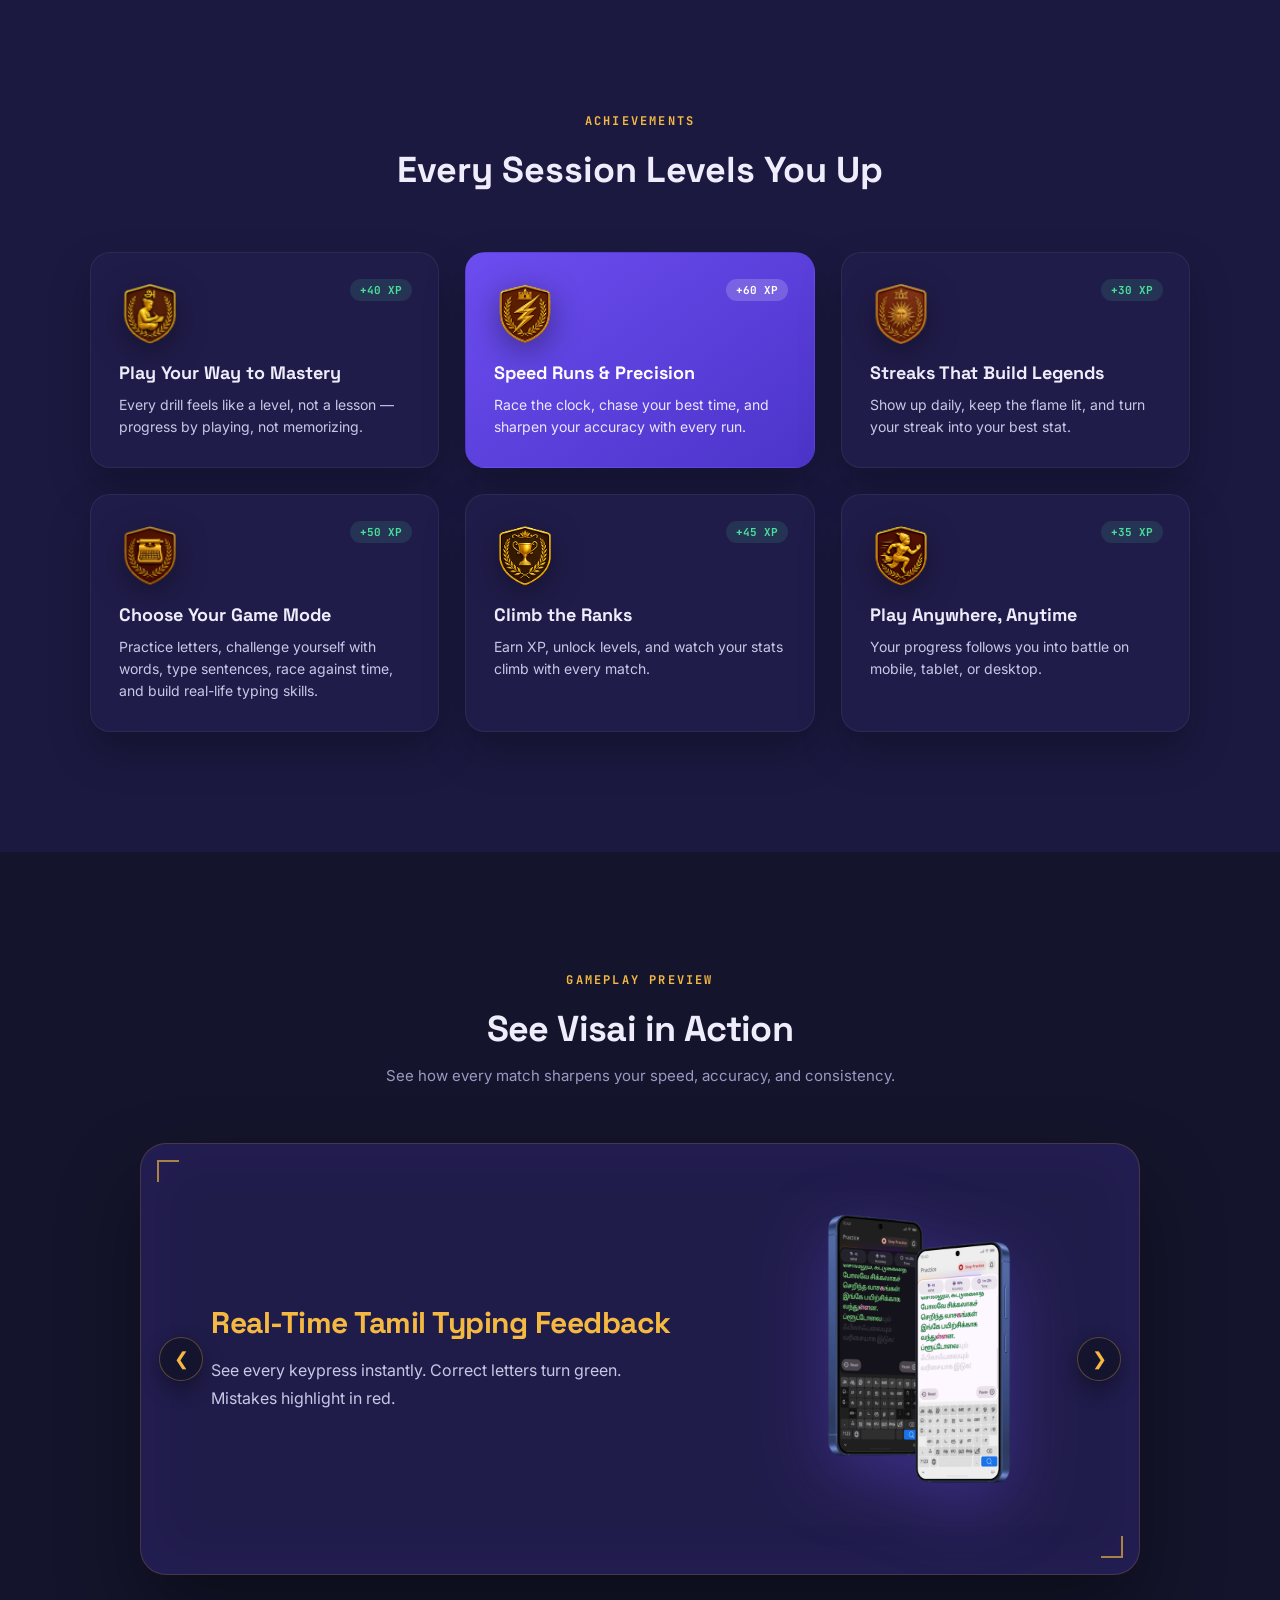
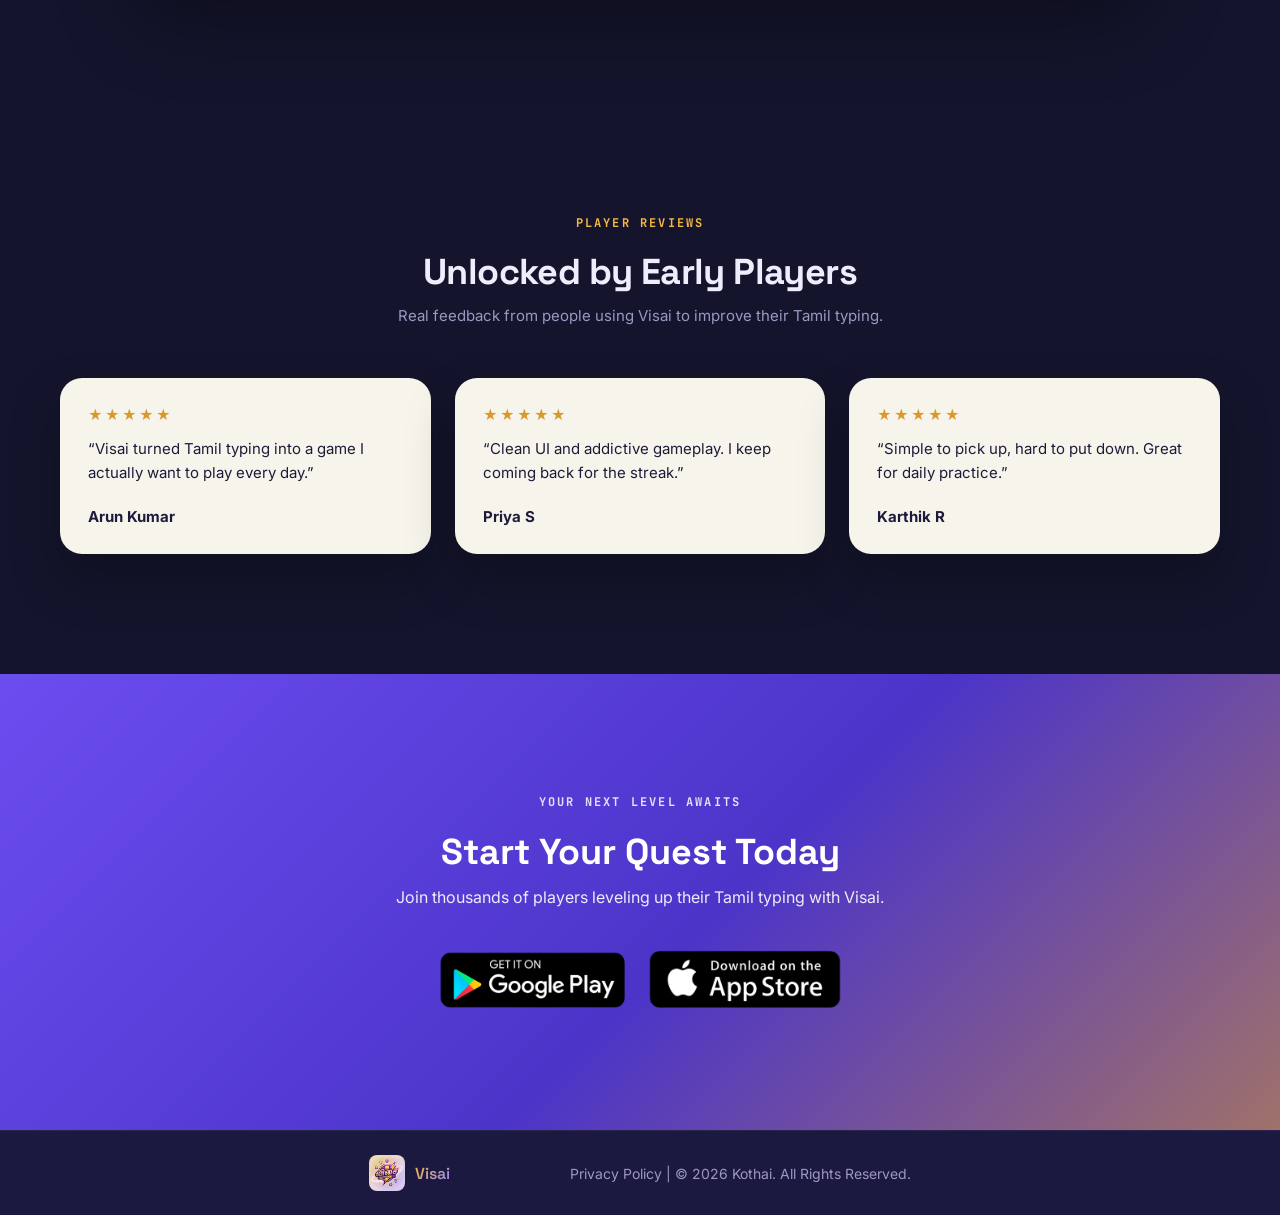
==== commit 48bc4c68: "logo bg removed" ====
--- a/index.html
+++ b/index.html
@@ -39,9 +39,9 @@
 
     <!-- LEFT -->
     <div class="hero-left">
-      <img src="logo.png" class="hero-logo"/>
-
-      <span class="section-eyebrow">LEVEL UP &bull; TAMIL TYPING</span>
+      <img src="logo-bg.png" class="hero-logo"/>
+
+      <!-- <span class="section-eyebrow lvl">LEVEL UP  TAMIL TYPING</span> -->
 
       <h1 class="hero-title">
         Type Tamil. Play More. Get Better.
@@ -451,11 +451,11 @@
 
   <div class="store-buttons large">
     <a href="https://play.google.com/store/apps/details?id=org.dckap.visai&pcampaignid=web_share">
-      <img src="play-store.svg" alt="Get it on Google Play">
+      <img src="play.png" alt="Get it on Google Play">
     </a>
 
     <a href="https://apps.apple.com/in/app/visai-app/id6759800070">
-      <img src="app-store.svg" alt="Download on App Store">
+      <img src="app.png" alt="Download on App Store">
     </a>
   </div>
 
--- a/style.css
+++ b/style.css
@@ -84,7 +84,8 @@
 .section-eyebrow {
   display: inline-block;
 
-  margin-bottom: 16px;
+  margin-bottom: 20px;
+  
 
   font-family: var(--font-mono);
   font-size: 12px;
@@ -269,12 +270,25 @@
   background-image: url('bg-pattern.png');
   background-repeat: repeat;
   background-position: top right;
-
-  transform: rotate(-18deg);
+  
+
+  /* transform: rotate(-18deg); */
   transform-origin: top right;
 
   opacity: 0.09;
-
+ /* Fade the edges radially */
+  -webkit-mask-image: radial-gradient(
+    circle,
+    black 20%,
+    rgba(0, 0, 0, 0.8) 45%,
+    transparent 75%
+  );
+  mask-image: radial-gradient(
+    circle,
+    black 20%,
+    rgba(0, 0, 0, 0.8) 45%,
+    transparent 75%
+  );
   pointer-events: none;
 
   z-index: 0;
@@ -321,18 +335,18 @@
 }
 
 .hero-logo {
-  width: 84px;
-  height: 84px;
+  width: 160px;
+  height: 160px;
 
   object-fit: cover;
 
-  margin-bottom: 20px;
-
-  border-radius: 18px;
-
-  box-shadow:
+  margin-bottom: 16px;
+
+  /* border-radius: 18px; */
+
+  /* box-shadow:
     0 0 0 3px rgba(245, 185, 66, 0.35),
-    0 15px 30px rgba(0, 0, 0, 0.45);
+    0 15px 30px rgba(0, 0, 0, 0.45); */
 
   transition:
     transform 0.3s ease,
@@ -1840,8 +1854,8 @@
   }
 
   .hero-logo {
-    width: 68px;
-    height: 68px;
+    width: 120px;
+    height: 120px;
 
     margin-bottom: 18px;
   }
@@ -2271,8 +2285,8 @@
   }
 
   .nav-logo {
-    width: 32px;
-    height: 32px;
+    width: 22px;
+    height: 22px;
   }
 
   .logo-text {
@@ -2287,8 +2301,8 @@
   }
 
   .hero-logo {
-    width: 60px;
-    height: 60px;
+    width: 80px;
+    height: 80px;
 
     margin-bottom: 16px;
   }
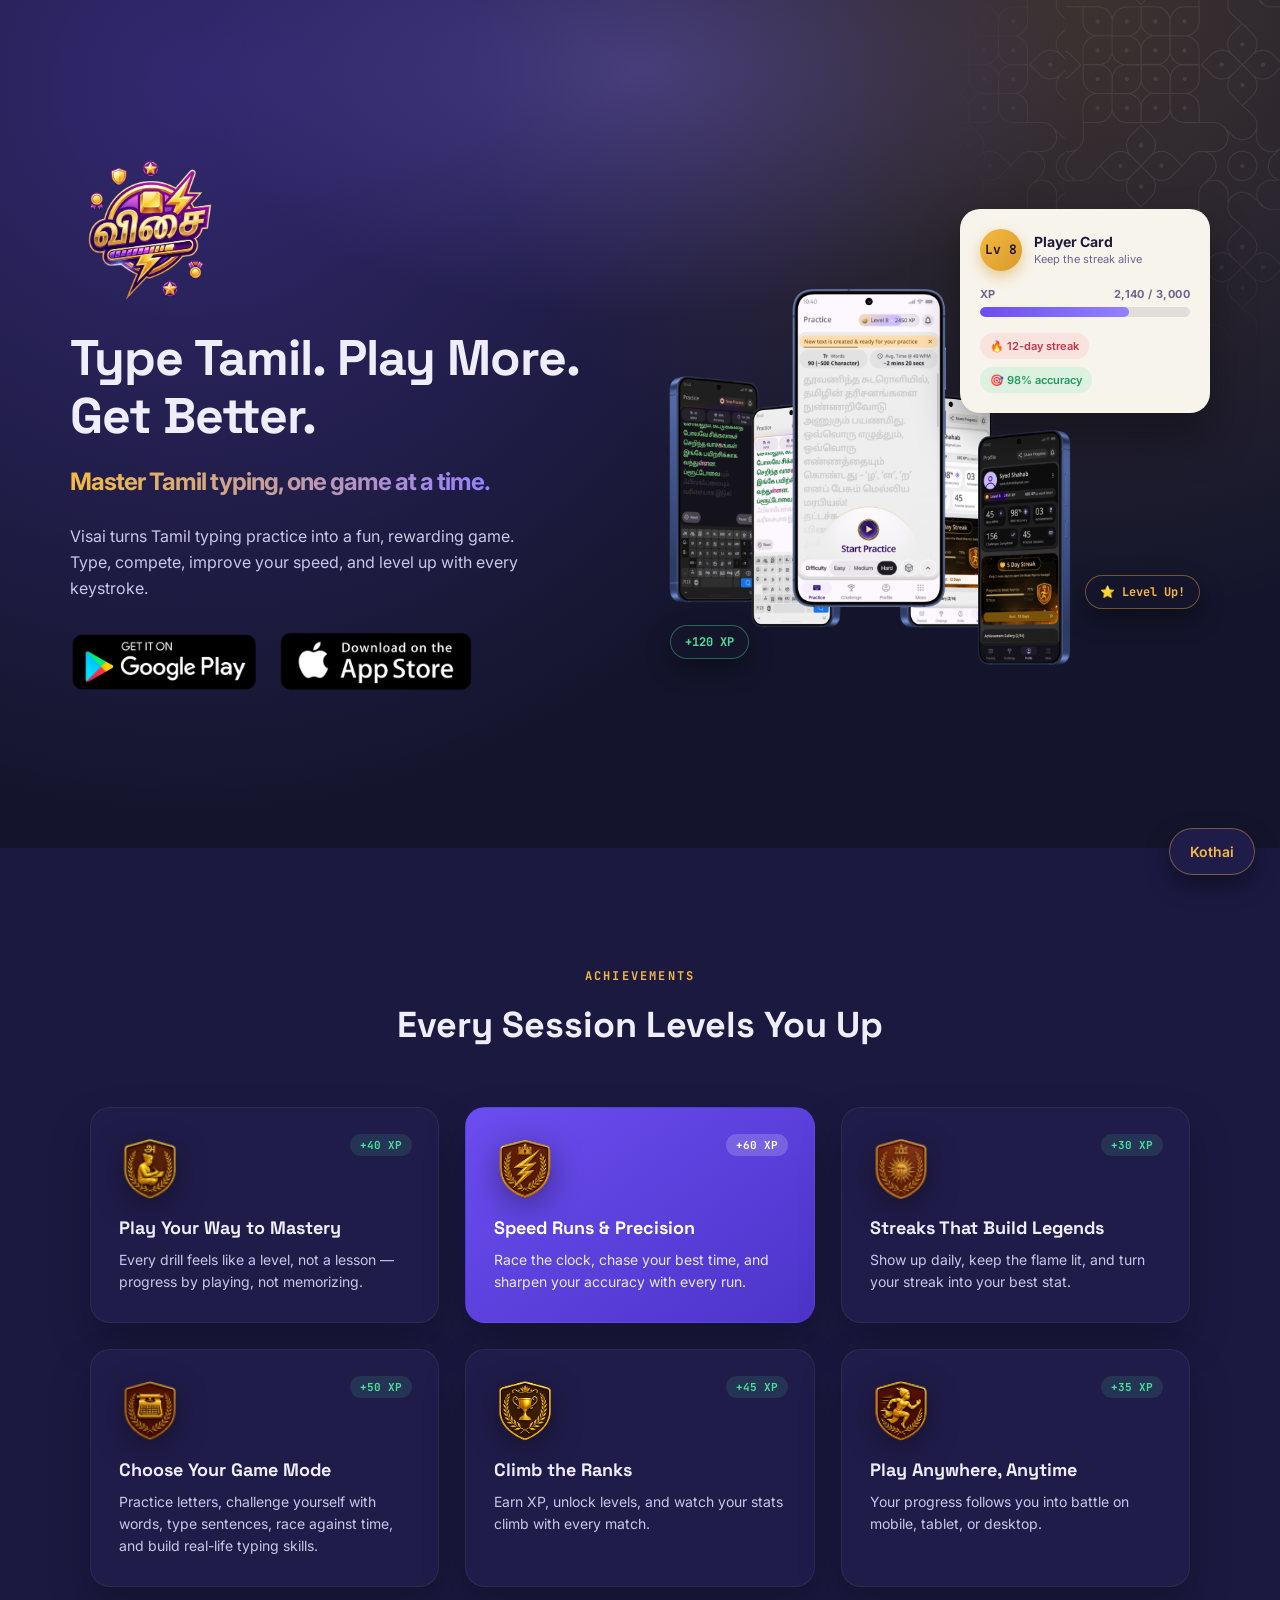
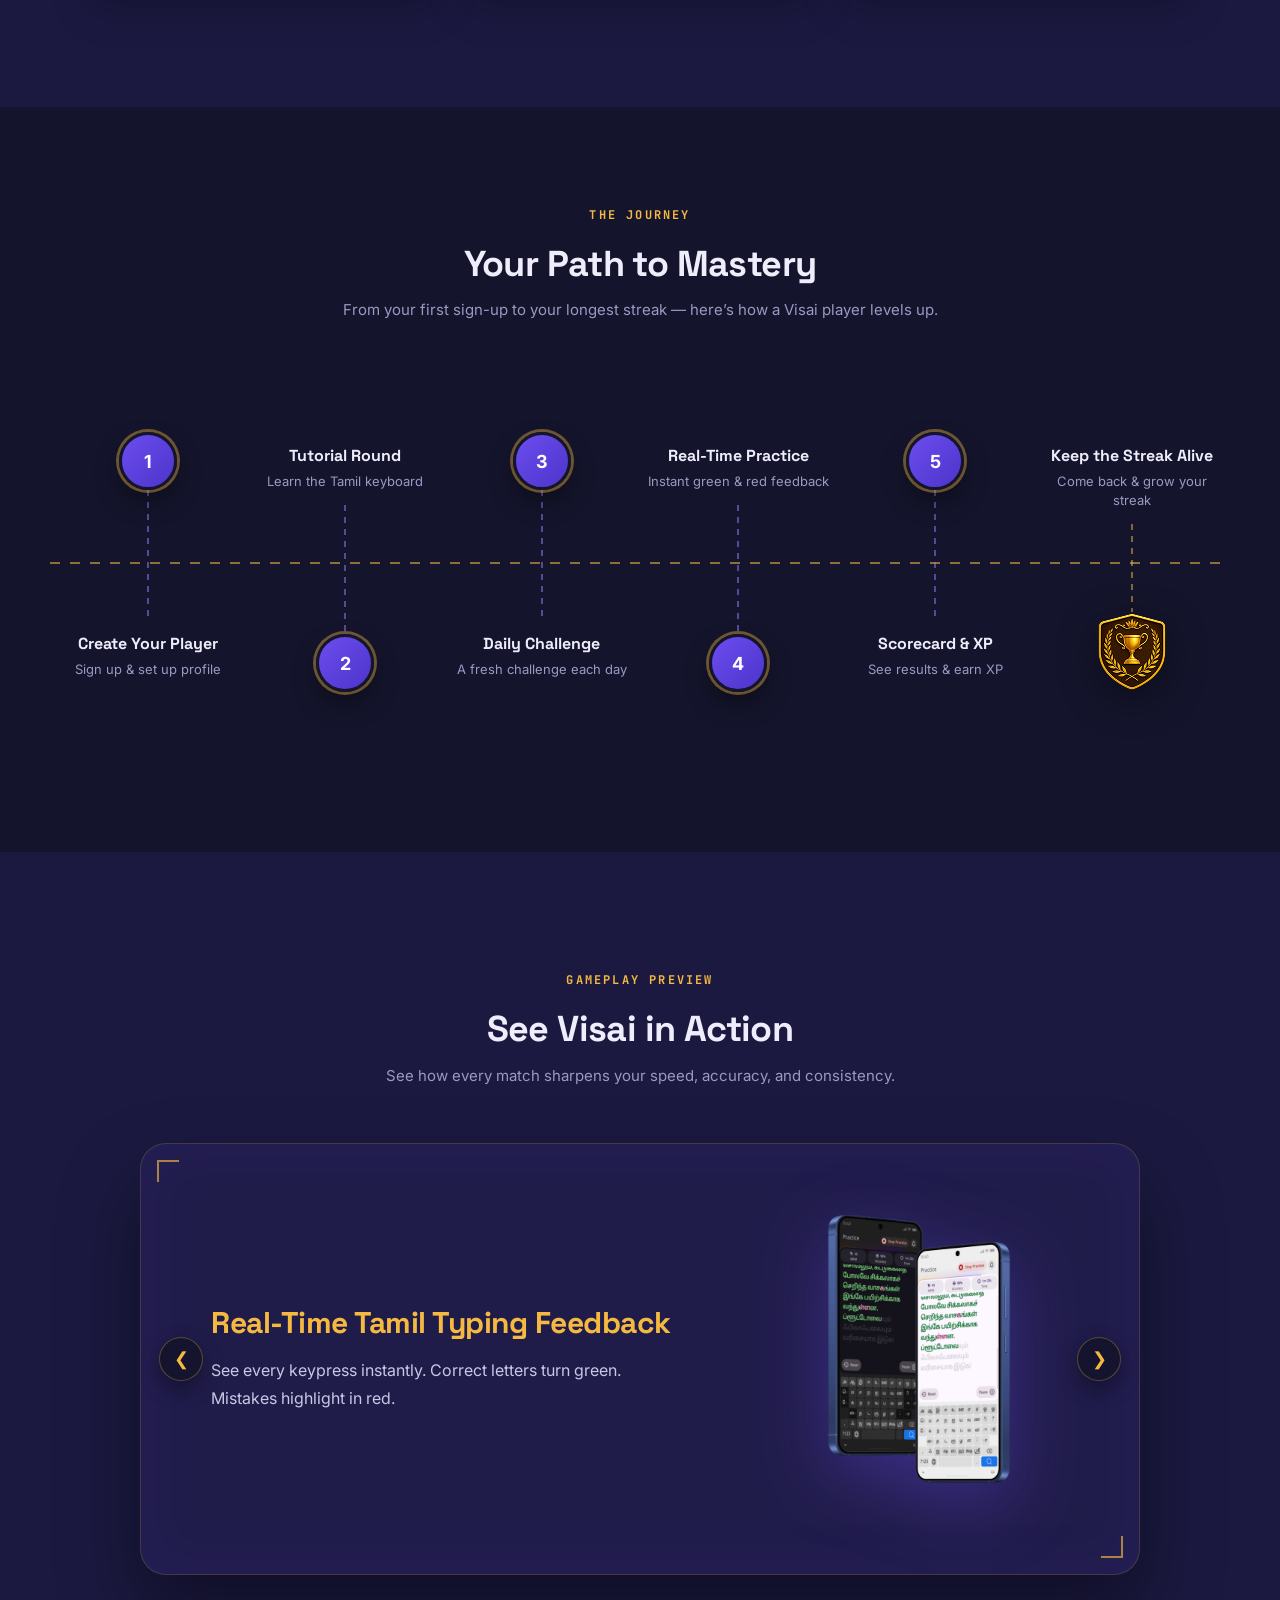
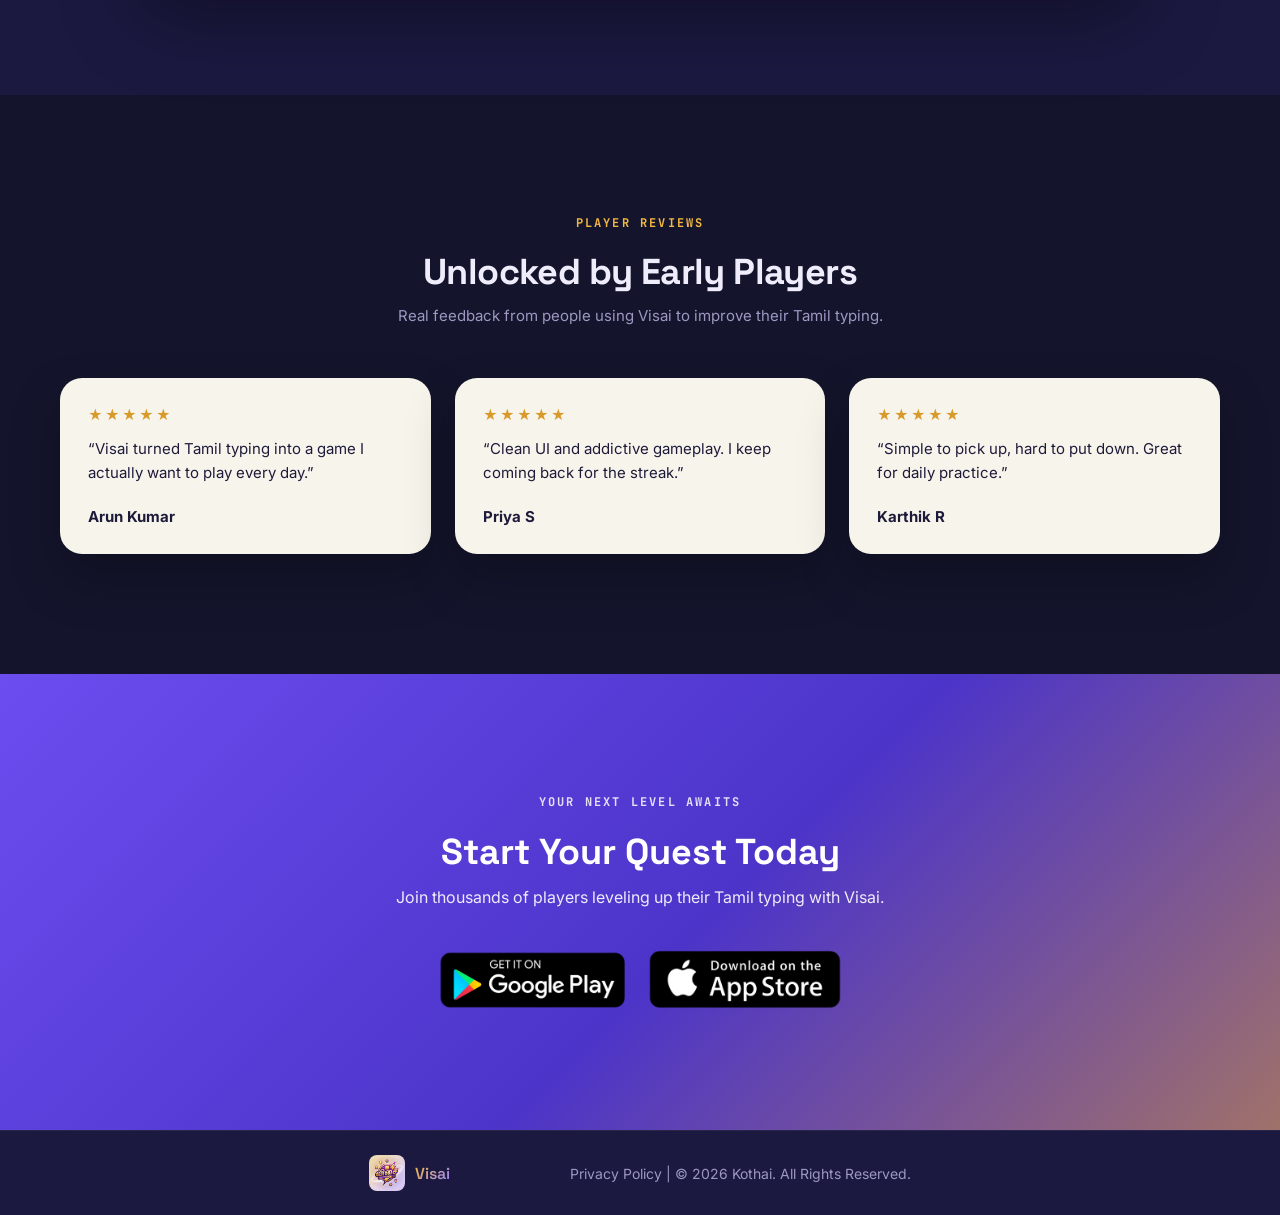
==== commit 680692ff: "roadmap moved next to why section css for slides bg to deep2" ====
--- a/index.html
+++ b/index.html
@@ -119,76 +119,7 @@
   </div>
 </section>
 
-<section class="journey">
-
-  <span class="section-eyebrow center">THE JOURNEY</span>
-  <h2 class="journey-title">Your Path to Mastery</h2>
-  <p class="subheading">
-    From your first sign-up to your longest streak &mdash;
-    here&rsquo;s how a Visai player levels up.
-  </p>
-
-  <div class="roadmap">
-
-    <div class="roadmap-rail"></div>
-
-    <div class="roadmap-col up">
-      <div class="roadmap-node"><span>1</span></div>
-      <div class="roadmap-connector"></div>
-      <div class="roadmap-caption">
-        <h3>Create Your Player</h3>
-        <p>Sign up &amp; set up profile</p>
-      </div>
-    </div>
-
-    <div class="roadmap-col down">
-      <div class="roadmap-caption">
-        <h3>Tutorial Round</h3>
-        <p>Learn the Tamil keyboard</p>
-      </div>
-      <div class="roadmap-connector"></div>
-      <div class="roadmap-node"><span>2</span></div>
-    </div>
-
-    <div class="roadmap-col up">
-      <div class="roadmap-node"><span>3</span></div>
-      <div class="roadmap-connector"></div>
-      <div class="roadmap-caption">
-        <h3>Daily Challenge</h3>
-        <p>A fresh challenge each day</p>
-      </div>
-    </div>
-
-    <div class="roadmap-col down">
-      <div class="roadmap-caption">
-        <h3>Real-Time Practice</h3>
-        <p>Instant green &amp; red feedback</p>
-      </div>
-      <div class="roadmap-connector"></div>
-      <div class="roadmap-node"><span>4</span></div>
-    </div>
-
-    <div class="roadmap-col up">
-      <div class="roadmap-node"><span>5</span></div>
-      <div class="roadmap-connector"></div>
-      <div class="roadmap-caption">
-        <h3>Scorecard &amp; XP</h3>
-        <p>See results &amp; earn XP</p>
-      </div>
-    </div>
-
-    <div class="roadmap-col down final">
-      <div class="roadmap-caption">
-        <h3>Keep the Streak Alive</h3>
-        <p>Come back &amp; grow your streak</p>
-      </div>
-      <div class="roadmap-connector"></div>
-      <div class="roadmap-node final-badge"><img src="trophy-badge.png" alt="Streak trophy badge"/></div>
-    </div>
-
-  </div>
-
-</section>
+
 
 <section class="why">
 
@@ -251,6 +182,77 @@
 
 </section>
 
+<section class="journey">
+
+  <span class="section-eyebrow center">THE JOURNEY</span>
+  <h2 class="journey-title">Your Path to Mastery</h2>
+  <p class="subheading">
+    From your first sign-up to your longest streak &mdash;
+    here&rsquo;s how a Visai player levels up.
+  </p>
+
+  <div class="roadmap">
+
+    <div class="roadmap-rail"></div>
+
+    <div class="roadmap-col up">
+      <div class="roadmap-node"><span>1</span></div>
+      <div class="roadmap-connector"></div>
+      <div class="roadmap-caption">
+        <h3>Create Your Player</h3>
+        <p>Sign up &amp; set up profile</p>
+      </div>
+    </div>
+
+    <div class="roadmap-col down">
+      <div class="roadmap-caption">
+        <h3>Tutorial Round</h3>
+        <p>Learn the Tamil keyboard</p>
+      </div>
+      <div class="roadmap-connector"></div>
+      <div class="roadmap-node"><span>2</span></div>
+    </div>
+
+    <div class="roadmap-col up">
+      <div class="roadmap-node"><span>3</span></div>
+      <div class="roadmap-connector"></div>
+      <div class="roadmap-caption">
+        <h3>Daily Challenge</h3>
+        <p>A fresh challenge each day</p>
+      </div>
+    </div>
+
+    <div class="roadmap-col down">
+      <div class="roadmap-caption">
+        <h3>Real-Time Practice</h3>
+        <p>Instant green &amp; red feedback</p>
+      </div>
+      <div class="roadmap-connector"></div>
+      <div class="roadmap-node"><span>4</span></div>
+    </div>
+
+    <div class="roadmap-col up">
+      <div class="roadmap-node"><span>5</span></div>
+      <div class="roadmap-connector"></div>
+      <div class="roadmap-caption">
+        <h3>Scorecard &amp; XP</h3>
+        <p>See results &amp; earn XP</p>
+      </div>
+    </div>
+
+    <div class="roadmap-col down final">
+      <div class="roadmap-caption">
+        <h3>Keep the Streak Alive</h3>
+        <p>Come back &amp; grow your streak</p>
+      </div>
+      <div class="roadmap-connector"></div>
+      <div class="roadmap-node final-badge"><img src="trophy-badge.png" alt="Streak trophy badge"/></div>
+    </div>
+
+  </div>
+
+</section>
+
 <section class="visai-demo">
 
   <span class="section-eyebrow center">GAMEPLAY PREVIEW</span>
--- a/style.css
+++ b/style.css
@@ -1102,7 +1102,7 @@
 
   text-align: center;
 
-  background: var(--bg-deep);
+  background: var(--bg-deep-2);
 }
 
 .visai-demo h2 {
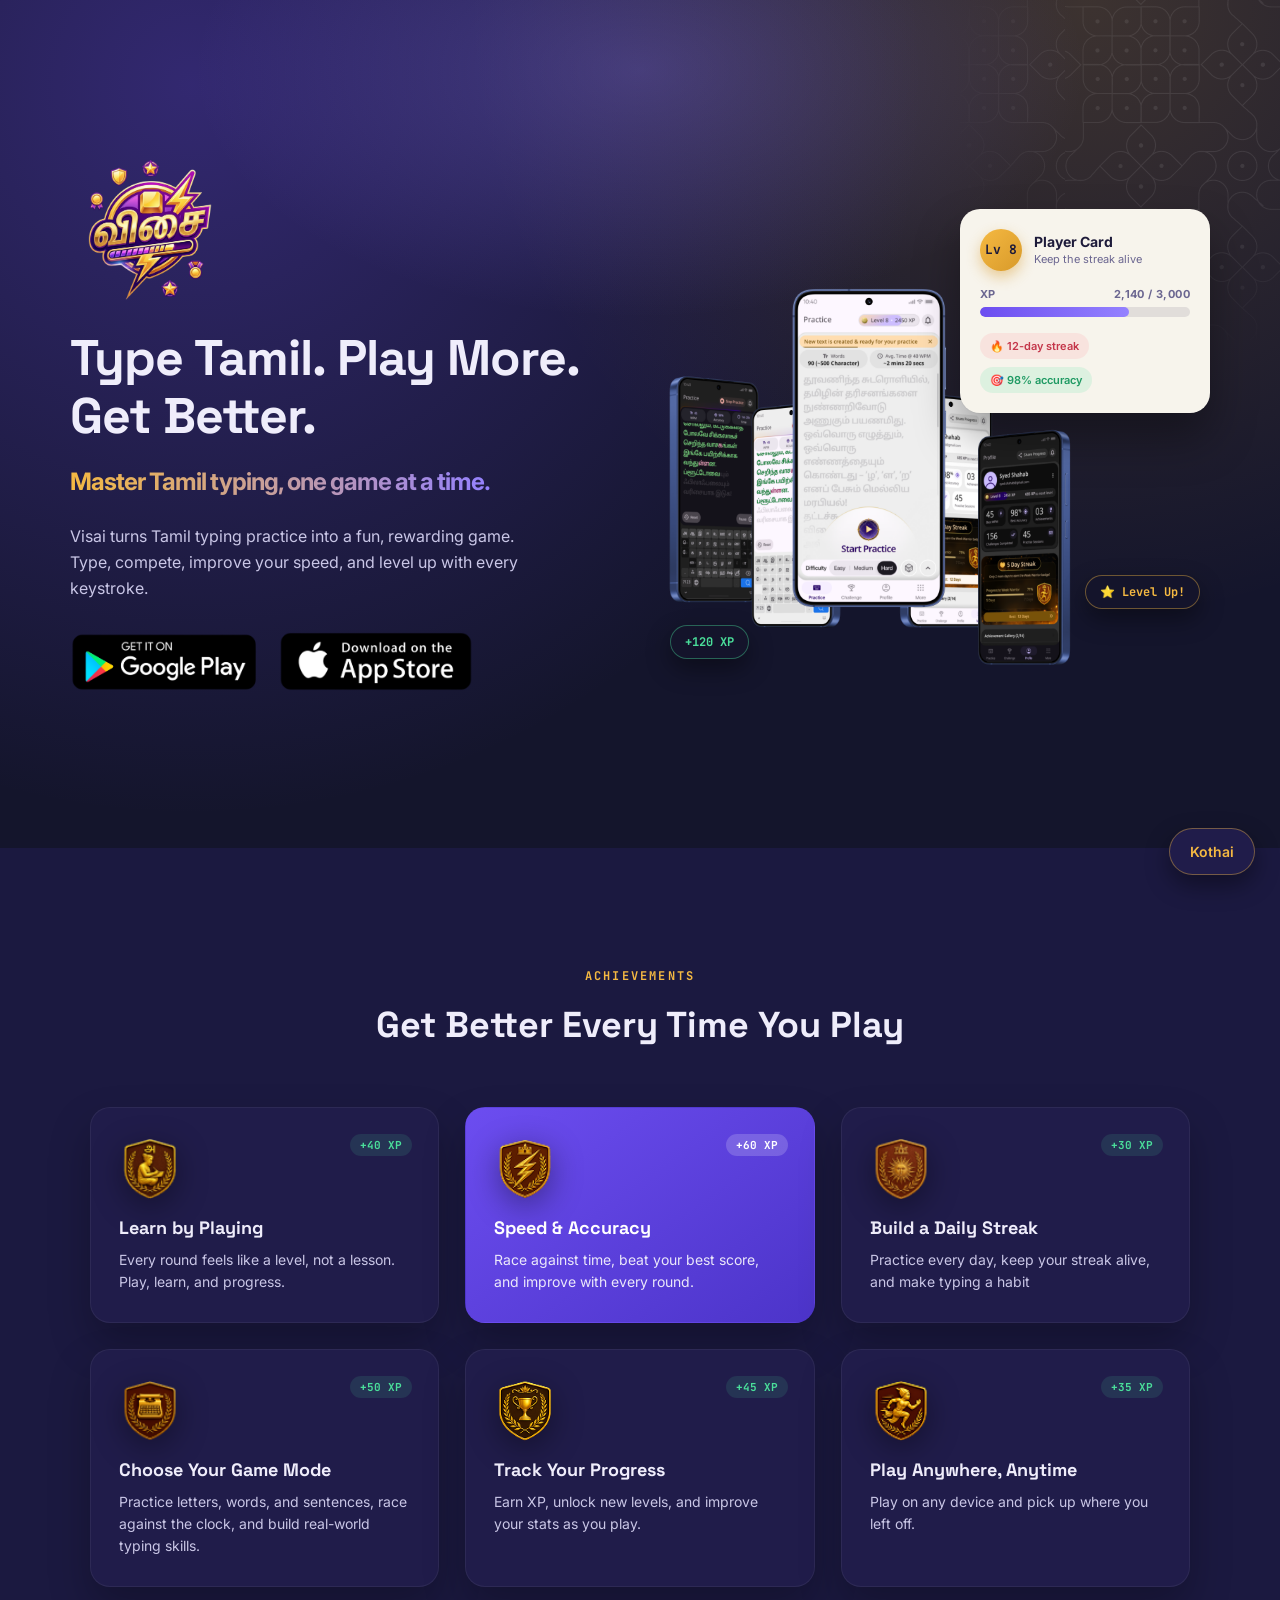
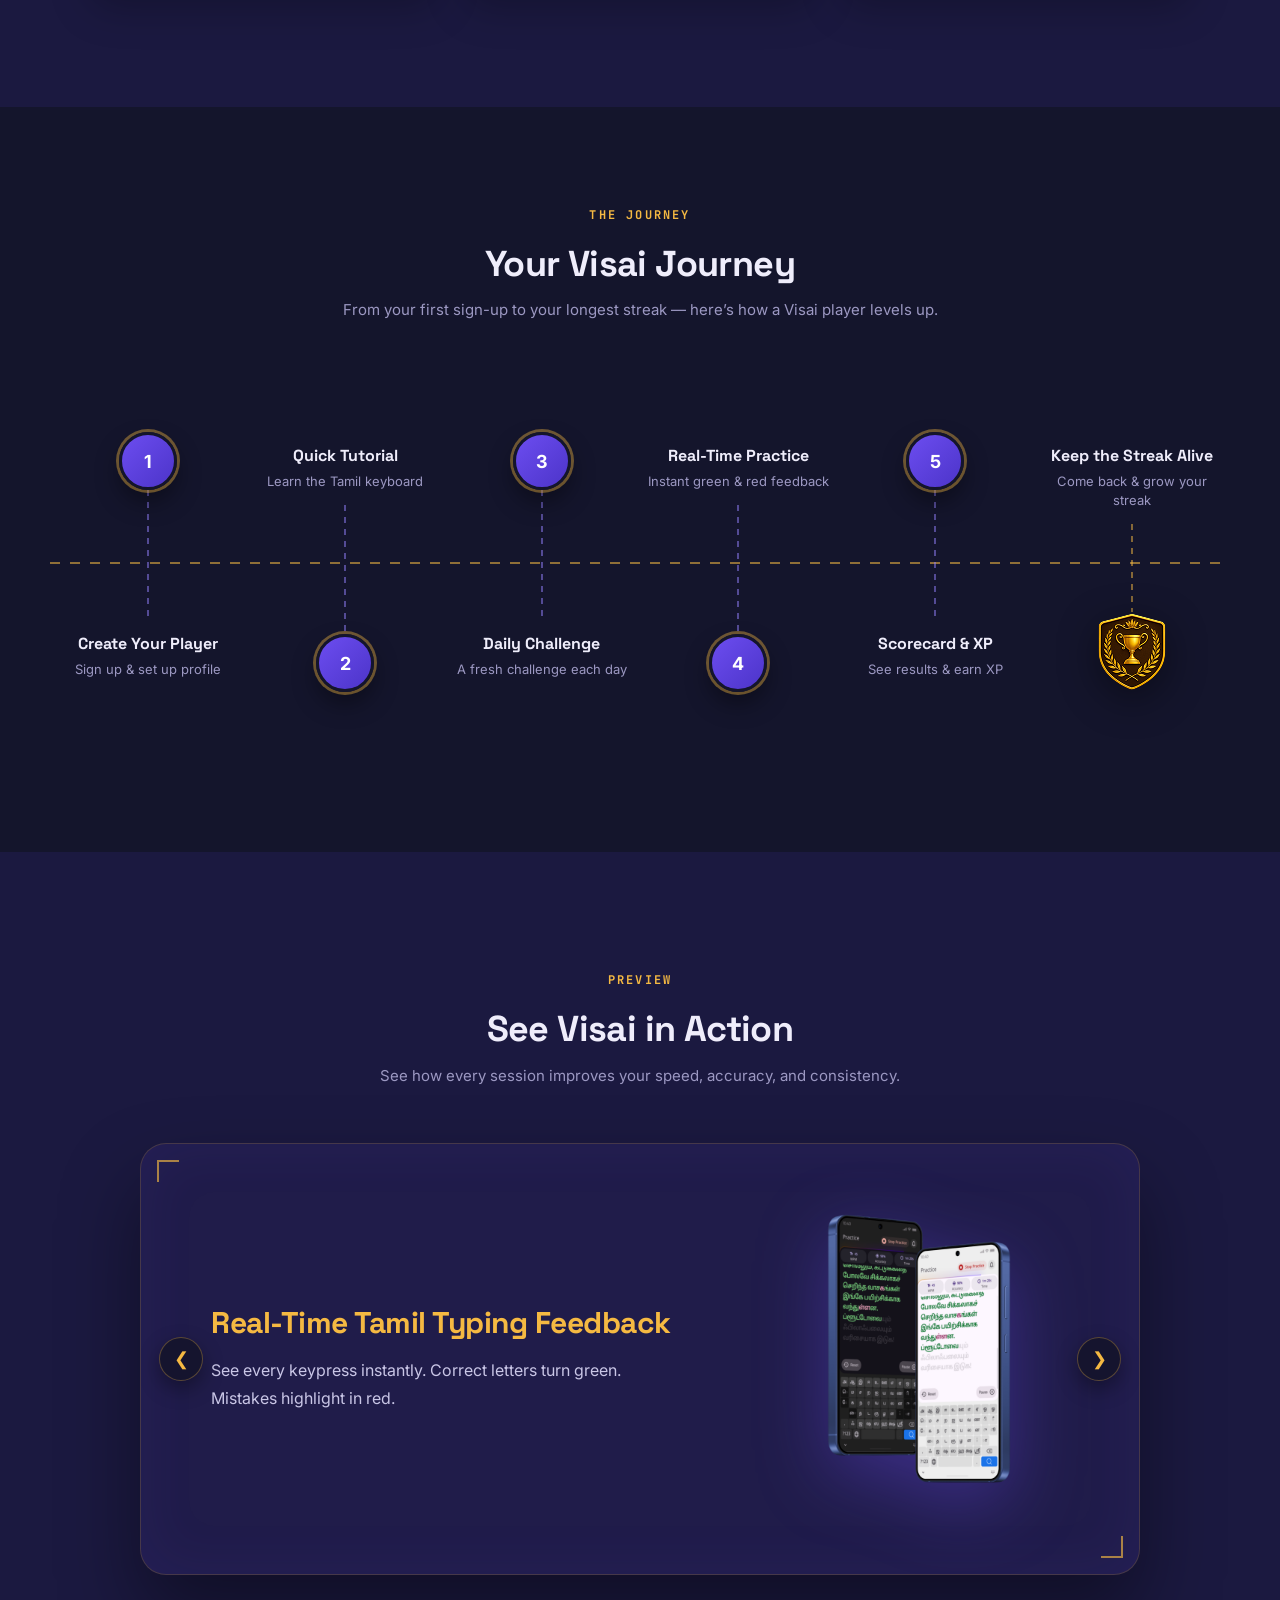
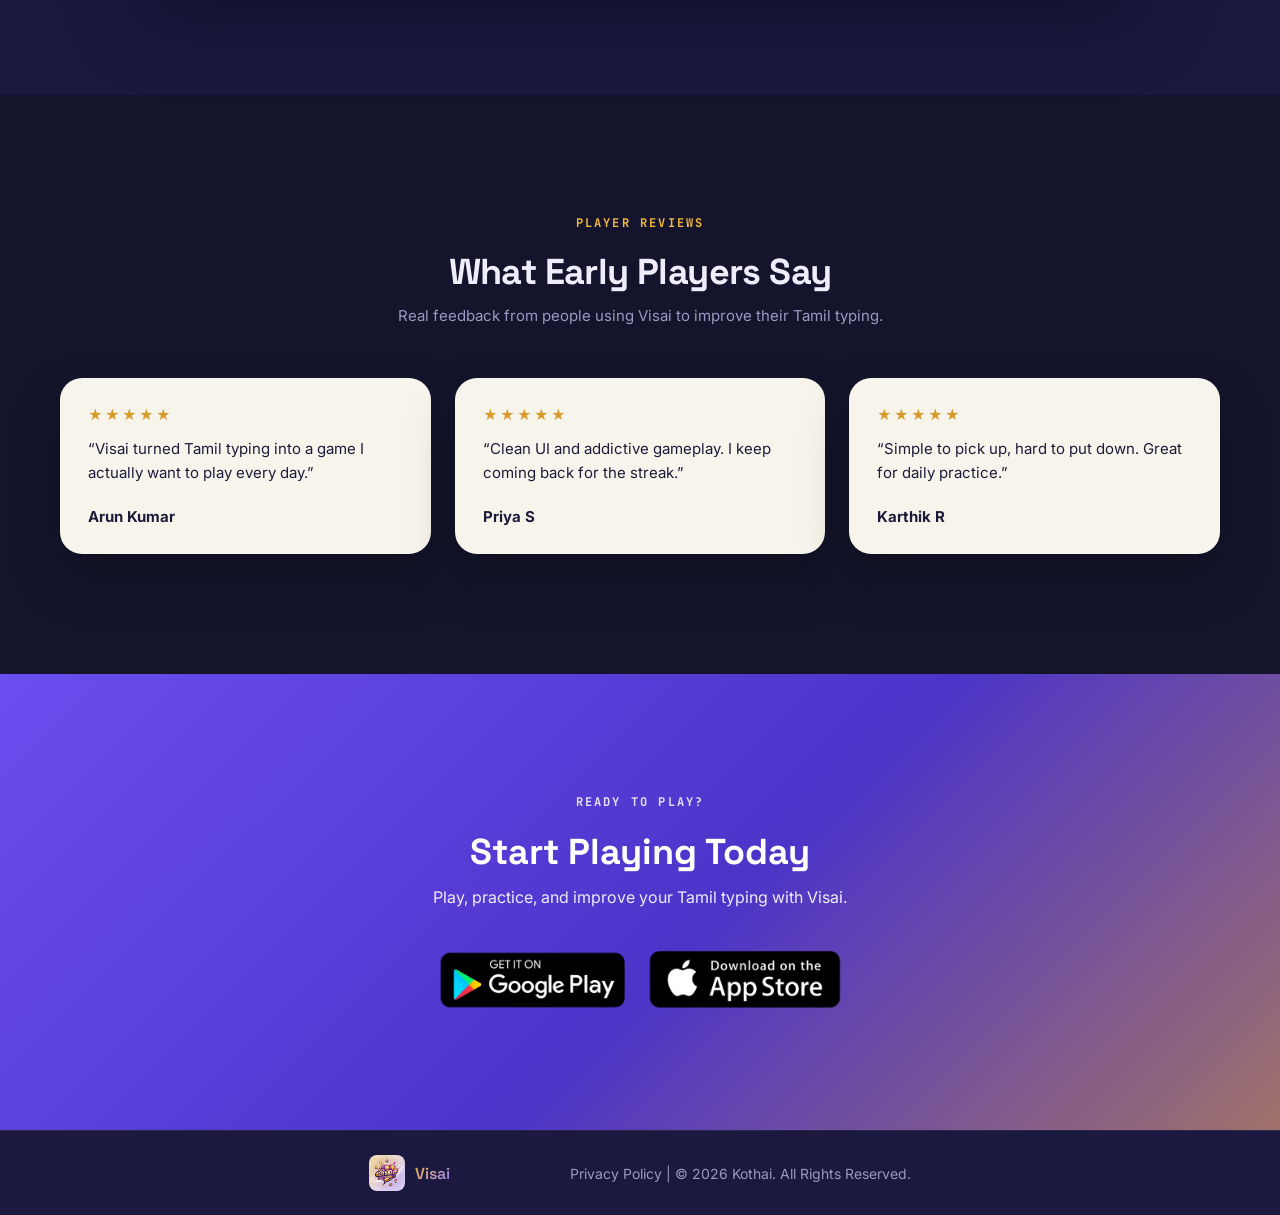
==== commit 733e0929: "text content reworked in why and cta sections" ====
--- a/index.html
+++ b/index.html
@@ -50,7 +50,7 @@
       </h1>
 
       <p>
-        Visai turns Tamil typing practice into a fun, rewarding game. Type, compete, improve your speed, and level up with every keystroke.
+       Visai turns Tamil typing practice into a fun, rewarding game. Type, compete, improve your speed, and level up with every keystroke.
       </p>
 
       <!-- BUTTONS -->
@@ -124,29 +124,29 @@
 <section class="why">
 
   <span class="section-eyebrow center">ACHIEVEMENTS</span>
-  <h2 class="why-title">Every Session Levels You Up</h2>
+  <h2 class="why-title">Get Better Every Time You Play</h2>
 
   <div class="why-grid">
 
     <div class="why-card">
       <div class="badge-ring"><img src="badge-learning.png" alt="Learning badge" /></div>
       <span class="xp-tag">+40 XP</span>
-      <h3>Play Your Way to Mastery</h3>
-      <p>Every drill feels like a level, not a lesson &mdash; progress by playing, not memorizing.</p>
+      <h3>Learn by Playing</h3>
+      <p>Every round feels like a level, not a lesson. Play, learn, and progress.</p>
     </div>
 
     <div class="why-card highlight">
       <div class="badge-ring"><img src="badge-speed.png" alt="Speed badge" /></div>
       <span class="xp-tag">+60 XP</span>
-      <h3>Speed Runs & Precision</h3>
-      <p>Race the clock, chase your best time, and sharpen your accuracy with every run.</p>
+      <h3>Speed & Accuracy</h3>
+      <p>Race against time, beat your best score, and improve with every round.</p>
     </div>
 
     <div class="why-card">
       <div class="badge-ring"><img src="badge-streak.png" alt="Streak badge" /></div>
       <span class="xp-tag">+30 XP</span>
-      <h3>Streaks That Build Legends</h3>
-      <p>Show up daily, keep the flame lit, and turn your streak into your best stat.</p>
+      <h3>Build a Daily Streak</h3>
+      <p>Practice every day, keep your streak alive, and make typing a habit</p>
     </div>
 
     <div class="why-card">
@@ -154,7 +154,7 @@
       <span class="xp-tag">+50 XP</span>
       <h3>Choose Your Game Mode</h3>
       <p>
-Practice letters, challenge yourself with words, type sentences, race against time, and build real-life typing skills.      </p>
+Practice letters, words, and sentences, race against the clock, and build real-world typing skills.      </p>
       <!-- <ul>
         <li>Letter drills</li>
         <li>Word challenges</li>
@@ -167,15 +167,15 @@
     <div class="why-card">
       <div class="badge-ring"><img src="trophy-badge.png" alt="Trophy badge" /></div>
       <span class="xp-tag">+45 XP</span>
-      <h3>Climb the Ranks</h3>
-      <p>Earn XP, unlock levels, and watch your stats climb with every match.</p>
+      <h3>Track Your Progress</h3>
+      <p>Earn XP, unlock new levels, and improve your stats as you play.</p>
     </div>
 
     <div class="why-card">
       <div class="badge-ring"><img src="badge-devices.png" alt="Cross-device badge" /></div>
       <span class="xp-tag">+35 XP</span>
       <h3>Play Anywhere, Anytime</h3>
-      <p>Your progress follows you into battle on mobile, tablet, or desktop.</p>
+      <p>Play on any device and pick up where you left off.</p>
     </div>
 
   </div>
@@ -185,7 +185,7 @@
 <section class="journey">
 
   <span class="section-eyebrow center">THE JOURNEY</span>
-  <h2 class="journey-title">Your Path to Mastery</h2>
+  <h2 class="journey-title">Your Visai Journey</h2>
   <p class="subheading">
     From your first sign-up to your longest streak &mdash;
     here&rsquo;s how a Visai player levels up.
@@ -206,7 +206,7 @@
 
     <div class="roadmap-col down">
       <div class="roadmap-caption">
-        <h3>Tutorial Round</h3>
+        <h3>Quick Tutorial</h3>
         <p>Learn the Tamil keyboard</p>
       </div>
       <div class="roadmap-connector"></div>
@@ -255,11 +255,11 @@
 
 <section class="visai-demo">
 
-  <span class="section-eyebrow center">GAMEPLAY PREVIEW</span>
+  <span class="section-eyebrow center">PREVIEW</span>
   <h2>See Visai in Action</h2>
 
   <p class="subheading">
-    See how every match sharpens your speed,
+    See how every session improves your speed,
     accuracy, and consistency.
   </p>
 
@@ -306,7 +306,7 @@
 
           <div class="text">
             <!-- <span class="stage-tag">STAGE 02</span> -->
-            <h3 class="card-head">Level Up at Your Own Pace</h3>
+            <h3 class="card-head">Practice at Your Own Pace</h3>
 
             <p>
               Structured practice designed
@@ -378,7 +378,7 @@
 
           <div class="text">
             <!-- <span class="stage-tag">STAGE 05</span> -->
-            <h3 class="card-head">Track Every Level-Up</h3>
+            <h3 class="card-head">See Your Progress Clearly</h3>
 
             <p>
               Understand your progress with
@@ -409,7 +409,7 @@
 <section class="testimonials">
 
   <span class="section-eyebrow center">PLAYER REVIEWS</span>
-  <h2>Unlocked by Early Players</h2>
+  <h2>What Early Players Say</h2>
 
   <p>
     Real feedback from people using Visai to improve their Tamil typing.
@@ -447,9 +447,9 @@
 
 <section class="cta">
 
-  <span class="section-eyebrow center light">YOUR NEXT LEVEL AWAITS</span>
-  <h2>Start Your Quest Today</h2>
-  <p>Join thousands of players leveling up their Tamil typing with Visai.</p>
+  <span class="section-eyebrow center light">READY TO PLAY?</span>
+  <h2>Start Playing Today</h2>
+  <p>Play, practice, and improve your Tamil typing with Visai. </p>
 
   <div class="store-buttons large">
     <a href="https://play.google.com/store/apps/details?id=org.dckap.visai&pcampaignid=web_share">
